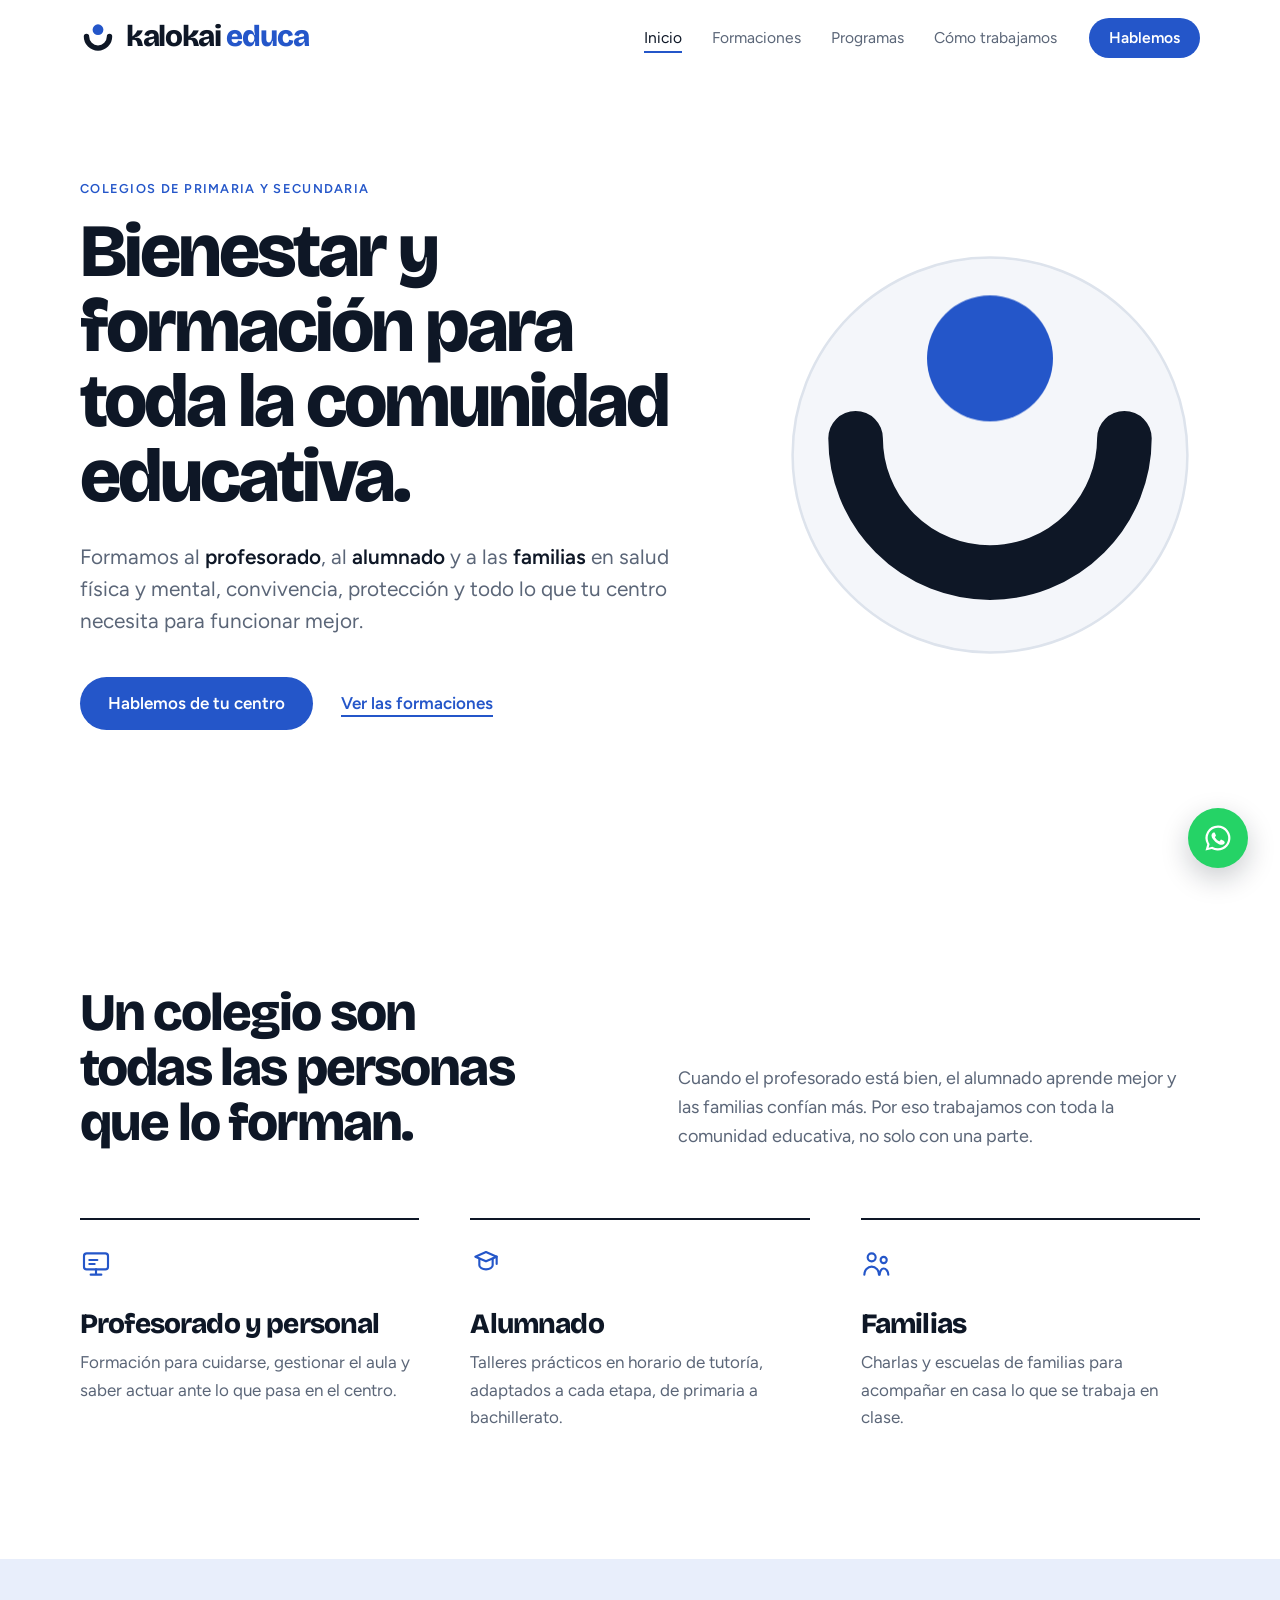
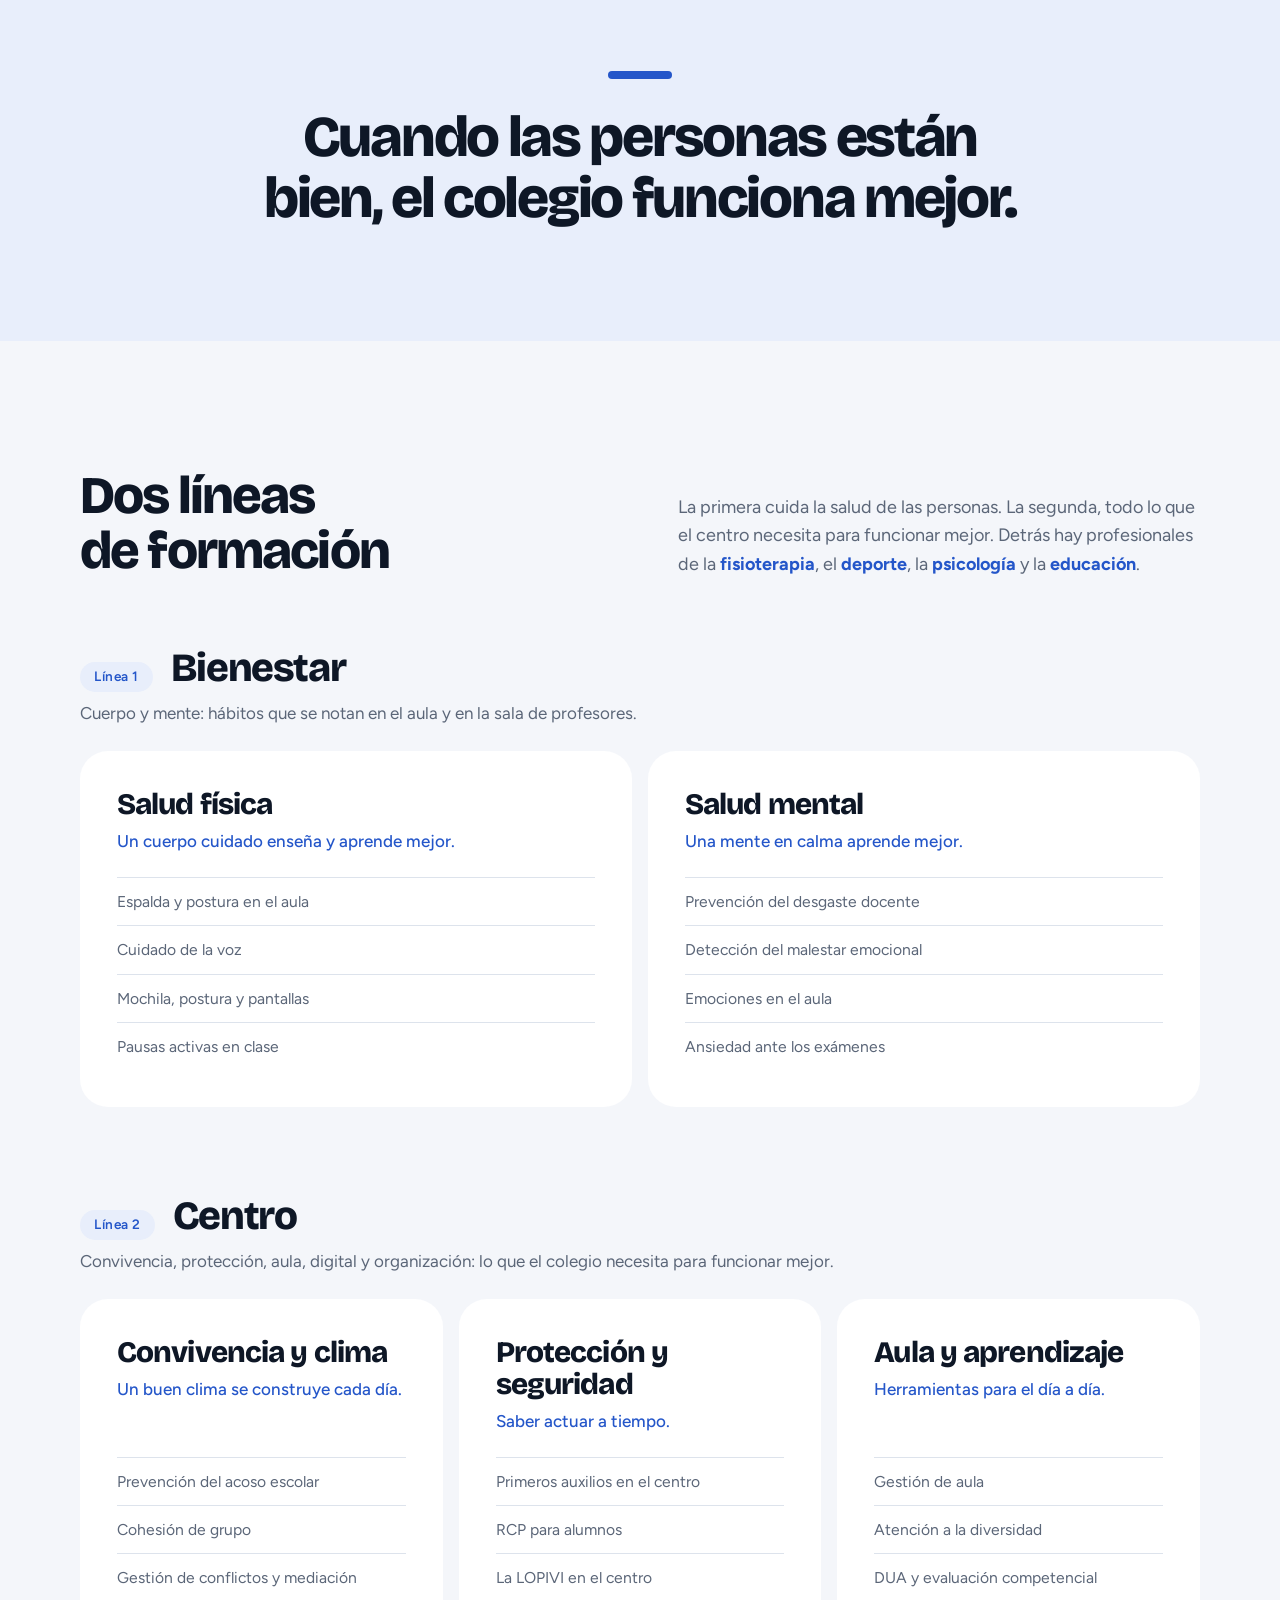
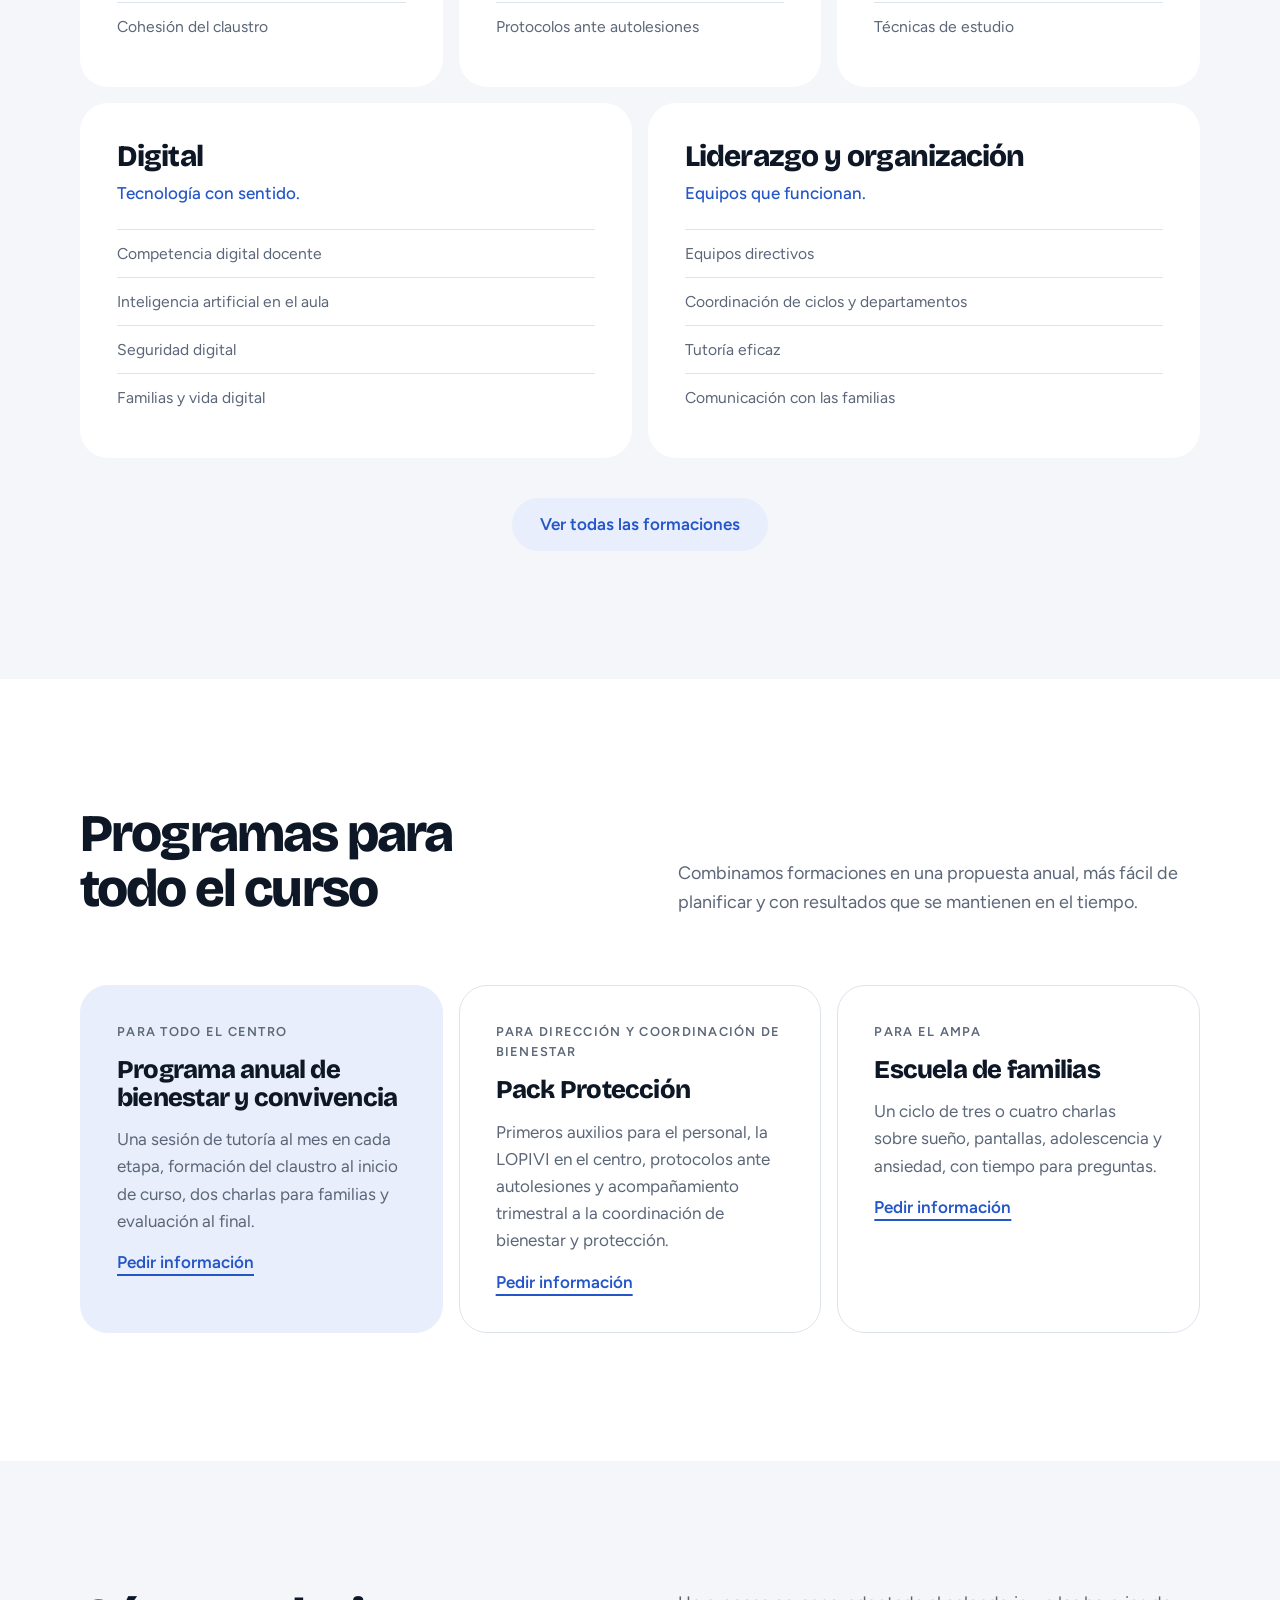
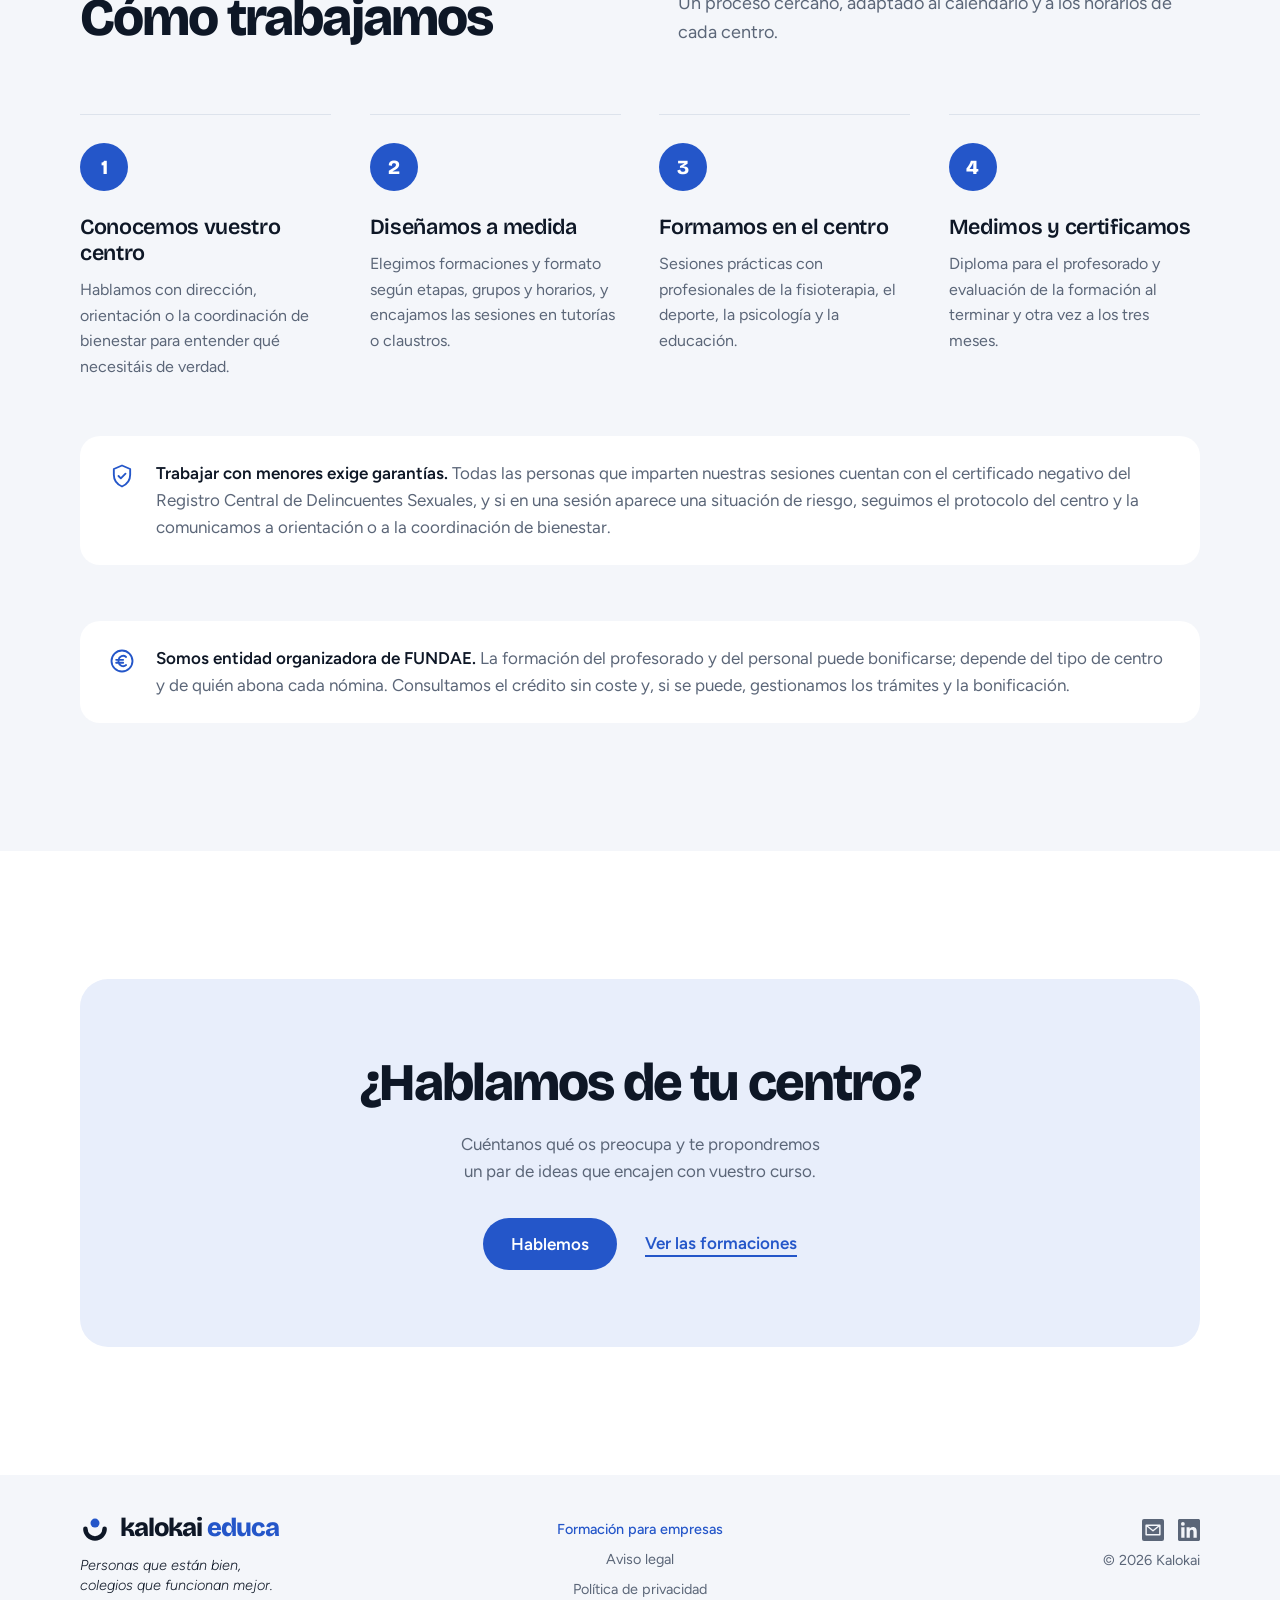
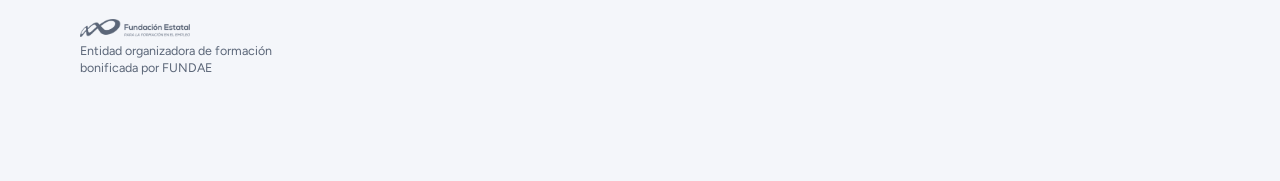
==== index.html @ 05a4cb46 "Añadir que somos entidad organizadora de FUNDAE Nota en «Cómo trabajamos» y sello con el logo de FUN" ====
<!doctype html>
<html lang="es">
<head>
  <meta charset="utf-8">
  <meta name="viewport" content="width=device-width, initial-scale=1">
  <title>Kalokai Educa · Bienestar y formación para centros educativos</title>
  <meta name="description" content="Kalokai Educa forma al profesorado, al alumnado y a las familias de colegios de primaria y secundaria en salud física y mental, convivencia, protección y más.">
  <meta name="theme-color" content="#FFFFFF">
  <link rel="icon" href="favicon.svg" type="image/svg+xml">
  <link rel="preconnect" href="https://fonts.googleapis.com">
  <link rel="preconnect" href="https://fonts.gstatic.com" crossorigin>
  <link href="https://fonts.googleapis.com/css2?family=Bricolage+Grotesque:opsz,wght@12..96,600;12..96,800&family=Figtree:ital,wght@0,400;0,500;0,600;0,700;1,300&display=swap" rel="stylesheet">
  <link rel="stylesheet" href="styles.css">
</head>
<body>
  <a class="skip" href="#contenido">Saltar al contenido</a>

  <header class="site-header">
    <div class="wrap header-inner">
      <a class="logo" href="index.html" aria-label="Kalokai Educa, inicio">
        <svg class="logo-mark" viewBox="0 0 100 100" aria-hidden="true">
          <path d="M18 46 A32 32 0 0 0 82 46" class="logo-arc"></path>
          <circle cx="50" cy="27" r="15" class="logo-dot"></circle>
        </svg>
        <span class="logo-word">kalokai<span class="logo-sub">educa</span></span>
      </a>
      <nav aria-label="Principal">
        <ul class="nav">
          <li><a href="index.html" aria-current="page">Inicio</a></li>
          <li><a href="formaciones.html">Formaciones</a></li>
          <li><a href="index.html#programas">Programas</a></li>
          <li><a href="index.html#metodo">Cómo trabajamos</a></li>
        </ul>
      </nav>
      <a class="btn btn-small" href="#solicitud" data-solicitud>Hablemos</a>
    </div>
  </header>

  <main id="contenido">
    <section class="hero">
      <div class="wrap hero-grid">
        <div class="hero-copy">
          <p class="eyebrow">Colegios de primaria y secundaria</p>
          <h1 class="display">Bienestar y formación para toda la comunidad educativa.</h1>
          <p class="lede">Formamos al <strong>profesorado</strong>, al <strong>alumnado</strong> y a las <strong>familias</strong> en salud física y mental, convivencia, protección y todo lo que tu centro necesita para funcionar mejor.</p>
          <div class="actions">
            <a class="btn" href="#solicitud" data-solicitud>Hablemos de tu centro</a>
            <a class="link" href="formaciones.html">Ver las formaciones</a>
          </div>
        </div>
        <div class="hero-art" aria-hidden="true">
          <svg viewBox="0 0 100 100">
            <circle cx="50" cy="50" r="47" class="ring"></circle>
            <path d="M18 46 A32 32 0 0 0 82 46" class="art-arc"></path>
            <circle cx="50" cy="27" r="15" class="art-dot"></circle>
          </svg>
        </div>
      </div>
    </section>

    <section id="enfoque" class="section" aria-labelledby="enfoque-title">
      <div class="wrap">
        <div class="section-head">
          <h2 id="enfoque-title" class="h2">Un colegio son todas las personas que lo forman.</h2>
          <p class="intro">Cuando el profesorado está bien, el alumnado aprende mejor y las familias confían más. Por eso trabajamos con toda la comunidad educativa, no solo con una parte.</p>
        </div>
        <ul class="publicos">
          <li>
            <svg class="icon" viewBox="0 0 24 24" aria-hidden="true"><rect x="3" y="4" width="18" height="12" rx="2"/><path d="M8 20h8M12 16v4M7 9h6M7 12h4"/></svg>
            <h3>Profesorado y personal</h3>
            <p>Formación para cuidarse, gestionar el aula y saber actuar ante lo que pasa en el centro.</p>
          </li>
          <li>
            <svg class="icon" viewBox="0 0 24 24" aria-hidden="true"><path d="M4 6.5 12 3l8 3.5-8 3.5-8-3.5Z"/><path d="M7 8v5c0 1.7 2.2 3 5 3s5-1.3 5-3V8"/><path d="M20 6.5V12"/></svg>
            <h3>Alumnado</h3>
            <p>Talleres prácticos en horario de tutoría, adaptados a cada etapa, de primaria a bachillerato.</p>
          </li>
          <li>
            <svg class="icon" viewBox="0 0 24 24" aria-hidden="true"><circle cx="8" cy="7" r="3"/><circle cx="17" cy="9" r="2.3"/><path d="M2.5 20c0-3.3 2.5-6 5.5-6s5.5 2.7 5.5 6"/><path d="M14 20c0-2.6 1.4-4.6 3-4.6s3.5 2 3.5 4.6"/></svg>
            <h3>Familias</h3>
            <p>Charlas y escuelas de familias para acompañar en casa lo que se trabaja en clase.</p>
          </li>
        </ul>
      </div>
    </section>

    <section class="statement" aria-label="Lo que creemos">
      <div class="wrap statement-inner">
        <span class="bar" aria-hidden="true"></span>
        <p>Cuando las personas están bien, el colegio funciona mejor.</p>
      </div>
    </section>

    <section id="lineas" class="section section-tiza" aria-labelledby="lineas-title">
      <div class="wrap">
        <div class="section-head">
          <h2 id="lineas-title" class="h2">Dos líneas de formación</h2>
          <p class="intro">La primera cuida la salud de las personas. La segunda, todo lo que el centro necesita para funcionar mejor. Detrás hay profesionales de la <strong class="azul">fisioterapia</strong>, el <strong class="azul">deporte</strong>, la <strong class="azul">psicología</strong> y la <strong class="azul">educación</strong>.</p>
        </div>

        <div class="linea">
          <div class="linea-head">
            <span class="linea-num">Línea 1</span>
            <h3>Bienestar</h3>
            <p>Cuerpo y mente: hábitos que se notan en el aula y en la sala de profesores.</p>
          </div>
          <div class="bloques bloques-2">
            <article class="bloque">
              <h4>Salud física</h4>
              <p class="bloque-tag">Un cuerpo cuidado enseña y aprende mejor.</p>
              <ul><li>Espalda y postura en el aula</li><li>Cuidado de la voz</li><li>Mochila, postura y pantallas</li><li>Pausas activas en clase</li></ul>
            </article>
            <article class="bloque">
              <h4>Salud mental</h4>
              <p class="bloque-tag">Una mente en calma aprende mejor.</p>
              <ul><li>Prevención del desgaste docente</li><li>Detección del malestar emocional</li><li>Emociones en el aula</li><li>Ansiedad ante los exámenes</li></ul>
            </article>
          </div>
        </div>

        <div class="linea">
          <div class="linea-head">
            <span class="linea-num">Línea 2</span>
            <h3>Centro</h3>
            <p>Convivencia, protección, aula, digital y organización: lo que el colegio necesita para funcionar mejor.</p>
          </div>
          <div class="bloques bloques-5">
            <article class="bloque">
              <h4>Convivencia y clima</h4>
              <p class="bloque-tag">Un buen clima se construye cada día.</p>
              <ul><li>Prevención del acoso escolar</li><li>Cohesión de grupo</li><li>Gestión de conflictos y mediación</li><li>Cohesión del claustro</li></ul>
            </article>
            <article class="bloque">
              <h4>Protección y seguridad</h4>
              <p class="bloque-tag">Saber actuar a tiempo.</p>
              <ul><li>Primeros auxilios en el centro</li><li>RCP para alumnos</li><li>La LOPIVI en el centro</li><li>Protocolos ante autolesiones</li></ul>
            </article>
            <article class="bloque">
              <h4>Aula y aprendizaje</h4>
              <p class="bloque-tag">Herramientas para el día a día.</p>
              <ul><li>Gestión de aula</li><li>Atención a la diversidad</li><li>DUA y evaluación competencial</li><li>Técnicas de estudio</li></ul>
            </article>
            <article class="bloque">
              <h4>Digital</h4>
              <p class="bloque-tag">Tecnología con sentido.</p>
              <ul><li>Competencia digital docente</li><li>Inteligencia artificial en el aula</li><li>Seguridad digital</li><li>Familias y vida digital</li></ul>
            </article>
            <article class="bloque">
              <h4>Liderazgo y organización</h4>
              <p class="bloque-tag">Equipos que funcionan.</p>
              <ul><li>Equipos directivos</li><li>Coordinación de ciclos y departamentos</li><li>Tutoría eficaz</li><li>Comunicación con las familias</li></ul>
            </article>
          </div>
        </div>

        <div class="actions" style="justify-content:center">
          <a class="btn btn-secondary" href="formaciones.html">Ver todas las formaciones</a>
        </div>
      </div>
    </section>

    <section id="programas" class="section" aria-labelledby="programas-title">
      <div class="wrap">
        <div class="section-head">
          <h2 id="programas-title" class="h2">Programas para todo el curso</h2>
          <p class="intro">Combinamos formaciones en una propuesta anual, más fácil de planificar y con resultados que se mantienen en el tiempo.</p>
        </div>
        <div class="programas">
          <article class="programa destacado">
            <p class="programa-para">Para todo el centro</p>
            <h3>Programa anual de bienestar y convivencia</h3>
            <p>Una sesión de tutoría al mes en cada etapa, formación del claustro al inicio de curso, dos charlas para familias y evaluación al final.</p>
            <a class="link" href="#solicitud" data-solicitud="programa">Pedir información</a>
          </article>
          <article class="programa">
            <p class="programa-para">Para dirección y coordinación de bienestar</p>
            <h3>Pack Protección</h3>
            <p>Primeros auxilios para el personal, la LOPIVI en el centro, protocolos ante autolesiones y acompañamiento trimestral a la coordinación de bienestar y protección.</p>
            <a class="link" href="#solicitud" data-solicitud="programa">Pedir información</a>
          </article>
          <article class="programa">
            <p class="programa-para">Para el AMPA</p>
            <h3>Escuela de familias</h3>
            <p>Un ciclo de tres o cuatro charlas sobre sueño, pantallas, adolescencia y ansiedad, con tiempo para preguntas.</p>
            <a class="link" href="#solicitud" data-solicitud="programa">Pedir información</a>
          </article>
        </div>
      </div>
    </section>

    <section id="metodo" class="section section-tiza" aria-labelledby="metodo-title">
      <div class="wrap">
        <div class="section-head">
          <h2 id="metodo-title" class="h2">Cómo trabajamos</h2>
          <p class="intro">Un proceso cercano, adaptado al calendario y a los horarios de cada centro.</p>
        </div>
        <ol class="steps">
          <li>
            <h3>Conocemos vuestro centro</h3>
            <p>Hablamos con dirección, orientación o la coordinación de bienestar para entender qué necesitáis de verdad.</p>
          </li>
          <li>
            <h3>Diseñamos a medida</h3>
            <p>Elegimos formaciones y formato según etapas, grupos y horarios, y encajamos las sesiones en tutorías o claustros.</p>
          </li>
          <li>
            <h3>Formamos en el centro</h3>
            <p>Sesiones prácticas con profesionales de la fisioterapia, el deporte, la psicología y la educación.</p>
          </li>
          <li>
            <h3>Medimos y certificamos</h3>
            <p>Diploma para el profesorado y evaluación de la formación al terminar y otra vez a los tres meses.</p>
          </li>
        </ol>
        <div class="nota">
          <svg class="icon" viewBox="0 0 24 24" aria-hidden="true"><path d="M12 3 5 6v5c0 4.5 3 8.3 7 10 4-1.7 7-5.5 7-10V6l-7-3Z"/><path d="m9 12 2 2 4-4"/></svg>
          <p><strong>Trabajar con menores exige garantías.</strong> Todas las personas que imparten nuestras sesiones cuentan con el certificado negativo del Registro Central de Delincuentes Sexuales, y si en una sesión aparece una situación de riesgo, seguimos el protocolo del centro y la comunicamos a orientación o a la coordinación de bienestar.</p>
        </div>
        <div class="nota">
          <svg class="icon" viewBox="0 0 24 24" aria-hidden="true"><circle cx="12" cy="12" r="9"/><path d="M15.5 8.5A4 4 0 0 0 9 11v2a4 4 0 0 0 6.5 2.5M7 11h6M7 13.5h6"/></svg>
          <p><strong>Somos entidad organizadora de FUNDAE.</strong> La formación del profesorado y del personal puede bonificarse; depende del tipo de centro y de quién abona cada nómina. Consultamos el crédito sin coste y, si se puede, gestionamos los trámites y la bonificación.</p>
        </div>
      </div>
    </section>

    <section class="cierre" aria-labelledby="cierre-title">
      <div class="wrap">
        <div class="cierre-card">
          <h2 id="cierre-title" class="h2">¿Hablamos de tu centro?</h2>
          <p>Cuéntanos qué os preocupa y te propondremos un par de ideas que encajen con vuestro curso.</p>
          <div class="actions">
            <a class="btn" href="#solicitud" data-solicitud>Hablemos</a>
            <a class="link" href="formaciones.html">Ver las formaciones</a>
          </div>
        </div>
      </div>
    </section>
  </main>

  <footer class="site-footer">
    <div class="wrap footer-inner">
      <div class="footer-brand">
        <a class="logo" href="index.html" aria-label="Kalokai Educa, inicio">
        <svg class="logo-mark" viewBox="0 0 100 100" aria-hidden="true">
          <path d="M18 46 A32 32 0 0 0 82 46" class="logo-arc"></path>
          <circle cx="50" cy="27" r="15" class="logo-dot"></circle>
        </svg>
        <span class="logo-word">kalokai<span class="logo-sub">educa</span></span>
        </a>
        <p class="footer-claim">Personas que están bien,<br>colegios que funcionan mejor.</p>
        <div class="footer-fundae">
          <img src="fundae-logo.png" width="1200" height="197" alt="FUNDAE">
          <p>Entidad organizadora de formación bonificada por FUNDAE</p>
        </div>
      </div>
      <div class="footer-links">
        <a class="footer-link footer-link-empresas" href="https://www.kalokai.es">Formación para empresas</a>
        <a class="footer-link" href="aviso-legal.html">Aviso legal</a>
        <a class="footer-link" href="privacidad.html">Política de privacidad</a>
      </div>
      <div class="footer-contact">
        <div class="footer-social">
          <a class="footer-icon" href="mailto:hola@kalokai.es" aria-label="Escríbenos a hola@kalokai.es" title="hola@kalokai.es">
            <svg viewBox="0 0 24 24" aria-hidden="true"><rect width="24" height="24" rx="2.2"/><path class="cut" d="M4.5 6.8h15v10.4h-15zM5.2 7.4l6.8 5.4 6.8-5.4"/></svg>
          </a>
          <a class="footer-icon" href="https://www.linkedin.com/company/kalokai/" target="_blank" rel="noopener" aria-label="Kalokai en LinkedIn">
            <svg viewBox="0 0 24 24" aria-hidden="true"><path d="M20.45 20.45h-3.56v-5.57c0-1.33-.02-3.04-1.85-3.04-1.85 0-2.14 1.45-2.14 2.94v5.67H9.35V9h3.41v1.56h.05c.48-.9 1.64-1.85 3.37-1.85 3.6 0 4.27 2.37 4.27 5.46v6.28ZM5.34 7.43a2.06 2.06 0 1 1 0-4.13 2.06 2.06 0 0 1 0 4.13ZM7.12 20.45H3.56V9h3.56v11.45ZM22.22 0H1.77C.79 0 0 .77 0 1.73v20.54C0 23.23.79 24 1.77 24h20.45c.98 0 1.78-.77 1.78-1.73V1.73C24 .77 23.2 0 22.22 0Z"/></svg>
          </a>
        </div>
        <p class="small">© 2026 Kalokai</p>
      </div>
    </div>
  </footer>

  <a class="wa-float" href="https://wa.me/34653803390?text=Hola%20Kalokai%20Educa%2C%20me%20gustar%C3%ADa%20recibir%20informaci%C3%B3n%20para%20mi%20centro." target="_blank" rel="noopener" aria-label="Escríbenos por WhatsApp">
    <svg viewBox="0 0 24 24" aria-hidden="true"><path d="M12 2a10 10 0 0 0-8.6 15.1L2 22l5-1.3A10 10 0 1 0 12 2Zm0 18.2a8.2 8.2 0 0 1-4.2-1.1l-.3-.2-3 .8.8-2.9-.2-.3A8.2 8.2 0 1 1 12 20.2Zm4.5-6.1c-.2-.1-1.5-.7-1.7-.8-.2-.1-.4-.1-.6.1l-.8 1c-.1.2-.3.2-.5.1a6.7 6.7 0 0 1-3.3-2.9c-.3-.4.3-.4.7-1.4.1-.2 0-.3 0-.4l-.8-1.8c-.2-.5-.4-.4-.6-.4h-.5a1 1 0 0 0-.7.3 3 3 0 0 0-.9 2.2 5.2 5.2 0 0 0 1.1 2.7 11.8 11.8 0 0 0 4.5 4c1.7.7 2.3.8 3.1.6.5-.1 1.5-.6 1.7-1.2.2-.6.2-1.1.2-1.2-.1-.1-.2-.2-.5-.3Z"/></svg>
  </a>

  <script src="script.js"></script>
</body>
</html>
---- styles.css ----
/* Kalokai Educa — hoja de estilos
   Fondos claros, texto en azul noche y un único acento azul (opción B). */

:root {
  /* Paleta */
  --blanco: #FFFFFF;      /* fondo principal */
  --tiza: #F4F6FA;        /* secciones alternas */
  --celeste: #E8EEFB;     /* fondos suaves del acento y tarjetas destacadas */
  --tinta: #0E1726;       /* texto principal (el azul noche de Kalokai) */
  --pizarra: #5B6678;     /* texto secundario */
  --linea: #DDE3EC;       /* bordes y separadores */
  --azul: #2456C9;        /* color de acento: botones, enlaces y detalles */
  --azul-hover: #1D47A8;

  --display: "Bricolage Grotesque", "Helvetica Neue", Arial, sans-serif;
  --text: "Figtree", "Helvetica Neue", Arial, sans-serif;

  --wrap: 1200px;
  --gutter: clamp(16px, 4vw, 40px);
  --section: clamp(72px, 10vw, 128px);
  --radius-lg: 28px;
  --radius-md: 20px;
}

*, *::before, *::after { box-sizing: border-box; }
html { scroll-behavior: smooth; }

body {
  margin: 0;
  background: var(--blanco);
  color: var(--tinta);
  font-family: var(--text);
  font-size: 1.0625rem;
  line-height: 1.6;
  -webkit-font-smoothing: antialiased;
}

a { color: inherit; }
p { margin: 0 0 1em; }
[hidden] { display: none !important; }

:focus-visible { outline: 2px solid var(--azul); outline-offset: 3px; border-radius: 4px; }

.skip {
  position: absolute; left: 16px; top: -60px; z-index: 20;
  background: var(--azul); color: var(--blanco);
  padding: 10px 16px; border-radius: 999px;
}
.skip:focus { top: 12px; }

.wrap { max-width: var(--wrap); margin: 0 auto; padding: 0 var(--gutter); }

/* Logo: símbolo de Kalokai con el círculo en azul, y «educa» junto a la palabra */

.logo { display: inline-flex; align-items: center; gap: 10px; text-decoration: none; }
.logo-mark { width: 36px; height: 36px; flex-shrink: 0; }
.logo-arc { fill: none; stroke: var(--tinta); stroke-width: 15; stroke-linecap: round; }
.logo-dot { fill: var(--azul); }
.logo-word {
  font-family: var(--display); font-weight: 800; font-size: 1.85rem;
  line-height: 1; letter-spacing: -0.045em; padding-bottom: 3px;
}
.logo-sub { color: var(--azul); letter-spacing: -0.03em; margin-left: 0.18em; }

/* Tipografía */

.display {
  font-family: var(--display); font-weight: 800;
  font-size: clamp(2.6rem, 1.3rem + 4.4vw, 4.7rem);
  line-height: 1; letter-spacing: -0.04em; margin: 0; text-wrap: balance;
}
.h2 {
  font-family: var(--display); font-weight: 800;
  font-size: clamp(2rem, 1.4rem + 2.4vw, 3.3rem);
  line-height: 1.04; letter-spacing: -0.035em; margin: 0; text-wrap: balance;
}
.lede {
  font-size: clamp(1.125rem, 1rem + 0.45vw, 1.3rem); line-height: 1.55;
  color: var(--pizarra); max-width: 34em; margin: 26px 0 0;
}
.lede strong { font-weight: 600; color: var(--tinta); }
.intro { color: var(--pizarra); font-size: 1.125rem; max-width: 34em; margin: 0; }
.azul { color: var(--azul); }
.eyebrow {
  margin: 0 0 14px; font-size: 0.8rem; font-weight: 600;
  letter-spacing: 0.1em; text-transform: uppercase; color: var(--azul);
}

/* Botones y enlaces */

.btn {
  display: inline-flex; align-items: center; gap: 10px;
  background: var(--azul); color: var(--blanco);
  font-family: var(--text); font-size: 1.0625rem; font-weight: 600; line-height: 1.2;
  text-decoration: none; padding: 16px 28px; border: 0; border-radius: 999px;
  cursor: pointer; transition: background-color 0.2s ease, color 0.2s ease;
}
.btn:hover { background: var(--azul-hover); }
.btn-small { padding: 11px 20px; font-size: 0.975rem; }
.btn-secondary { background: var(--celeste); color: var(--azul); }
.btn-secondary:hover { background: var(--azul); color: var(--blanco); }

.link {
  font-weight: 600; color: var(--azul); text-decoration: underline;
  text-decoration-thickness: 2px; text-underline-offset: 6px;
}
.link:hover { color: var(--azul-hover); }

/* Cabecera */

.site-header {
  position: sticky; top: 0; z-index: 10;
  background: color-mix(in srgb, var(--blanco) 90%, transparent);
  backdrop-filter: blur(10px);
  border-bottom: 1px solid transparent; transition: border-color 0.2s ease;
}
.site-header.scrolled { border-bottom-color: var(--linea); }
.header-inner { display: flex; align-items: center; gap: 32px; height: 76px; }
.header-inner nav { margin-left: auto; }
.nav { display: flex; gap: 30px; list-style: none; margin: 0; padding: 0; }
.nav a { text-decoration: none; font-size: 0.975rem; color: var(--pizarra); }
.nav a:hover { color: var(--tinta); }
.nav a[aria-current="page"] {
  color: var(--tinta); text-decoration: underline; text-decoration-color: var(--azul);
  text-decoration-thickness: 2px; text-underline-offset: 8px;
}

/* Menú para móvil y tablet */

.menu-toggle {
  display: none; width: 44px; height: 44px; flex-shrink: 0;
  border: 1px solid var(--linea); border-radius: 50%; background: transparent; cursor: pointer;
  flex-direction: column; align-items: center; justify-content: center; gap: 4px;
}
.menu-toggle span {
  display: block; width: 18px; height: 2px; border-radius: 2px; background: var(--tinta);
  transition: transform 0.2s ease, opacity 0.2s ease;
}
.menu-toggle.open span:nth-child(1) { transform: translateY(6px) rotate(45deg); }
.menu-toggle.open span:nth-child(2) { opacity: 0; }
.menu-toggle.open span:nth-child(3) { transform: translateY(-6px) rotate(-45deg); }
.mobile-menu { border-top: 1px solid var(--linea); background: var(--blanco); }
.mobile-menu ul { list-style: none; margin: 0 auto; padding-top: 8px; padding-bottom: 24px; }
.mobile-menu li { border-bottom: 1px solid var(--linea); }
.mobile-menu a {
  display: block; padding: 18px 0; text-decoration: none;
  font-family: var(--display); font-weight: 600; font-size: 1.4rem; letter-spacing: -0.015em;
  color: var(--pizarra);
}
.mobile-menu a:hover, .mobile-menu a[aria-current="page"] { color: var(--tinta); }
.mobile-menu a[aria-current="page"] {
  text-decoration: underline; text-decoration-color: var(--azul);
  text-decoration-thickness: 2px; text-underline-offset: 8px;
}

/* Portada */

.hero { padding: clamp(48px, 8vw, 104px) 0 var(--section); overflow: hidden; }
.hero-grid {
  display: grid; grid-template-columns: minmax(0, 1.45fr) minmax(0, 1fr);
  gap: clamp(40px, 6vw, 96px); align-items: center;
}
.actions { display: flex; flex-wrap: wrap; align-items: center; gap: 16px 28px; margin-top: 40px; }
.hero-art { justify-self: end; width: 100%; max-width: 420px; }
.hero-art svg { display: block; width: 100%; height: auto; overflow: visible; }
.ring { fill: var(--tiza); stroke: var(--linea); stroke-width: 0.6; }
.art-arc { fill: none; stroke: var(--tinta); stroke-width: 13; stroke-linecap: round; }
.art-dot { fill: var(--azul); }
@media (prefers-reduced-motion: no-preference) {
  .art-arc { stroke-dasharray: 101; stroke-dashoffset: 101; animation: draw 1.1s cubic-bezier(0.6, 0, 0.2, 1) 0.2s forwards; }
  .art-dot { transform-box: fill-box; transform-origin: center; animation: rise 0.9s cubic-bezier(0.2, 0.8, 0.2, 1.2) 0.9s both; }
}
@keyframes draw { to { stroke-dashoffset: 0; } }
@keyframes rise { from { opacity: 0; transform: translateY(40%) scale(0.6); } to { opacity: 1; transform: none; } }

/* Secciones */

.section { padding: var(--section) 0; }
.section-tiza { background: var(--tiza); }
.section-head {
  display: grid; grid-template-columns: minmax(0, 1fr) minmax(0, 1fr);
  gap: 24px clamp(40px, 6vw, 96px); align-items: end; margin-bottom: clamp(44px, 6vw, 68px);
}
.section-head.centrada { display: block; text-align: center; }
.section-head.centrada .intro { margin: 20px auto 0; text-wrap: balance; }

/* A quién formamos: tres públicos */

.publicos { list-style: none; margin: 0; padding: 0; display: grid; grid-template-columns: repeat(3, minmax(0, 1fr)); gap: clamp(28px, 4vw, 56px); }
.publicos li { border-top: 2px solid var(--tinta); padding-top: 28px; }
.publicos h3 { font-family: var(--display); font-weight: 800; font-size: 1.75rem; letter-spacing: -0.03em; line-height: 1.1; margin: 20px 0 10px; }
.publicos p { color: var(--pizarra); margin: 0; }
.icon { width: 32px; height: 32px; fill: none; stroke: var(--azul); stroke-width: 1.6; stroke-linecap: round; stroke-linejoin: round; }

/* Frase central */

.statement { background: var(--celeste); padding: clamp(64px, 9vw, 112px) 0; }
.statement-inner { display: flex; flex-direction: column; align-items: center; text-align: center; gap: 28px; }
.statement .bar { display: block; width: 64px; height: 8px; border-radius: 4px; background: var(--azul); }
.statement p {
  font-family: var(--display); font-weight: 800; font-size: clamp(1.9rem, 1.2rem + 3vw, 3.8rem);
  line-height: 1.06; letter-spacing: -0.04em; max-width: 18em; margin: 0; text-wrap: balance;
}

/* Líneas de formación */

.linea + .linea { margin-top: clamp(56px, 7vw, 88px); }
.linea-head { display: flex; flex-wrap: wrap; align-items: baseline; gap: 8px 18px; margin-bottom: 24px; }
.linea-num {
  display: inline-flex; align-items: center; justify-content: center;
  height: 30px; padding: 0 14px; border-radius: 999px;
  background: var(--celeste); color: var(--azul);
  font-size: 0.85rem; font-weight: 600; letter-spacing: 0.04em;
}
.linea-head h3 { font-family: var(--display); font-weight: 800; font-size: clamp(1.8rem, 1.4rem + 1.4vw, 2.5rem); letter-spacing: -0.035em; line-height: 1.05; margin: 0; }
.linea-head p { color: var(--pizarra); margin: 0; flex-basis: 100%; }

.bloques { display: grid; gap: 16px; }
.bloques-2 { grid-template-columns: repeat(2, minmax(0, 1fr)); }
.bloques-5 { grid-template-columns: repeat(6, minmax(0, 1fr)); }
.bloques-5 .bloque { grid-column: span 2; }
.bloques-5 .bloque:nth-child(4), .bloques-5 .bloque:nth-child(5) { grid-column: span 3; }

.bloque {
  background: var(--blanco); border: 1px solid var(--linea); border-radius: var(--radius-lg);
  padding: clamp(26px, 3vw, 36px); display: flex; flex-direction: column;
}
.section-tiza .bloque { border-color: transparent; }
.bloque h4 { font-family: var(--display); font-weight: 800; font-size: clamp(1.5rem, 1.3rem + 0.7vw, 1.9rem); letter-spacing: -0.03em; line-height: 1.08; margin: 0 0 8px; }
.bloque-tag { color: var(--azul); font-weight: 500; margin: 0 0 22px; }
.bloque ul { list-style: none; margin: auto 0 0; padding: 0; }
.bloque li { padding: 11px 0; border-top: 1px solid var(--linea); color: var(--pizarra); font-size: 0.98rem; }

/* Programas */

.programas { display: grid; grid-template-columns: repeat(3, minmax(0, 1fr)); gap: 16px; }
.programa { background: var(--blanco); border: 1px solid var(--linea); border-radius: var(--radius-lg); padding: clamp(26px, 3vw, 36px); display: flex; flex-direction: column; gap: 14px; }
.programa.destacado { background: var(--celeste); border-color: var(--celeste); }
.programa-para { margin: 0; font-size: 0.8rem; font-weight: 600; letter-spacing: 0.1em; text-transform: uppercase; color: var(--azul); }
.programa h3 { font-family: var(--display); font-weight: 800; font-size: 1.6rem; letter-spacing: -0.03em; line-height: 1.1; margin: 0; }
.programa p { color: var(--pizarra); margin: 0; }

/* Cómo trabajamos */

.steps { list-style: none; counter-reset: step; margin: 0; padding: 0; display: grid; grid-template-columns: repeat(4, minmax(0, 1fr)); gap: clamp(24px, 3vw, 40px); }
.steps li { counter-increment: step; border-top: 1px solid var(--linea); padding-top: 28px; }
.steps li::before {
  content: counter(step); display: flex; align-items: center; justify-content: center;
  width: 48px; height: 48px; border-radius: 50%; background: var(--azul); color: var(--blanco);
  font-family: var(--display); font-weight: 800; font-size: 1.25rem; margin-bottom: 24px;
}
.steps h3 { font-family: var(--display); font-weight: 600; font-size: 1.35rem; line-height: 1.2; letter-spacing: -0.015em; margin: 0 0 10px; }
.steps p { color: var(--pizarra); margin: 0; font-size: 1rem; }

/* Bonificación y cierre */

.nota {
  display: grid; grid-template-columns: auto minmax(0, 1fr); gap: 20px; align-items: start;
  margin-top: clamp(40px, 5vw, 56px); padding: 24px 28px; border-radius: var(--radius-md);
  background: var(--tiza);
}
.section-tiza .nota { background: var(--blanco); }
.nota .icon { width: 28px; height: 28px; margin-top: 2px; }
.nota p { margin: 0; color: var(--pizarra); }
.nota strong { color: var(--tinta); font-weight: 600; }

.cierre { padding: var(--section) 0; }
.cierre-card {
  background: var(--celeste); border-radius: var(--radius-lg);
  padding: clamp(40px, 6vw, 80px) var(--gutter); text-align: center;
  display: flex; flex-direction: column; align-items: center; gap: 20px;
}
.cierre-card .h2 { max-width: 15em; }
.cierre-card p { color: var(--pizarra); margin: 0; max-width: 34em; text-wrap: balance; }
.cierre-card .actions { margin-top: 12px; justify-content: center; }

/* Página: formaciones */

.page-hero { background: var(--tiza); padding: clamp(48px, 8vw, 96px) 0 clamp(48px, 7vw, 88px); text-align: center; }
.page-hero .display { font-size: clamp(2.4rem, 1.4rem + 4vw, 4.4rem); }
.page-hero .lede { margin-left: auto; margin-right: auto; text-wrap: balance; }

.filtros { display: flex; flex-wrap: wrap; justify-content: center; gap: 8px; margin-top: 36px; }
.filtro {
  font: inherit; font-size: 0.975rem; font-weight: 500; cursor: pointer;
  padding: 10px 18px; border-radius: 999px; border: 1px solid var(--linea);
  background: var(--blanco); color: var(--pizarra); transition: all 0.15s ease;
}
.filtro:hover { border-color: var(--azul); color: var(--azul); }
.filtro[aria-pressed="true"] { background: var(--azul); border-color: var(--azul); color: var(--blanco); }

.catalogo-linea + .catalogo-linea { margin-top: clamp(64px, 8vw, 104px); }
.catalogo-area { margin-top: 40px; }
.catalogo-area > h3 { font-family: var(--display); font-weight: 800; font-size: 1.6rem; letter-spacing: -0.03em; margin: 0 0 18px; display: flex; align-items: baseline; gap: 14px; flex-wrap: wrap; }
.catalogo-area > h3 span { font-family: var(--text); font-weight: 400; font-size: 1rem; letter-spacing: 0; color: var(--pizarra); }
.fichas { display: grid; grid-template-columns: repeat(2, minmax(0, 1fr)); gap: 16px; }
.ficha { border: 1px solid var(--linea); border-radius: var(--radius-md); padding: 24px 26px; display: flex; flex-direction: column; gap: 10px; background: var(--blanco); }
.ficha h4 { font-family: var(--display); font-weight: 600; font-size: 1.3rem; letter-spacing: -0.02em; line-height: 1.2; margin: 0; }
.ficha p { margin: 0; color: var(--pizarra); font-size: 0.98rem; }
.ficha-meta { display: flex; flex-wrap: wrap; gap: 6px; margin-top: auto; padding-top: 8px; }
.ficha-meta span { font-size: 0.85rem; font-weight: 500; padding: 4px 12px; border-radius: 999px; background: var(--tiza); color: var(--pizarra); }
.ficha-meta .pub { background: var(--celeste); color: var(--azul); }
.catalogo-vacio { text-align: center; color: var(--pizarra); margin: 32px 0 0; }

/* Formulario emergente de solicitud */

.form-dialog {
  width: min(760px, calc(100% - 32px)); max-height: calc(100% - 32px); overflow-y: auto;
  border: 0; border-radius: var(--radius-lg); background: var(--blanco); color: var(--tinta);
  padding: clamp(28px, 4vw, 48px);
}
.form-dialog::backdrop { background: rgba(14, 23, 38, 0.55); backdrop-filter: blur(4px); }
.dialog-close {
  position: absolute; top: 16px; right: 16px; width: 44px; height: 44px;
  border: 1px solid var(--linea); border-radius: 50%; background: var(--blanco); color: var(--tinta);
  font-size: 1.6rem; line-height: 1; cursor: pointer;
}
.dialog-close:hover { border-color: var(--azul); }
.dialog-title { font-family: var(--display); font-weight: 800; font-size: clamp(1.8rem, 1.4rem + 1.4vw, 2.4rem); line-height: 1.05; letter-spacing: -0.035em; margin: 0 56px 10px 0; }
.dialog-intro { color: var(--pizarra); margin: 0 0 28px; }

.form { display: grid; grid-template-columns: 1fr 1fr; gap: 20px; }
.field { display: flex; flex-direction: column; gap: 8px; }
.field-wide { grid-column: 1 / -1; }
.form fieldset { border: 0; margin: 0; padding: 0; min-width: 0; }
.form legend, label { font-size: 0.95rem; font-weight: 500; color: var(--tinta); }
.form legend { margin-bottom: 8px; padding: 0; }
input, select, textarea {
  font: inherit; color: var(--tinta); background: var(--blanco);
  border: 1px solid var(--linea); border-radius: 14px; padding: 13px 16px; width: 100%;
}
select {
  appearance: none; padding-right: 40px; background-repeat: no-repeat; background-size: 6px 6px;
  background-image: linear-gradient(45deg, transparent 50%, var(--pizarra) 50%), linear-gradient(135deg, var(--pizarra) 50%, transparent 50%);
  background-position: calc(100% - 22px) 50%, calc(100% - 16px) 50%;
}
textarea { resize: vertical; }
input:focus-visible, select:focus-visible, textarea:focus-visible { outline: 2px solid var(--azul); outline-offset: 0; border-color: var(--azul); }
.field.invalid input { border-color: #C8242F; }
.chips { display: flex; flex-wrap: wrap; gap: 8px; }
.chips label {
  display: inline-flex; align-items: center; gap: 8px; padding: 10px 16px; cursor: pointer;
  border: 1px solid var(--linea); border-radius: 999px; color: var(--pizarra); font-weight: 400;
}
.chips input { width: auto; padding: 0; flex: none; accent-color: var(--azul); margin: 0; }
.chips label:has(input:checked) { border-color: var(--azul); color: var(--tinta); background: var(--celeste); }
.check { display: flex; gap: 10px; align-items: flex-start; font-weight: 400; color: var(--pizarra); }
.check input { width: auto; padding: 0; flex: none; margin-top: 5px; accent-color: var(--azul); }
.check a { color: var(--azul); text-decoration: none; }
.optional { color: var(--pizarra); font-weight: 400; }
.form-foot { display: flex; flex-wrap: wrap; align-items: center; gap: 16px 24px; margin-top: 4px; }
.form-status { margin: 0; font-size: 0.95rem; color: var(--pizarra); }
.form-status.error { color: #C8242F; }
.form-legal { margin: 0; font-size: 0.72rem; line-height: 1.4; color: var(--pizarra); }
.form-legal a { color: inherit; text-decoration: none; }
.form-legal a:hover { color: var(--azul); }

/* Pie */

.site-footer { background: var(--tiza); padding: 40px 0 104px; } /* margen inferior para que el botón de WhatsApp no tape el texto */
.footer-inner { display: grid; grid-template-columns: 1fr auto 1fr; align-items: start; gap: 24px 32px; }
.footer-inner p { margin: 0; color: var(--pizarra); }
.footer-brand { display: flex; flex-direction: column; align-items: flex-start; gap: 10px; }
.footer-brand .logo-word { font-size: 1.6rem; }
.footer-brand .logo-mark { width: 30px; height: 30px; }
.footer-inner .footer-claim { color: var(--tinta); font-weight: 300; font-style: italic; font-size: 0.9rem; line-height: 1.4; }
.footer-links { display: flex; flex-direction: column; align-items: center; gap: 2px; }
.footer-link { color: var(--pizarra); font-size: 0.9rem; text-decoration: none; line-height: 28px; }
.footer-link:hover, .footer-link[aria-current="page"] { color: var(--tinta); }
.footer-link-empresas { color: var(--azul); font-weight: 500; }
.footer-contact { justify-self: end; display: flex; flex-direction: column; align-items: flex-end; gap: 4px; }
.footer-inner .small { font-size: 0.9rem; }
.footer-social { display: flex; align-items: center; gap: 14px; height: 30px; }
.footer-icon { display: inline-flex; color: var(--pizarra); transition: color 0.2s ease; }
.footer-icon svg { width: 22px; height: 22px; fill: currentColor; }
.footer-icon .cut { fill: none; stroke: var(--tiza); stroke-width: 1.6; stroke-linejoin: round; stroke-linecap: round; }
.footer-icon:hover { color: var(--azul); }

/* Botón flotante de WhatsApp */

.wa-float {
  position: fixed; right: clamp(16px, 3vw, 32px); bottom: clamp(16px, 3vw, 32px); z-index: 15;
  width: 60px; height: 60px; border-radius: 50%;
  background: #25D366; /* verde corporativo de WhatsApp */
  color: #FFFFFF; display: flex; align-items: center; justify-content: center;
  box-shadow: 0 10px 28px rgba(14, 23, 38, 0.22);
  transition: background-color 0.2s ease, transform 0.2s ease;
}
.wa-float:hover { background: #1EBE5B; transform: translateY(-2px); }
.wa-float svg { width: 30px; height: 30px; fill: currentColor; }

/* Páginas legales: fondo blanco, texto negro y una sola tipografía */

.legal-page .page-hero { background: var(--blanco); text-align: left; padding: clamp(48px, 7vw, 88px) 0 0; }
.legal-page .page-hero .display { font-family: var(--text); font-weight: 700; font-size: clamp(2rem, 1.6rem + 1.6vw, 2.75rem); line-height: 1.15; letter-spacing: -0.01em; }
.legal-page .page-hero .lede { margin: 16px 0 0; max-width: 46em; font-size: 1rem; color: #555555; text-wrap: pretty; }
.legal-section { padding: 40px 0 96px; }
.legal > * { max-width: 46em; }
.legal h2 { font-family: var(--text); font-weight: 700; font-size: 1.25rem; margin: 40px 0 12px; color: #111111; }
.legal h2:first-child { margin-top: 0; }
.legal p, .legal li { color: #111111; font-size: 1rem; line-height: 1.65; }
.legal strong { font-weight: 600; }
.legal ul { margin: 0 0 1em; padding-left: 1.2em; display: grid; gap: 6px; }
.legal a { color: #111111; text-decoration: underline; text-decoration-thickness: 1px; }

/* Pantallas medianas y pequeñas */

@media (max-width: 1100px) {
  .header-inner { gap: 24px; }
  .nav { gap: 20px; }
  .bloques-5 { grid-template-columns: repeat(2, minmax(0, 1fr)); }
  .bloques-5 .bloque, .bloques-5 .bloque:nth-child(4), .bloques-5 .bloque:nth-child(5) { grid-column: auto; }
  .bloques-5 .bloque:nth-child(5) { grid-column: 1 / -1; }
}

@media (max-width: 980px) {
  .hero-grid { grid-template-columns: 1fr; }
  .hero-art { justify-self: start; max-width: 240px; order: -1; }
  .section-head { grid-template-columns: 1fr; }
  .publicos, .programas { grid-template-columns: 1fr; }
  .nav { display: none; }
  .header-inner { justify-content: space-between; gap: 12px; }
  .header-inner .btn-small { margin-left: auto; }
  .menu-toggle { display: flex; }
  .steps { grid-template-columns: 1fr 1fr; row-gap: 48px; }
}

@media (max-width: 680px) {
  .logo-word { font-size: 1.55rem; }
  .logo-mark { width: 30px; height: 30px; }
  .hero-art { max-width: 170px; }
  .bloques-2, .bloques-5, .fichas { grid-template-columns: 1fr; }
  .bloques-5 .bloque:nth-child(5) { grid-column: auto; }
  .steps { grid-template-columns: 1fr; }
  .form { grid-template-columns: 1fr; }
  .nota { grid-template-columns: 1fr; gap: 12px; }
  .footer-inner { grid-template-columns: 1fr; justify-items: center; text-align: center; }
  .footer-brand { align-items: center; }
  .footer-contact { justify-self: center; align-items: center; }
  .footer-links { margin: 16px 0; }
}

@media (max-width: 400px) {
  .header-inner .btn-small { padding: 10px 14px; font-size: 0.9rem; }
  .logo-word { font-size: 1.4rem; }
}

/* Sello de entidad organizadora de FUNDAE en el pie */
.footer-fundae { display: flex; flex-direction: column; align-items: flex-start; gap: 6px; margin-top: 14px; }
.footer-fundae img { display: block; width: 110px; height: auto; }
.footer-inner .footer-fundae p { font-size: 0.78rem; line-height: 1.35; color: var(--pizarra); max-width: 17em; }
@media (max-width: 680px) {
  .footer-fundae { align-items: center; }
}
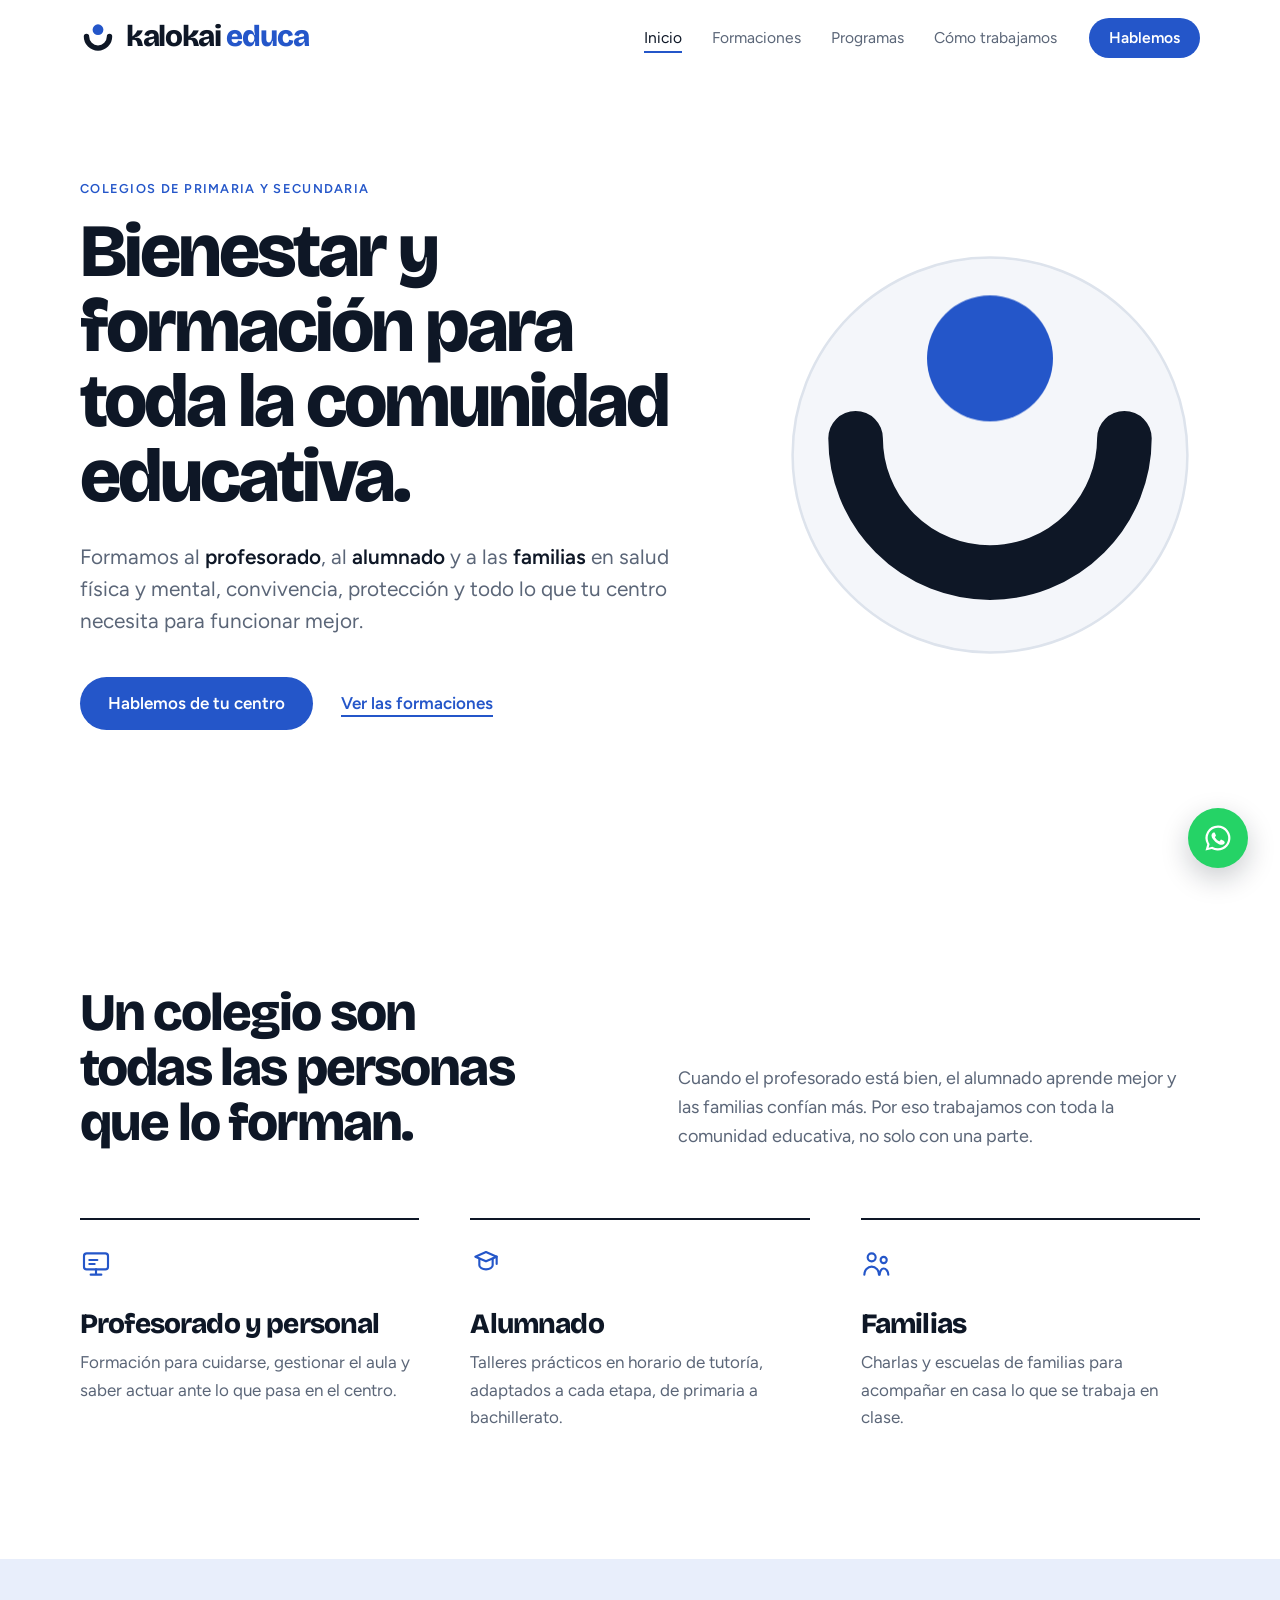
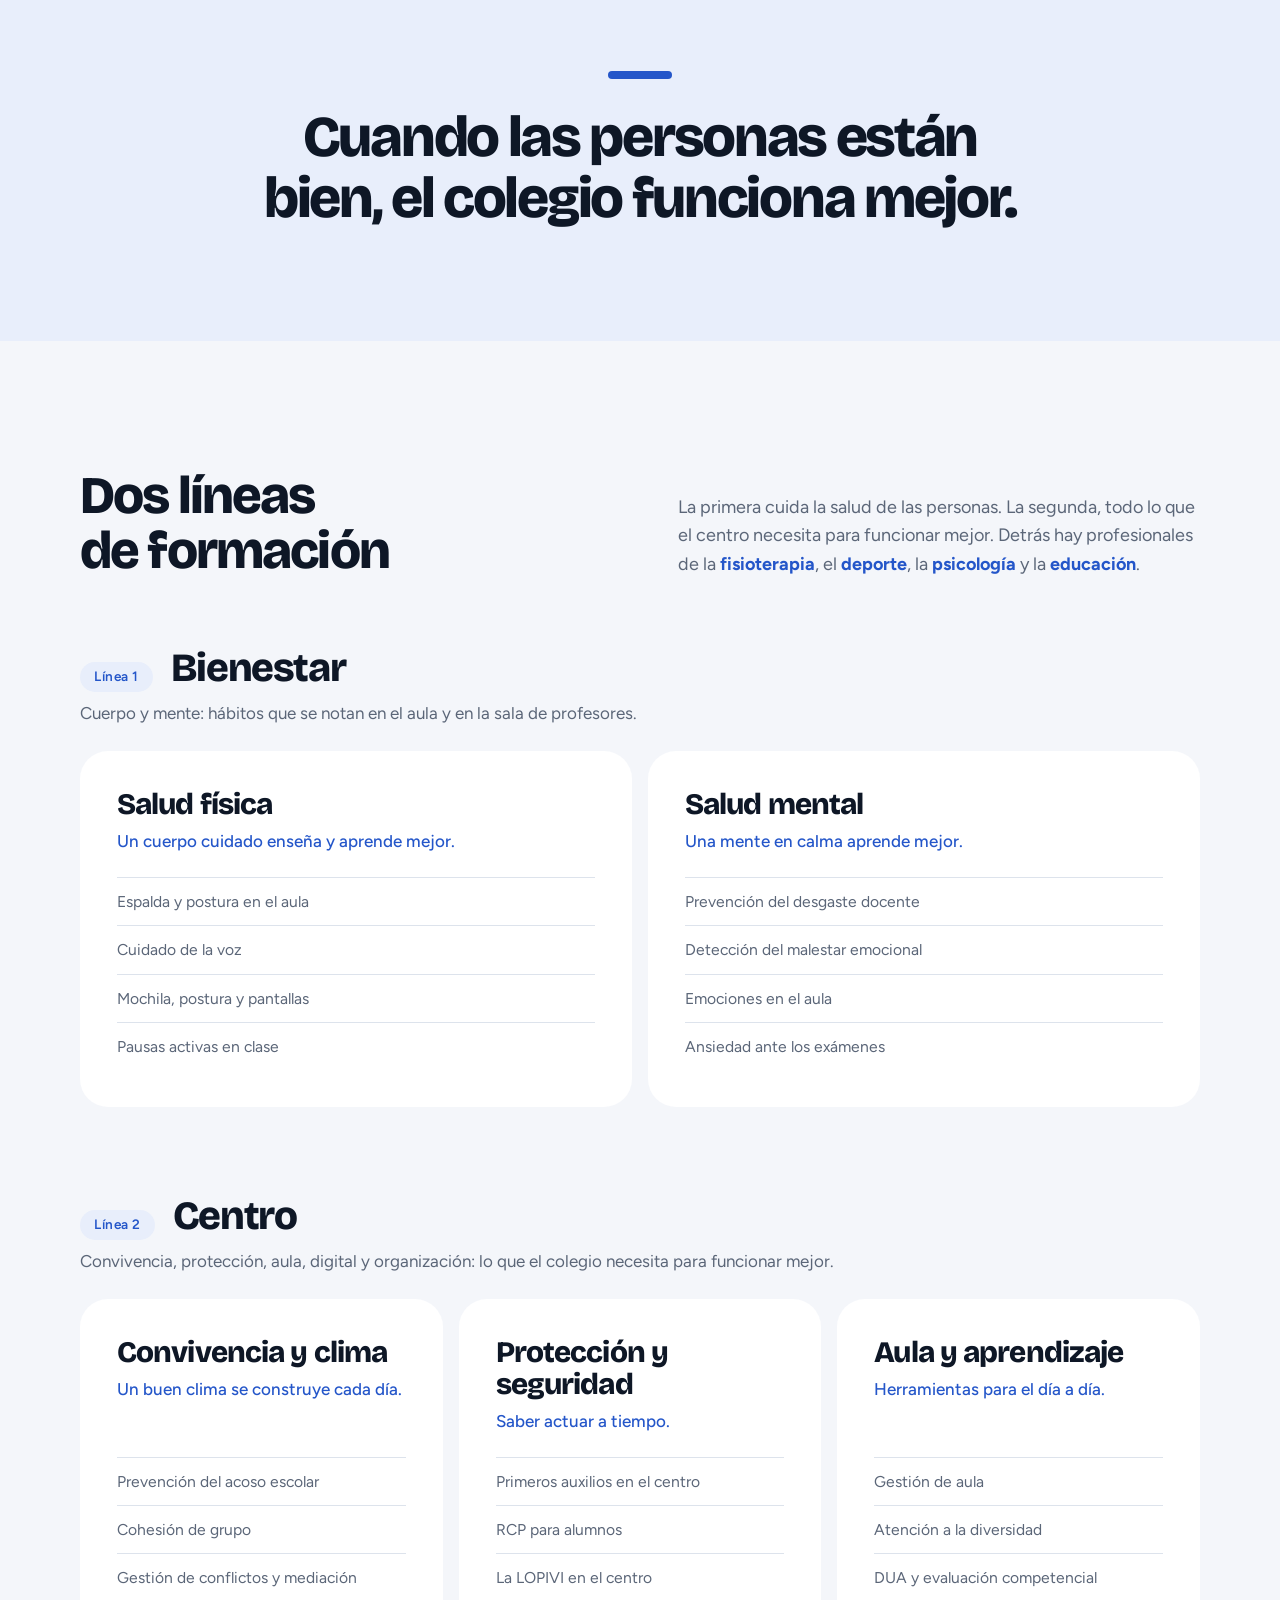
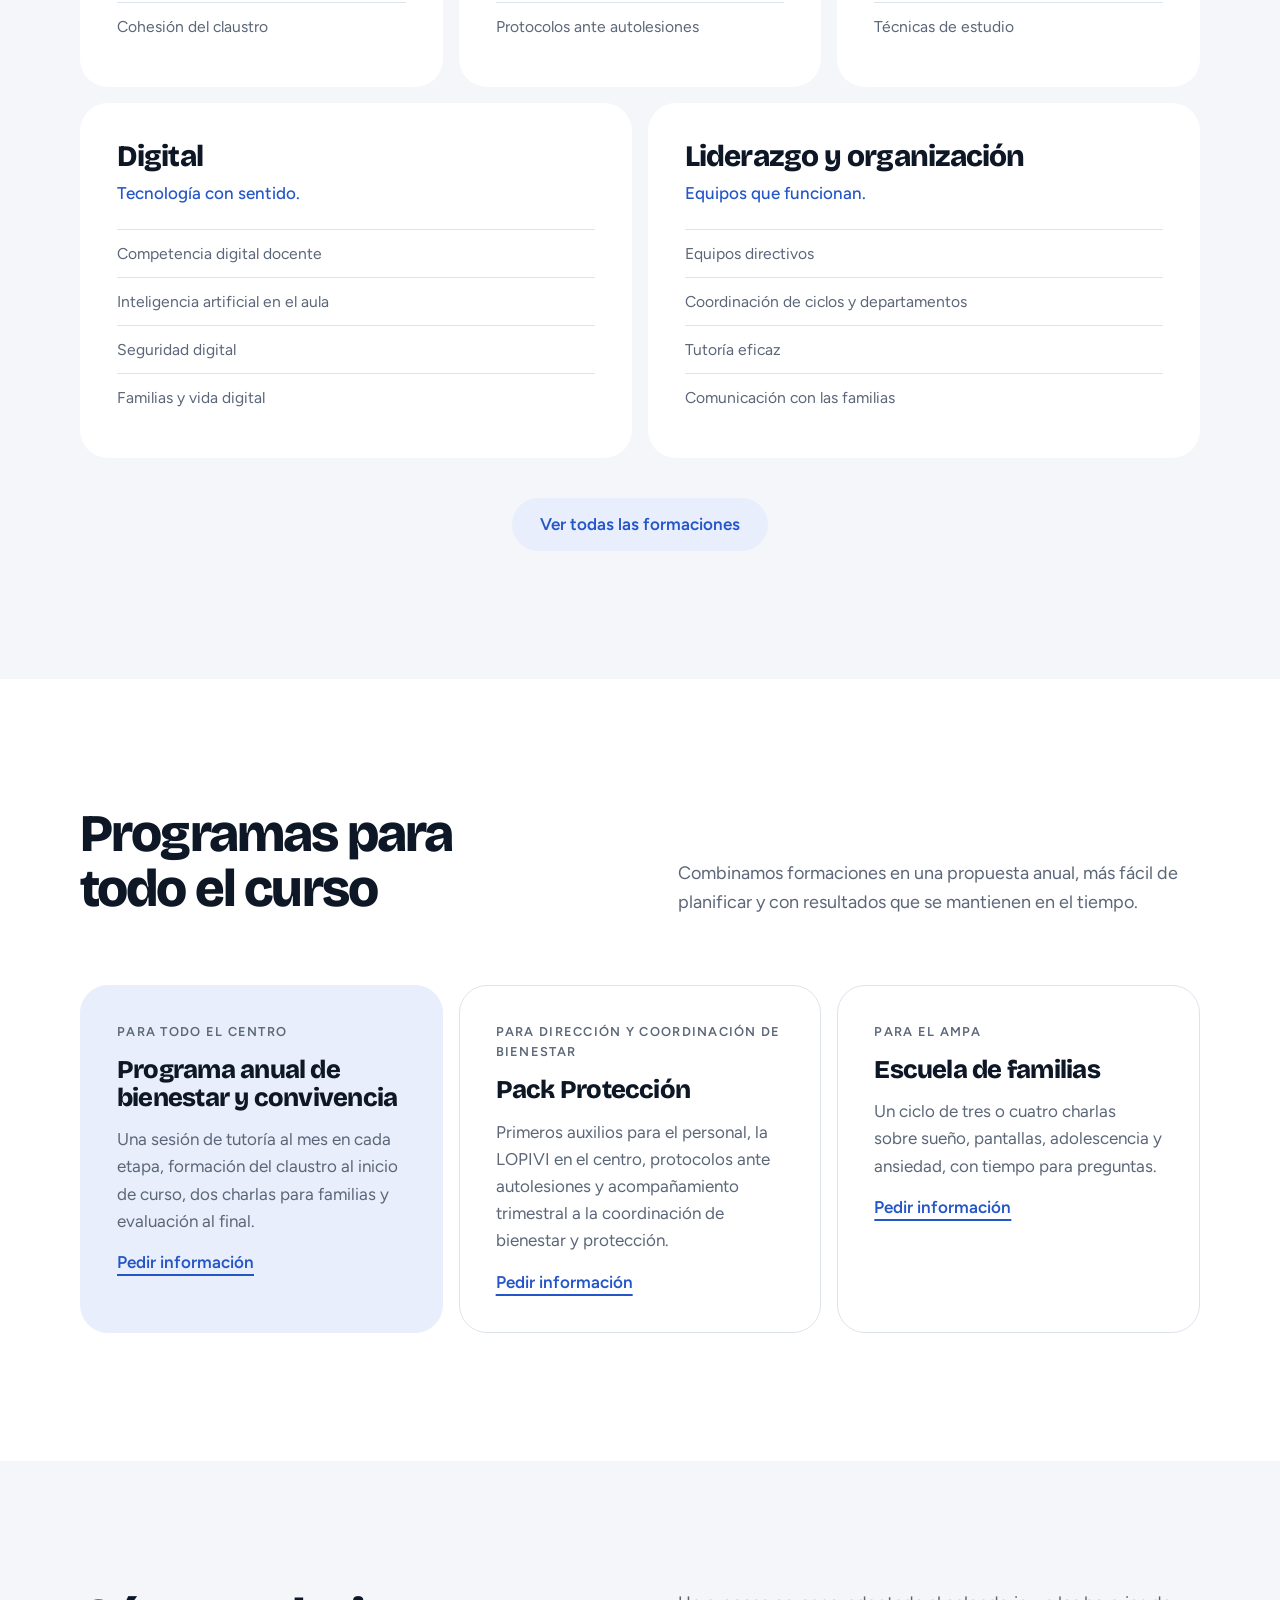
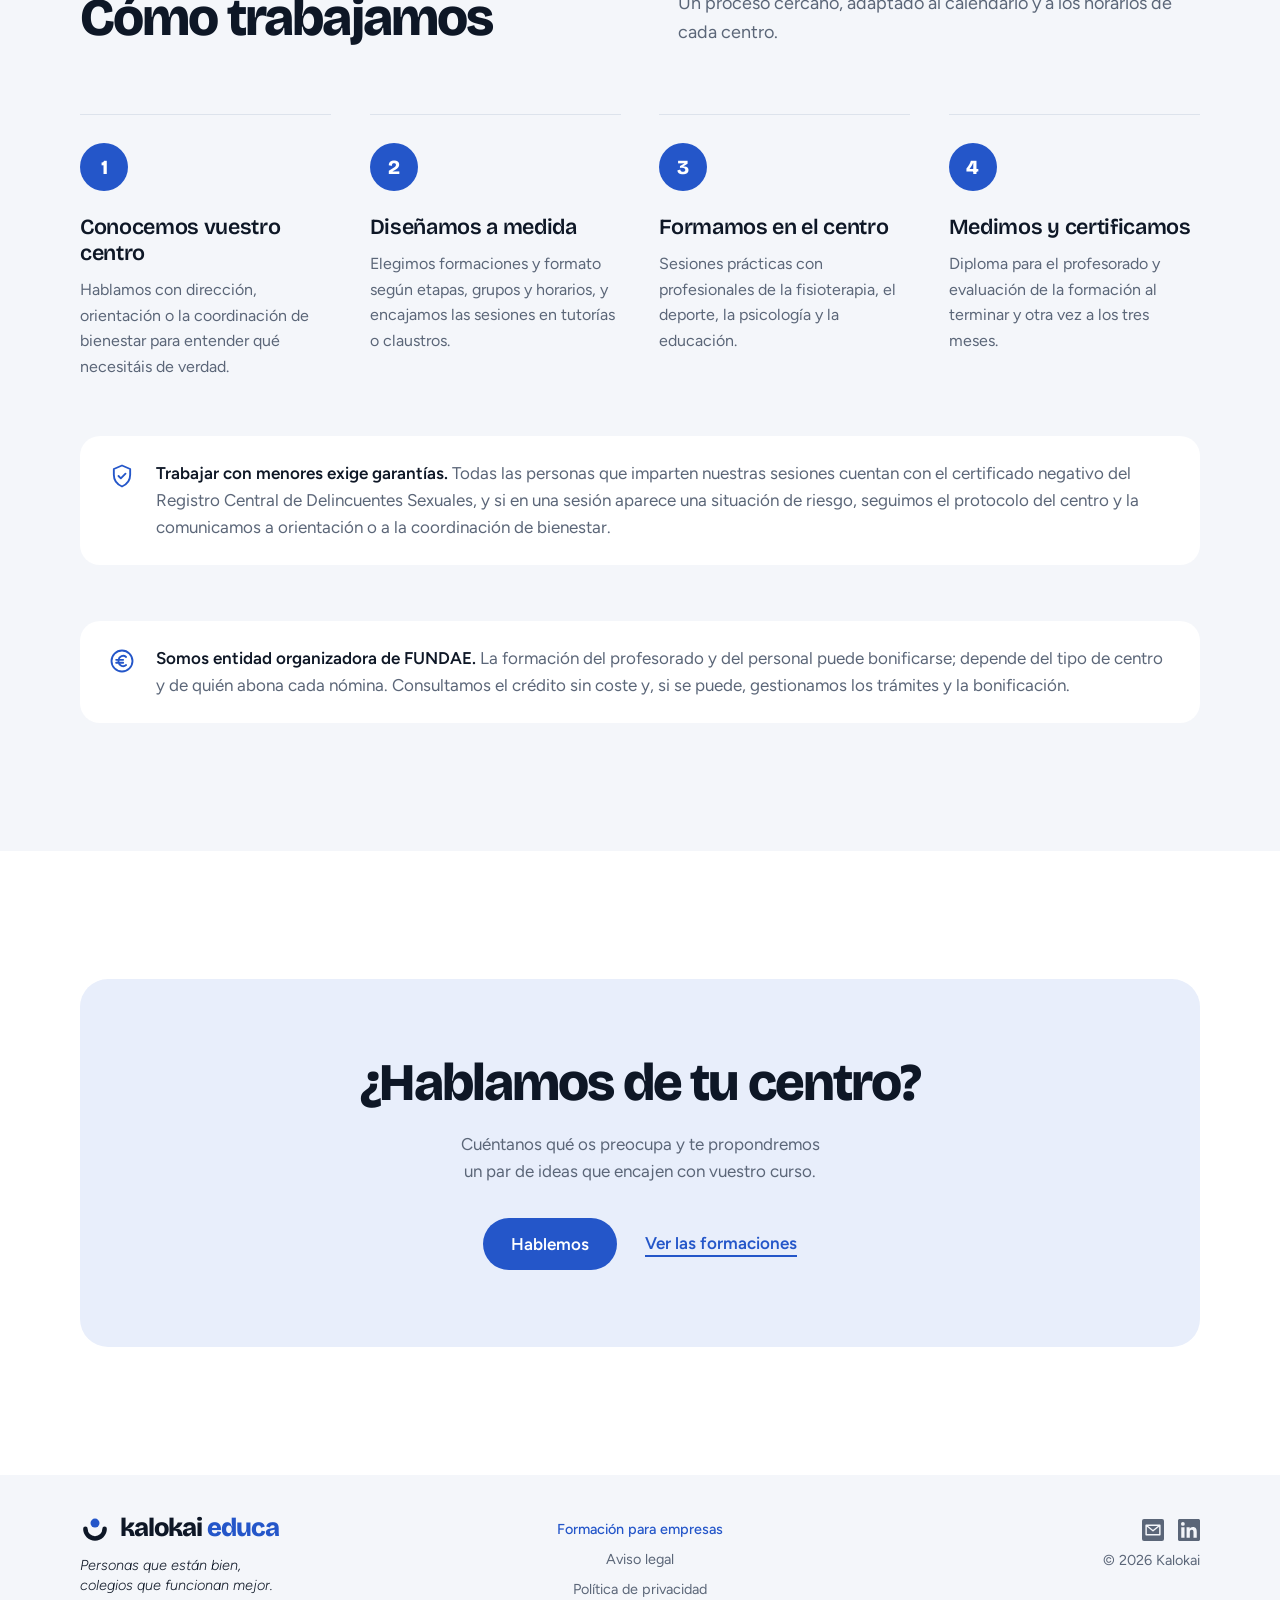
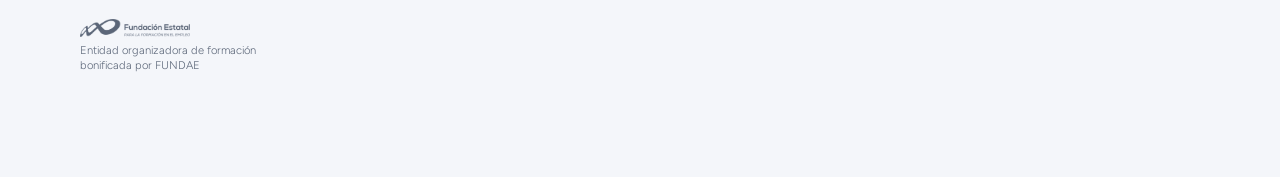
==== commit 7c7803af: "Texto de FUNDAE del pie más pequeño y fino Co-Authored-By: Claude Opus 5.5 <noreply@anthropic.com> C" ====
--- a/index.html
+++ b/index.html
@@ -9,7 +9,7 @@
   <link rel="icon" href="favicon.svg" type="image/svg+xml">
   <link rel="preconnect" href="https://fonts.googleapis.com">
   <link rel="preconnect" href="https://fonts.gstatic.com" crossorigin>
-  <link href="https://fonts.googleapis.com/css2?family=Bricolage+Grotesque:opsz,wght@12..96,600;12..96,800&family=Figtree:ital,wght@0,400;0,500;0,600;0,700;1,300&display=swap" rel="stylesheet">
+  <link href="https://fonts.googleapis.com/css2?family=Bricolage+Grotesque:opsz,wght@12..96,600;12..96,800&family=Figtree:ital,wght@0,300;0,400;0,500;0,600;0,700;1,300&display=swap" rel="stylesheet">
   <link rel="stylesheet" href="styles.css">
 </head>
 <body>
--- a/styles.css
+++ b/styles.css
@@ -448,7 +448,7 @@
 /* Sello de entidad organizadora de FUNDAE en el pie */
 .footer-fundae { display: flex; flex-direction: column; align-items: flex-start; gap: 6px; margin-top: 14px; }
 .footer-fundae img { display: block; width: 110px; height: auto; }
-.footer-inner .footer-fundae p { font-size: 0.78rem; line-height: 1.35; color: var(--pizarra); max-width: 17em; }
+.footer-inner .footer-fundae p { font-size: 0.7rem; font-weight: 300; line-height: 1.35; color: var(--pizarra); max-width: 19em; }
 @media (max-width: 680px) {
   .footer-fundae { align-items: center; }
 }
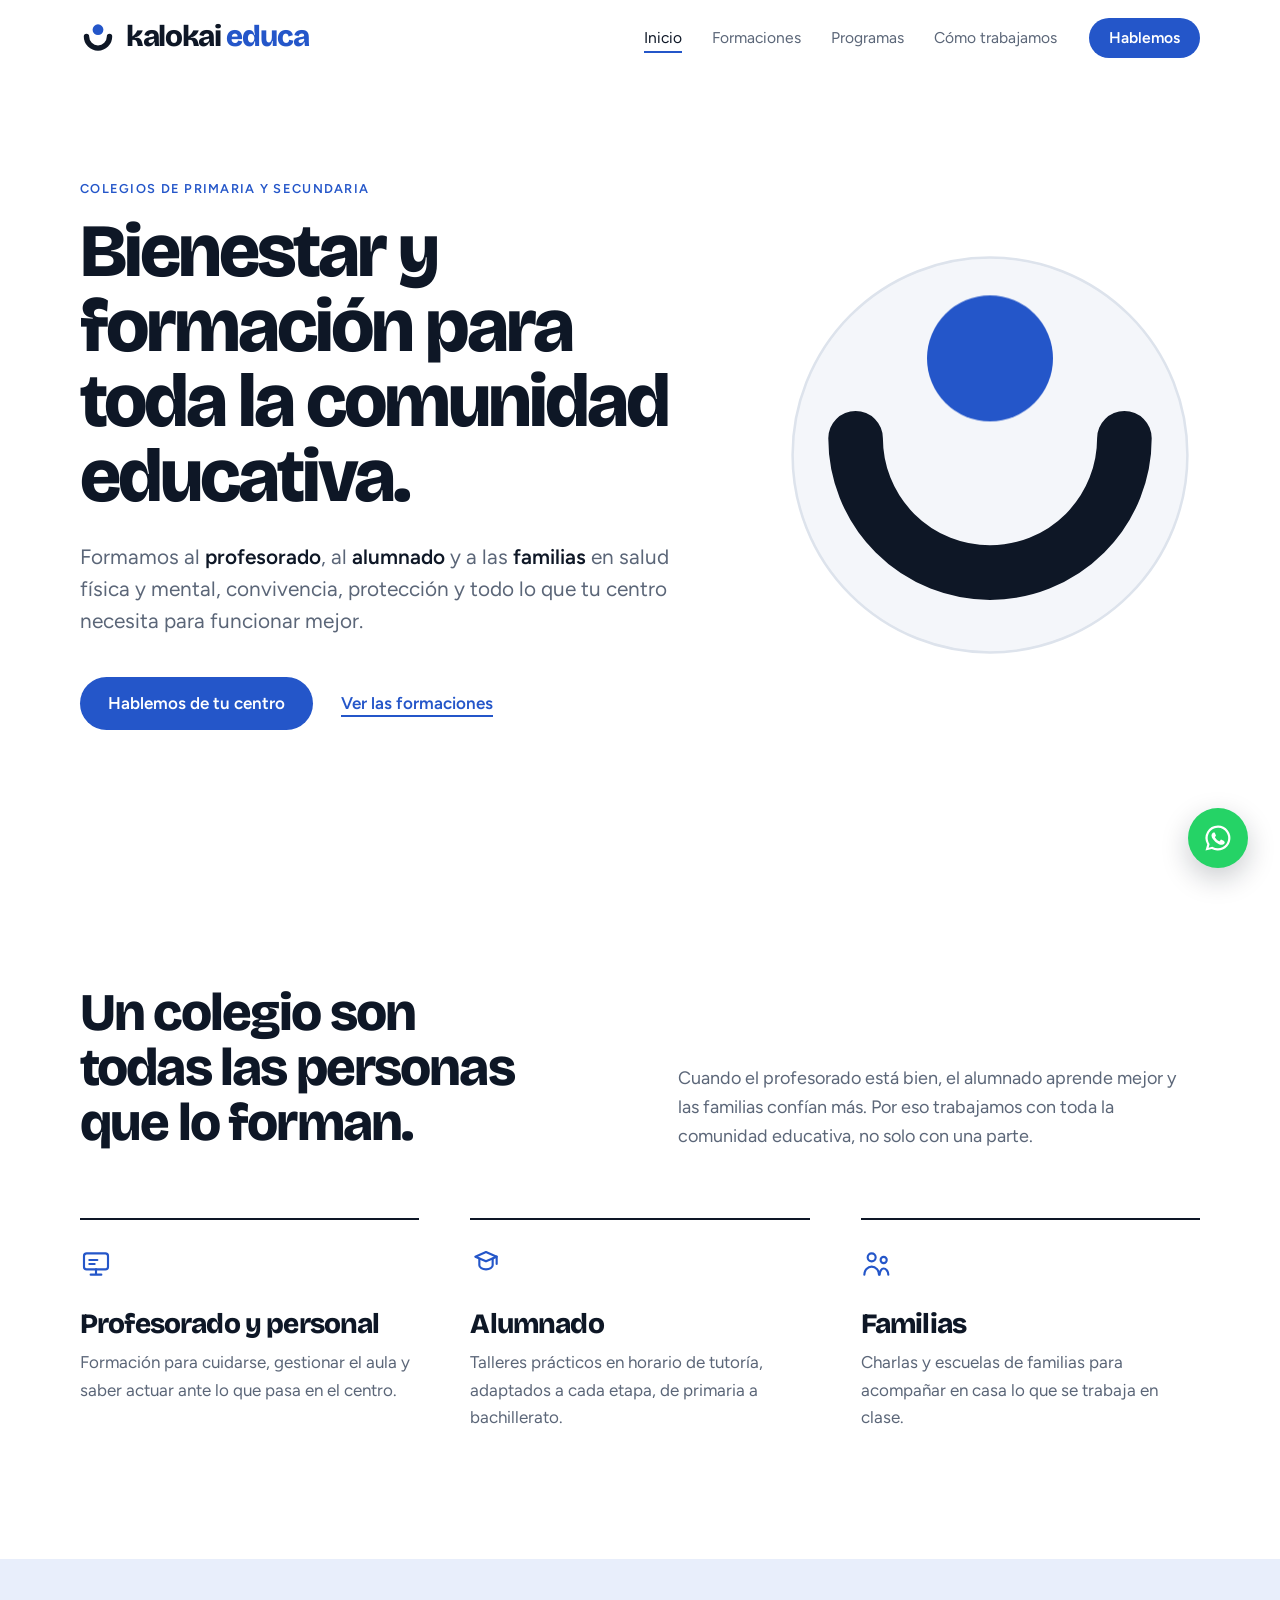
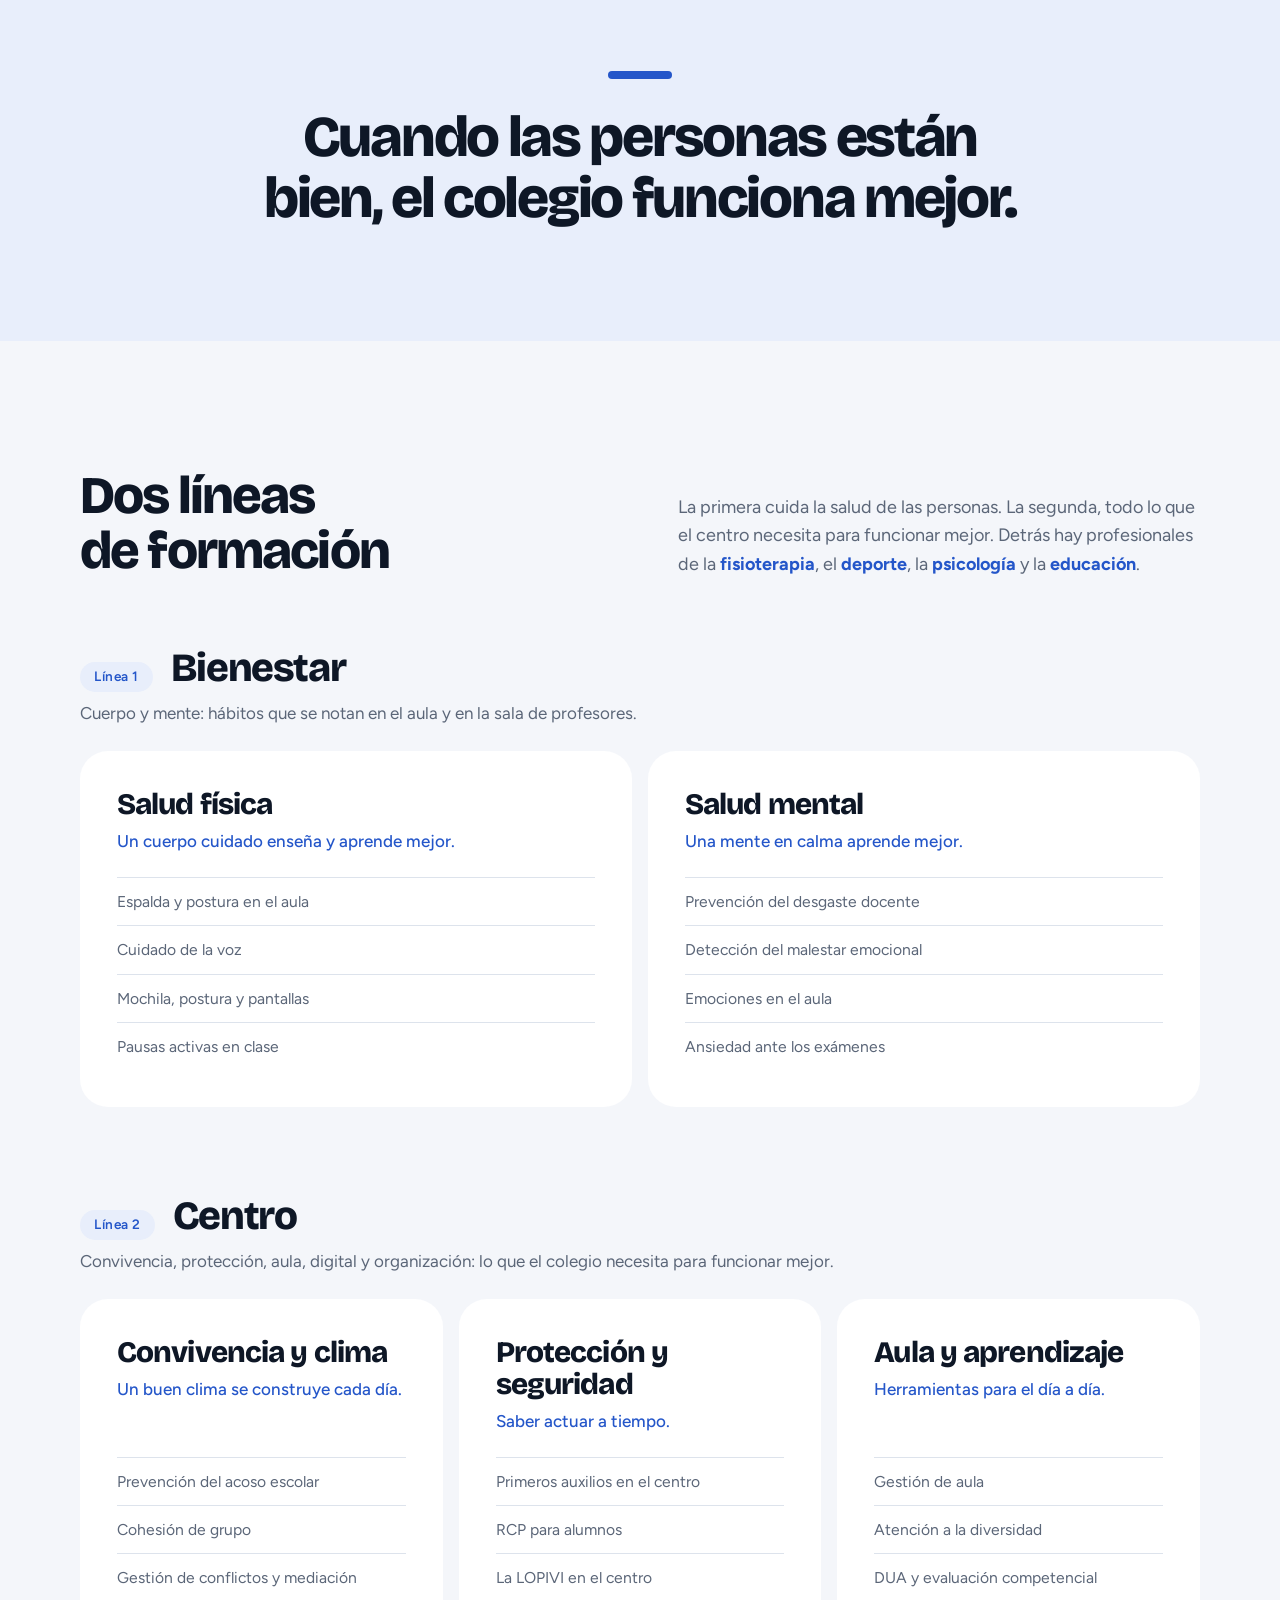
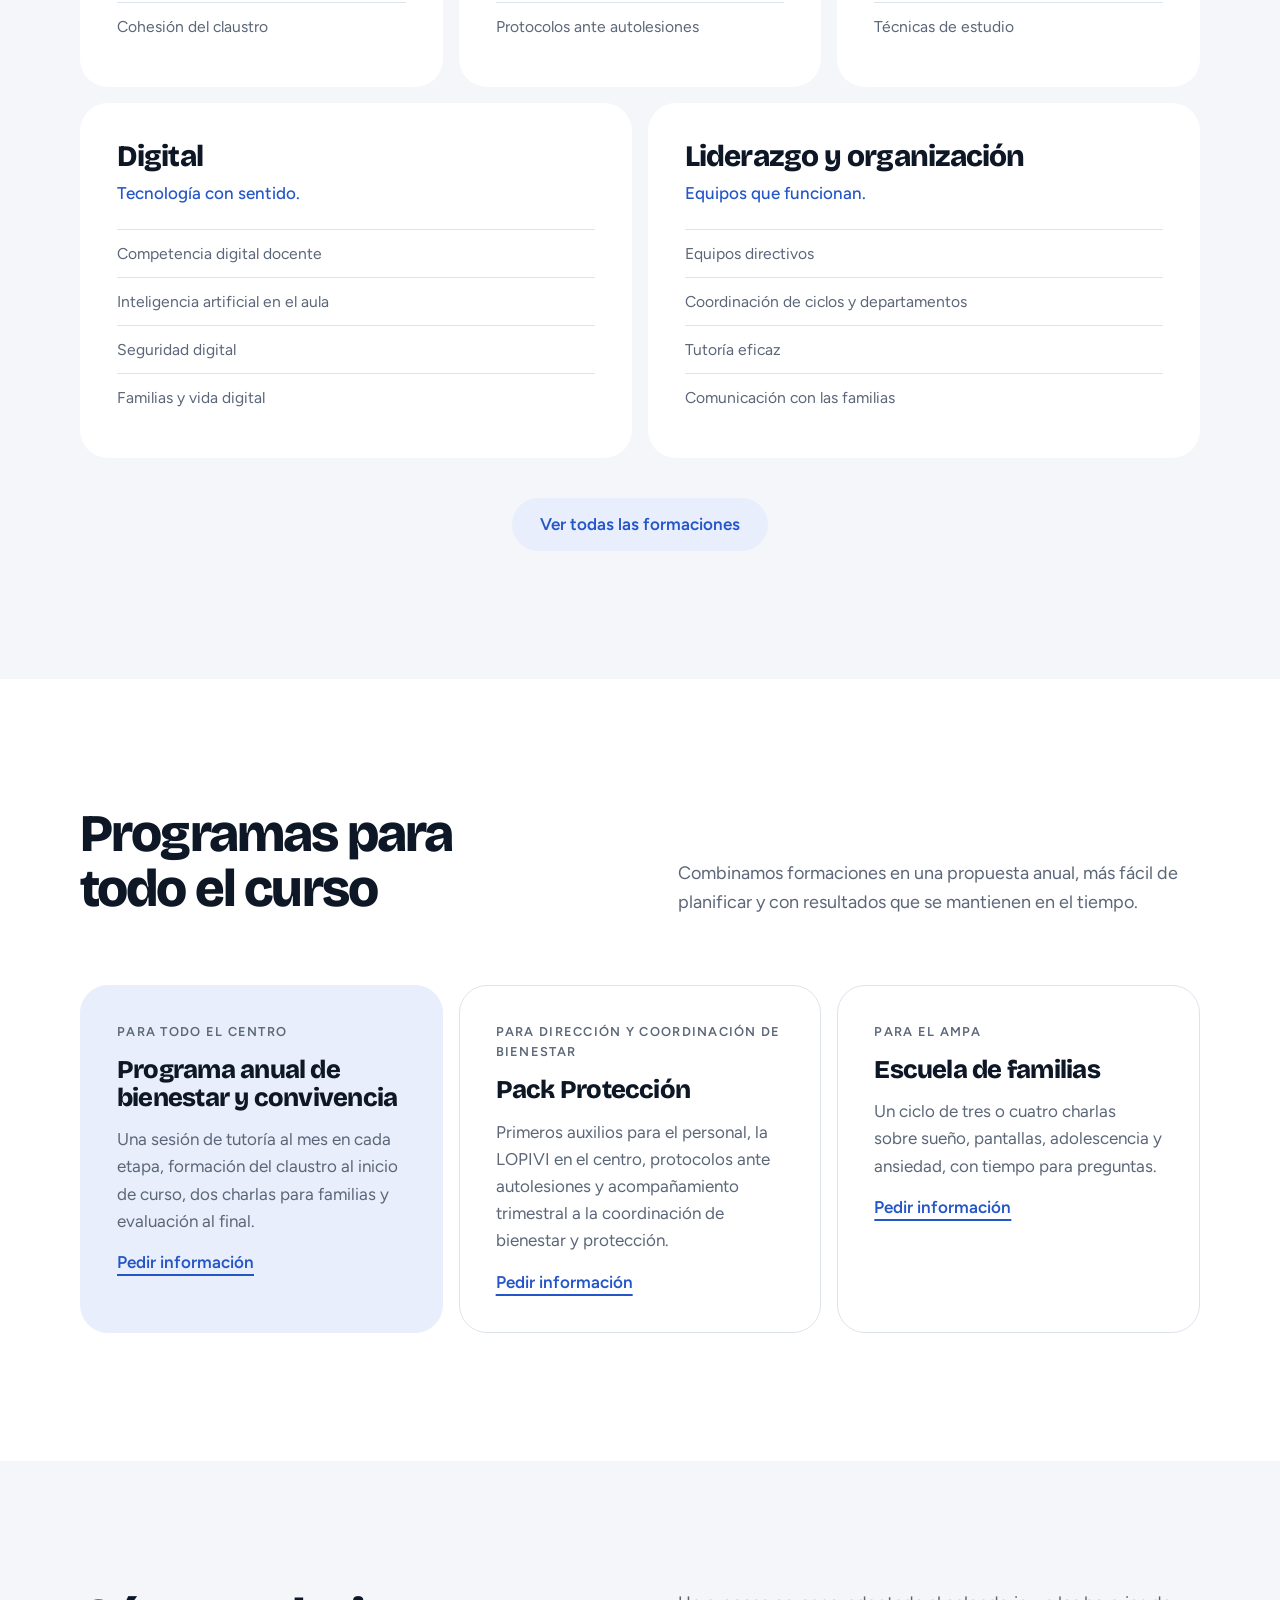
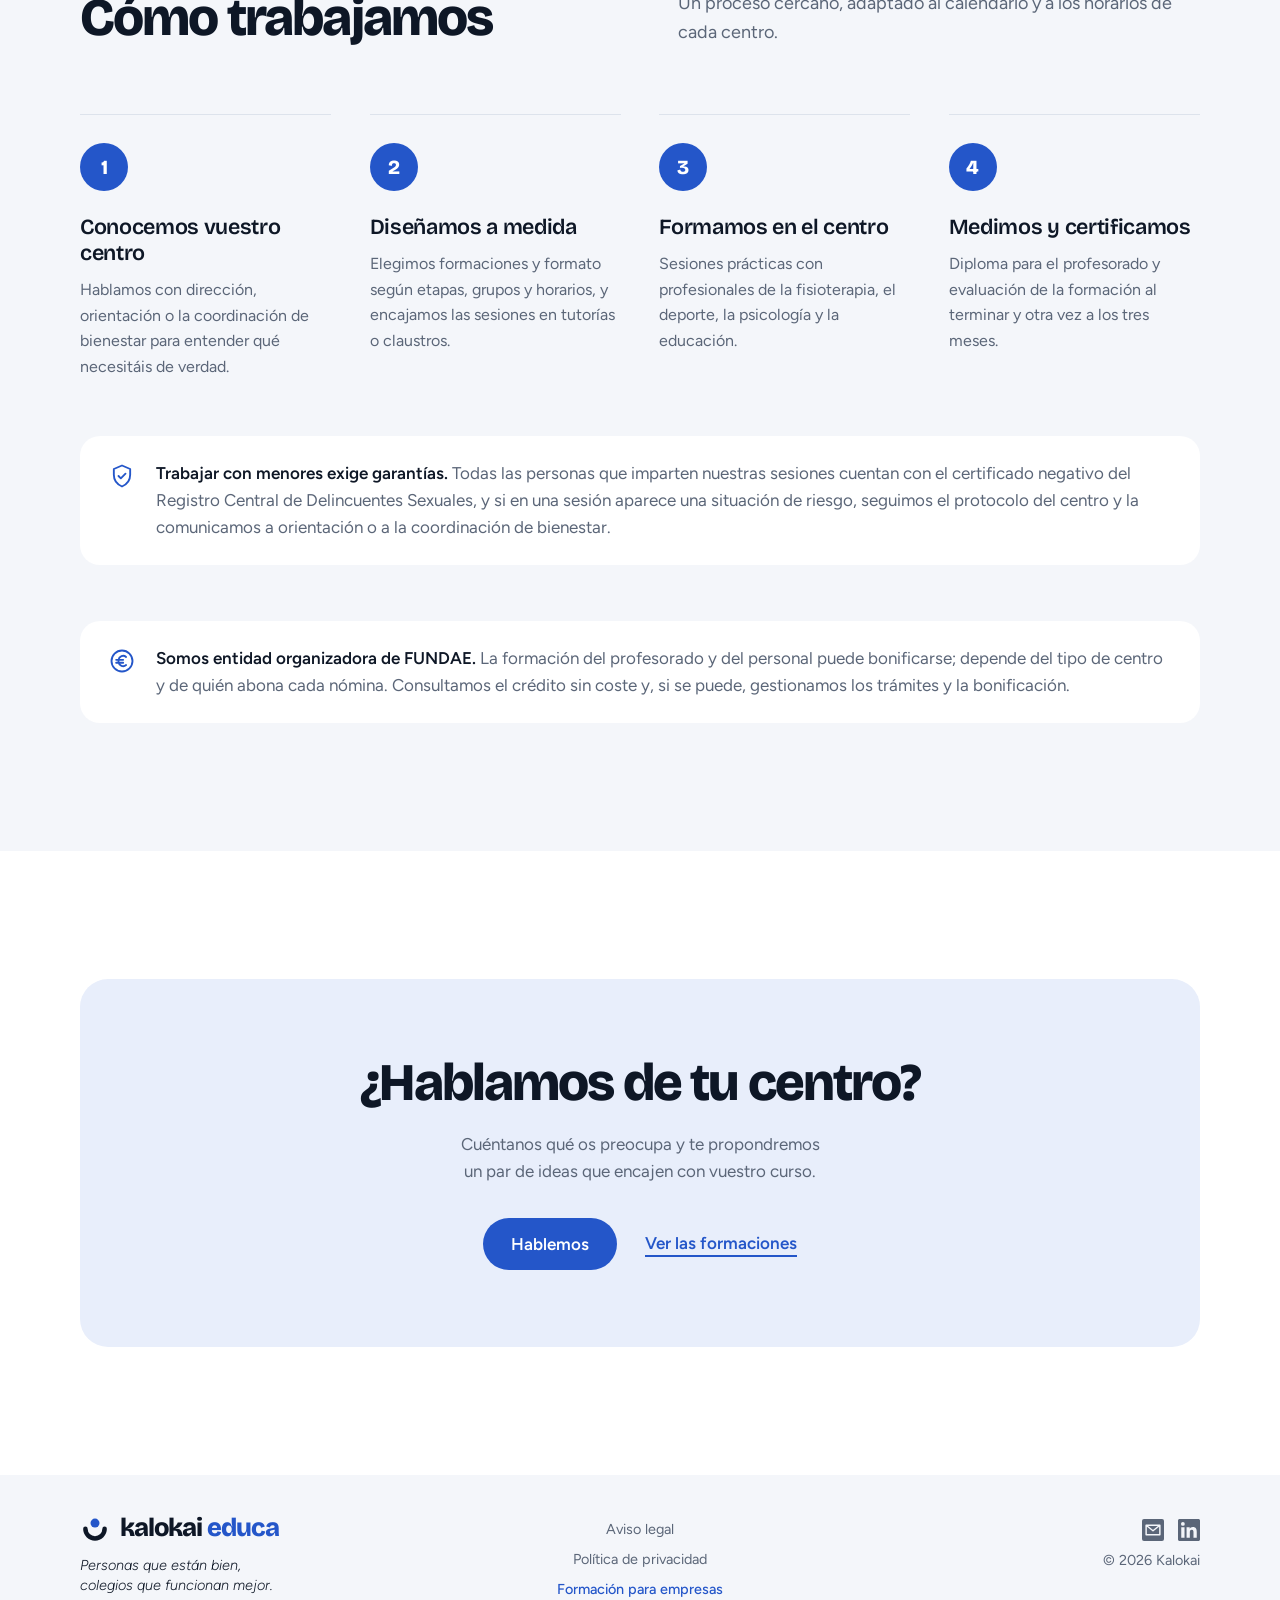
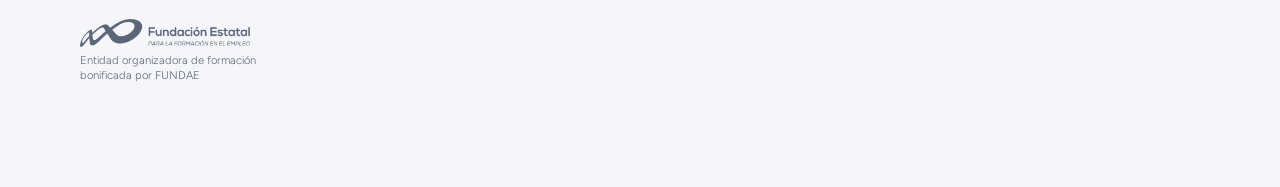
==== commit e2db2c0e: "Pie: «Formación para empresas» debajo de la política de privacidad Co-Authored-By: Claude Opus 5.5 <" ====
--- a/index.html
+++ b/index.html
@@ -254,9 +254,9 @@
         </div>
       </div>
       <div class="footer-links">
-        <a class="footer-link footer-link-empresas" href="https://www.kalokai.es">Formación para empresas</a>
         <a class="footer-link" href="aviso-legal.html">Aviso legal</a>
         <a class="footer-link" href="privacidad.html">Política de privacidad</a>
+        <a class="footer-link footer-link-empresas" href="https://www.kalokai.es">Formación para empresas</a>
       </div>
       <div class="footer-contact">
         <div class="footer-social">
--- a/styles.css
+++ b/styles.css
@@ -447,8 +447,20 @@
 
 /* Sello de entidad organizadora de FUNDAE en el pie */
 .footer-fundae { display: flex; flex-direction: column; align-items: flex-start; gap: 6px; margin-top: 14px; }
-.footer-fundae img { display: block; width: 110px; height: auto; }
+.footer-fundae img { display: block; width: 170px; height: auto; }
 .footer-inner .footer-fundae p { font-size: 0.7rem; font-weight: 300; line-height: 1.35; color: var(--pizarra); max-width: 19em; }
 @media (max-width: 680px) {
   .footer-fundae { align-items: center; }
 }
+
+/* Móvil: el sello de FUNDAE pasa al final del pie, justo antes del copyright */
+@media (max-width: 680px) {
+  .footer-inner { row-gap: 0; }
+  .footer-brand, .footer-contact { display: contents; }
+  .footer-brand .logo { order: 1; }
+  .footer-claim { order: 2; margin-top: 10px !important; }
+  .footer-links { order: 3; margin: 28px 0 !important; }
+  .footer-social { order: 4; }
+  .footer-fundae { order: 5; margin-top: 28px; }
+  .footer-inner .small { order: 6; margin-top: 14px; }
+}
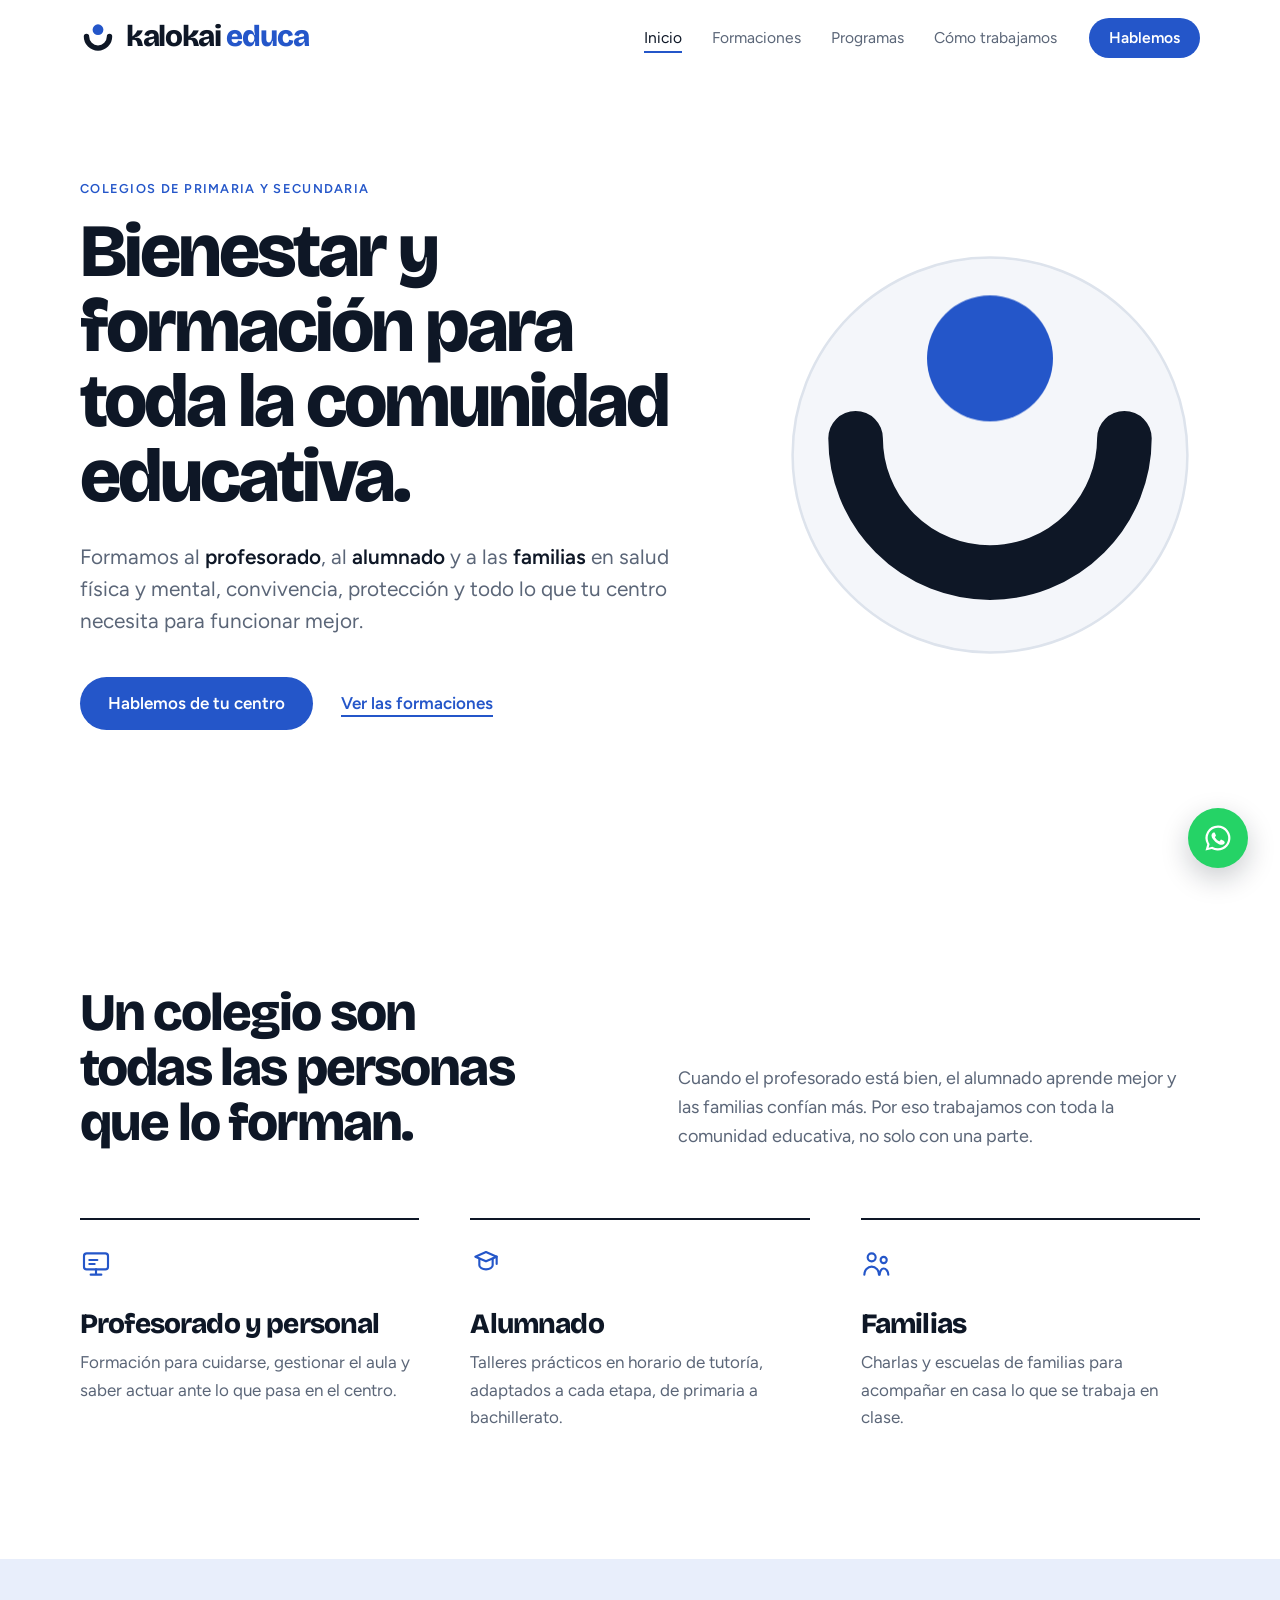
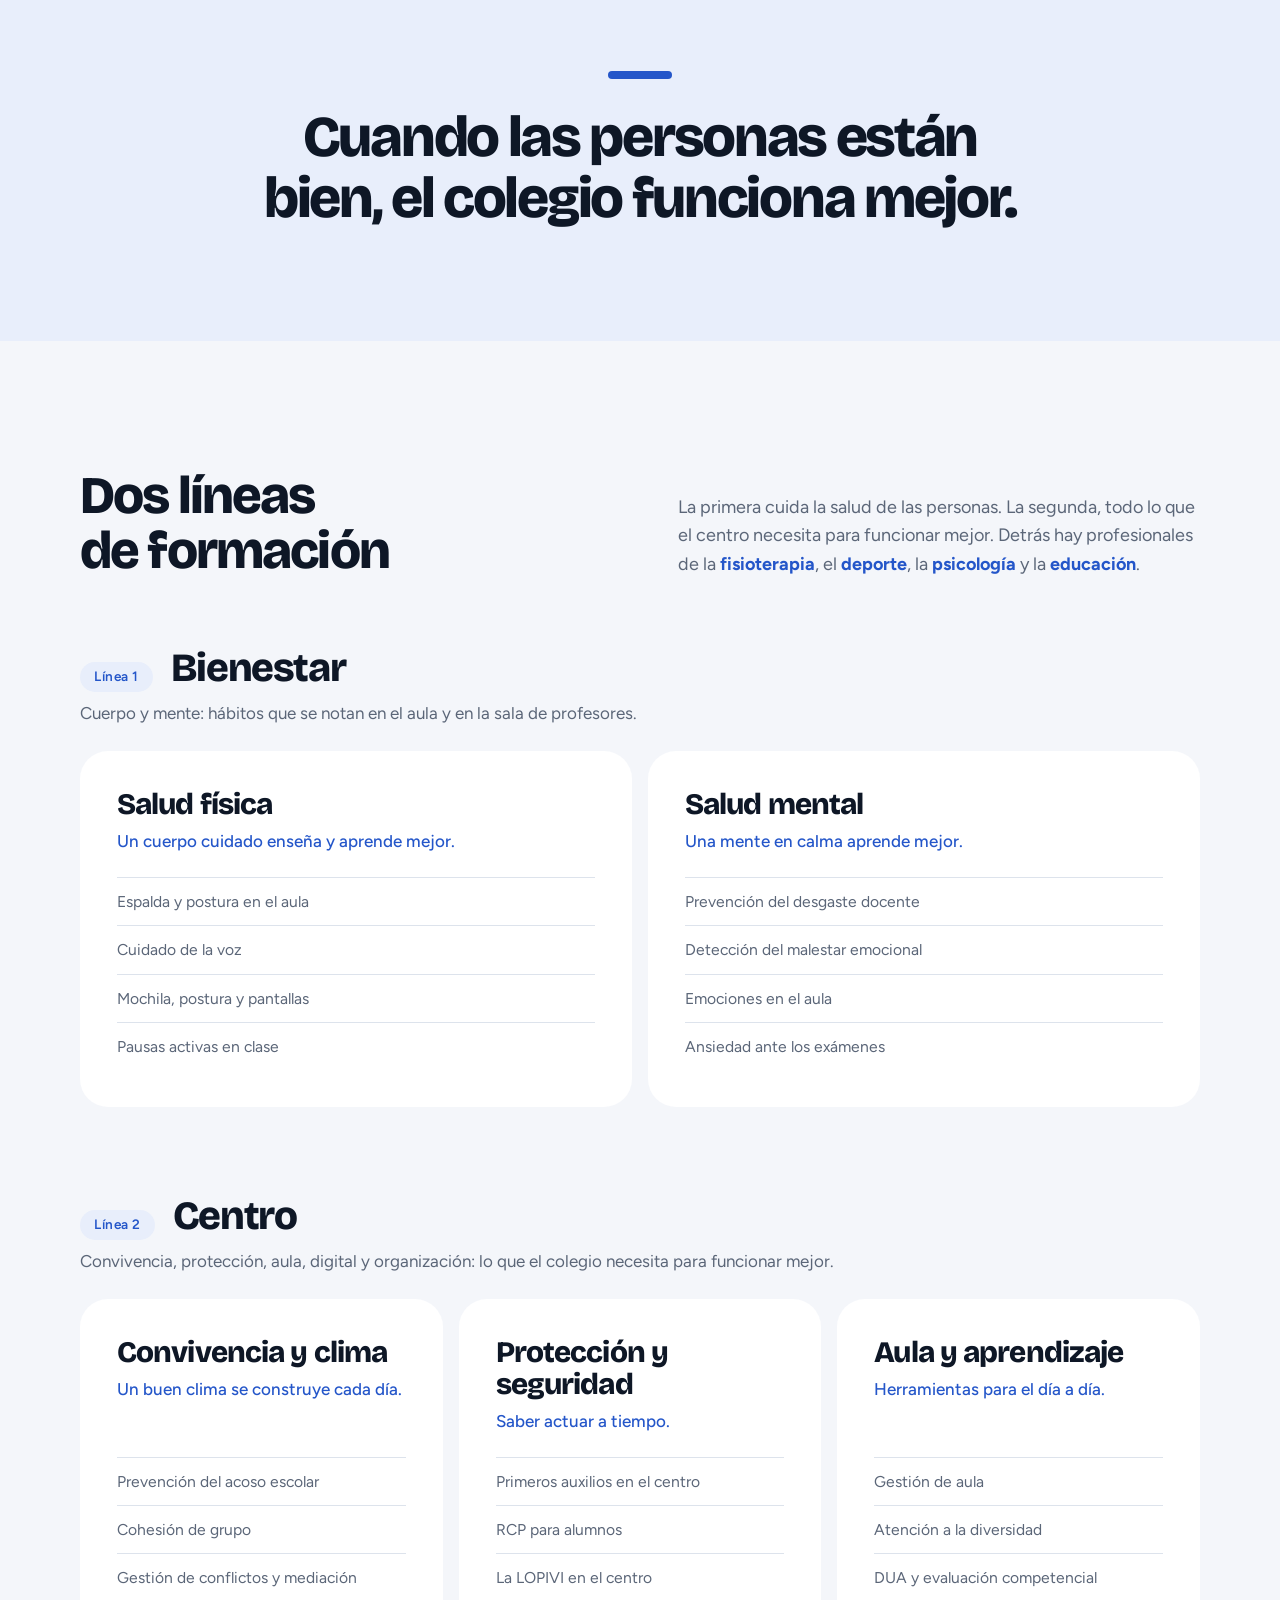
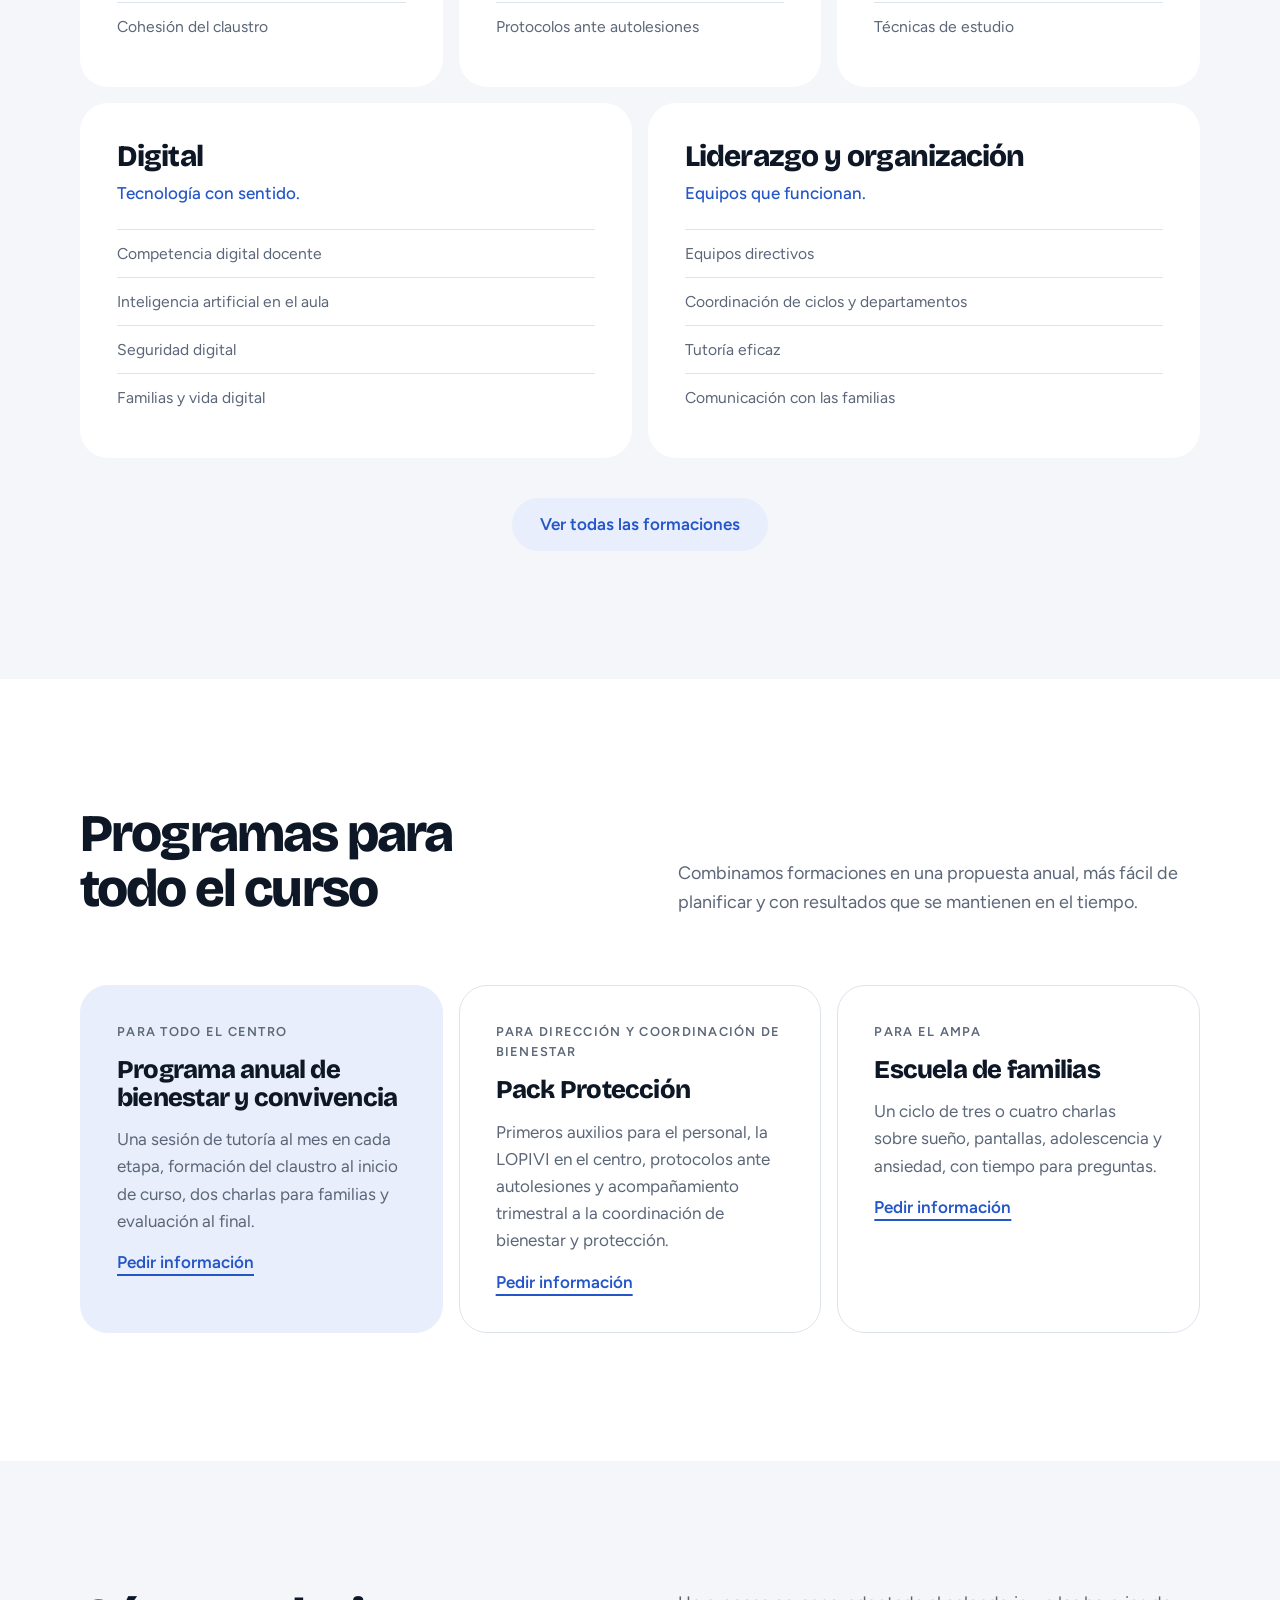
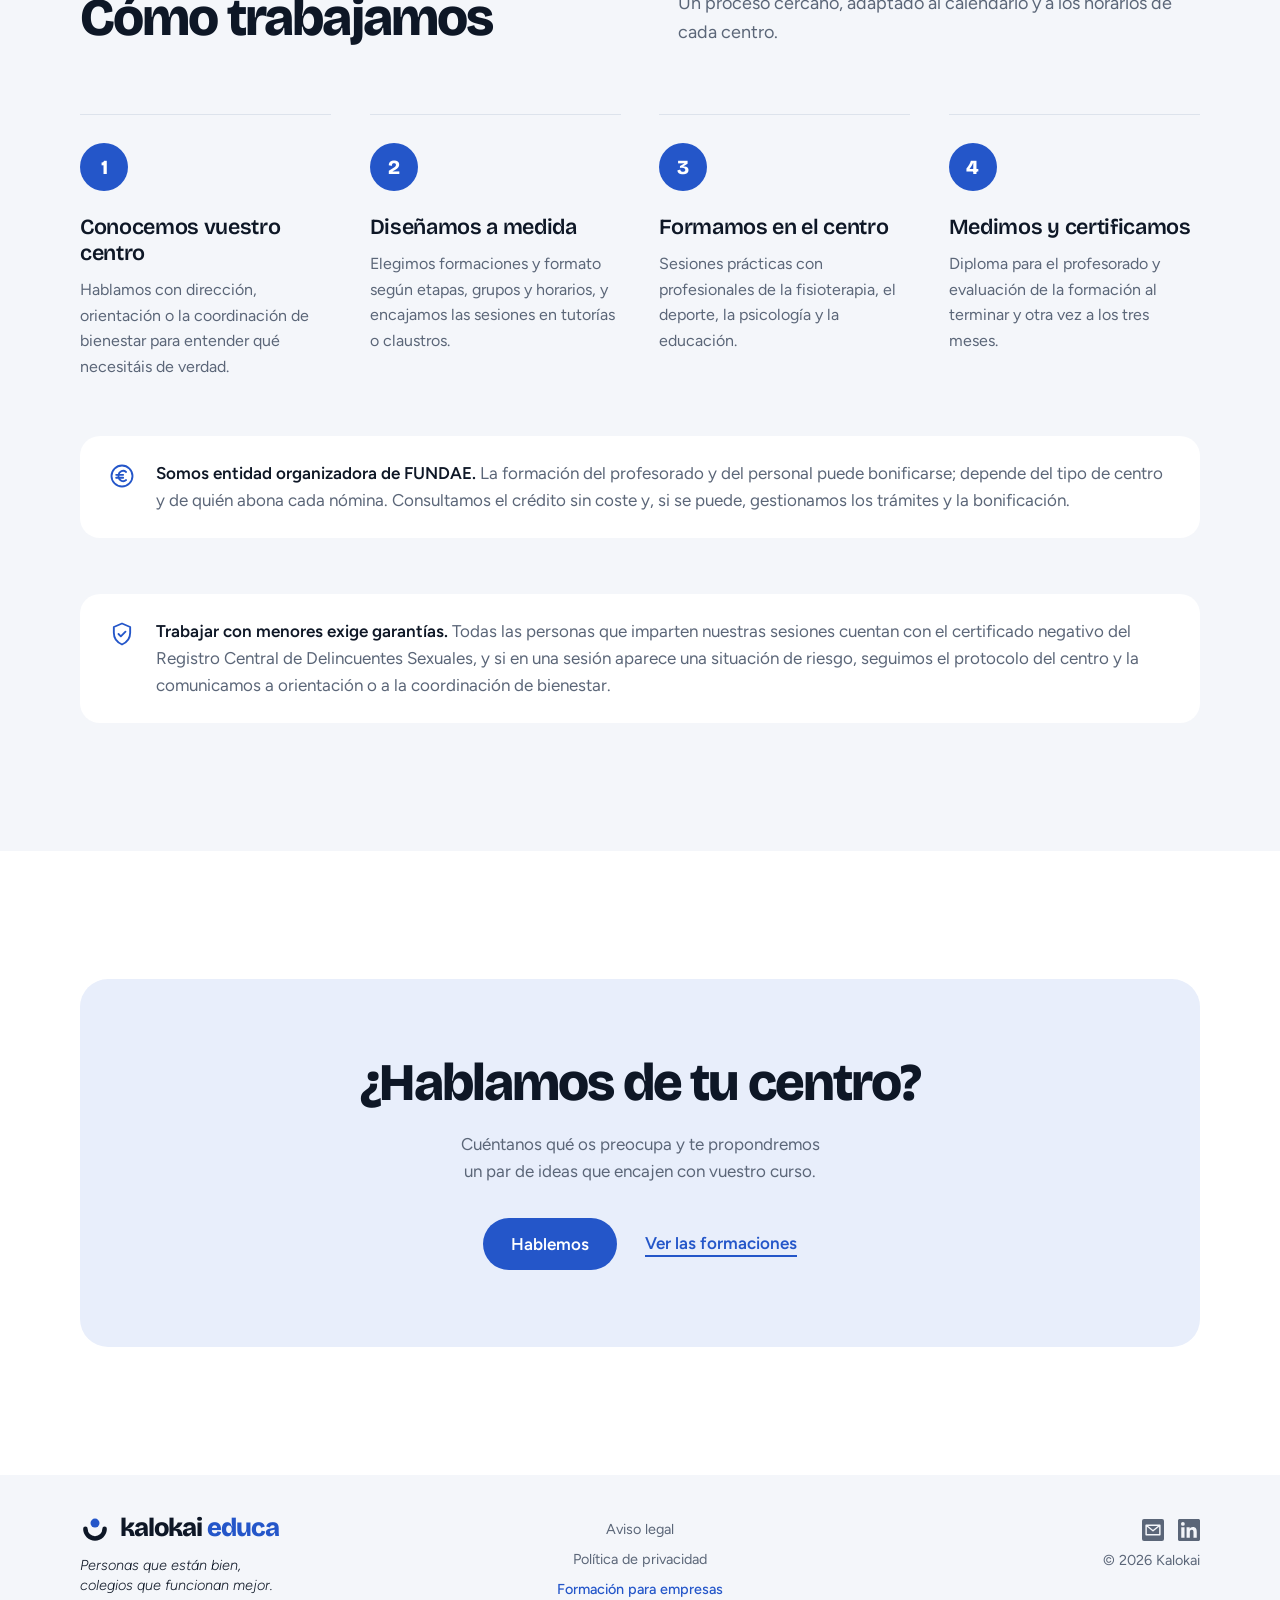
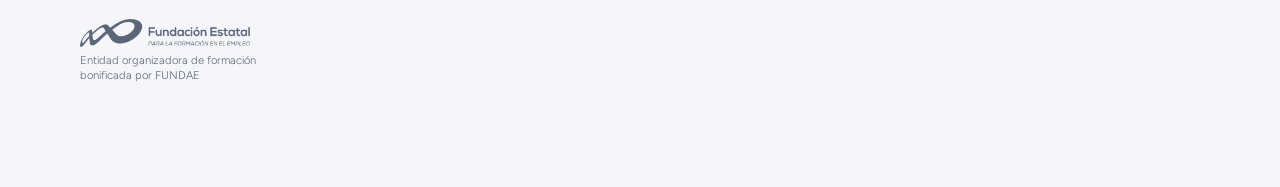
==== commit c9fb92ef: "Cómo trabajamos: la nota de FUNDAE antes que la de garantías con menores Co-Authored-By: Claude Opus" ====
--- a/index.html
+++ b/index.html
@@ -213,12 +213,12 @@
           </li>
         </ol>
         <div class="nota">
+          <svg class="icon" viewBox="0 0 24 24" aria-hidden="true"><circle cx="12" cy="12" r="9"/><path d="M15.5 8.5A4 4 0 0 0 9 11v2a4 4 0 0 0 6.5 2.5M7 11h6M7 13.5h6"/></svg>
+          <p><strong>Somos entidad organizadora de FUNDAE.</strong> La formación del profesorado y del personal puede bonificarse; depende del tipo de centro y de quién abona cada nómina. Consultamos el crédito sin coste y, si se puede, gestionamos los trámites y la bonificación.</p>
+        </div>
+        <div class="nota">
           <svg class="icon" viewBox="0 0 24 24" aria-hidden="true"><path d="M12 3 5 6v5c0 4.5 3 8.3 7 10 4-1.7 7-5.5 7-10V6l-7-3Z"/><path d="m9 12 2 2 4-4"/></svg>
           <p><strong>Trabajar con menores exige garantías.</strong> Todas las personas que imparten nuestras sesiones cuentan con el certificado negativo del Registro Central de Delincuentes Sexuales, y si en una sesión aparece una situación de riesgo, seguimos el protocolo del centro y la comunicamos a orientación o a la coordinación de bienestar.</p>
-        </div>
-        <div class="nota">
-          <svg class="icon" viewBox="0 0 24 24" aria-hidden="true"><circle cx="12" cy="12" r="9"/><path d="M15.5 8.5A4 4 0 0 0 9 11v2a4 4 0 0 0 6.5 2.5M7 11h6M7 13.5h6"/></svg>
-          <p><strong>Somos entidad organizadora de FUNDAE.</strong> La formación del profesorado y del personal puede bonificarse; depende del tipo de centro y de quién abona cada nómina. Consultamos el crédito sin coste y, si se puede, gestionamos los trámites y la bonificación.</p>
         </div>
       </div>
     </section>
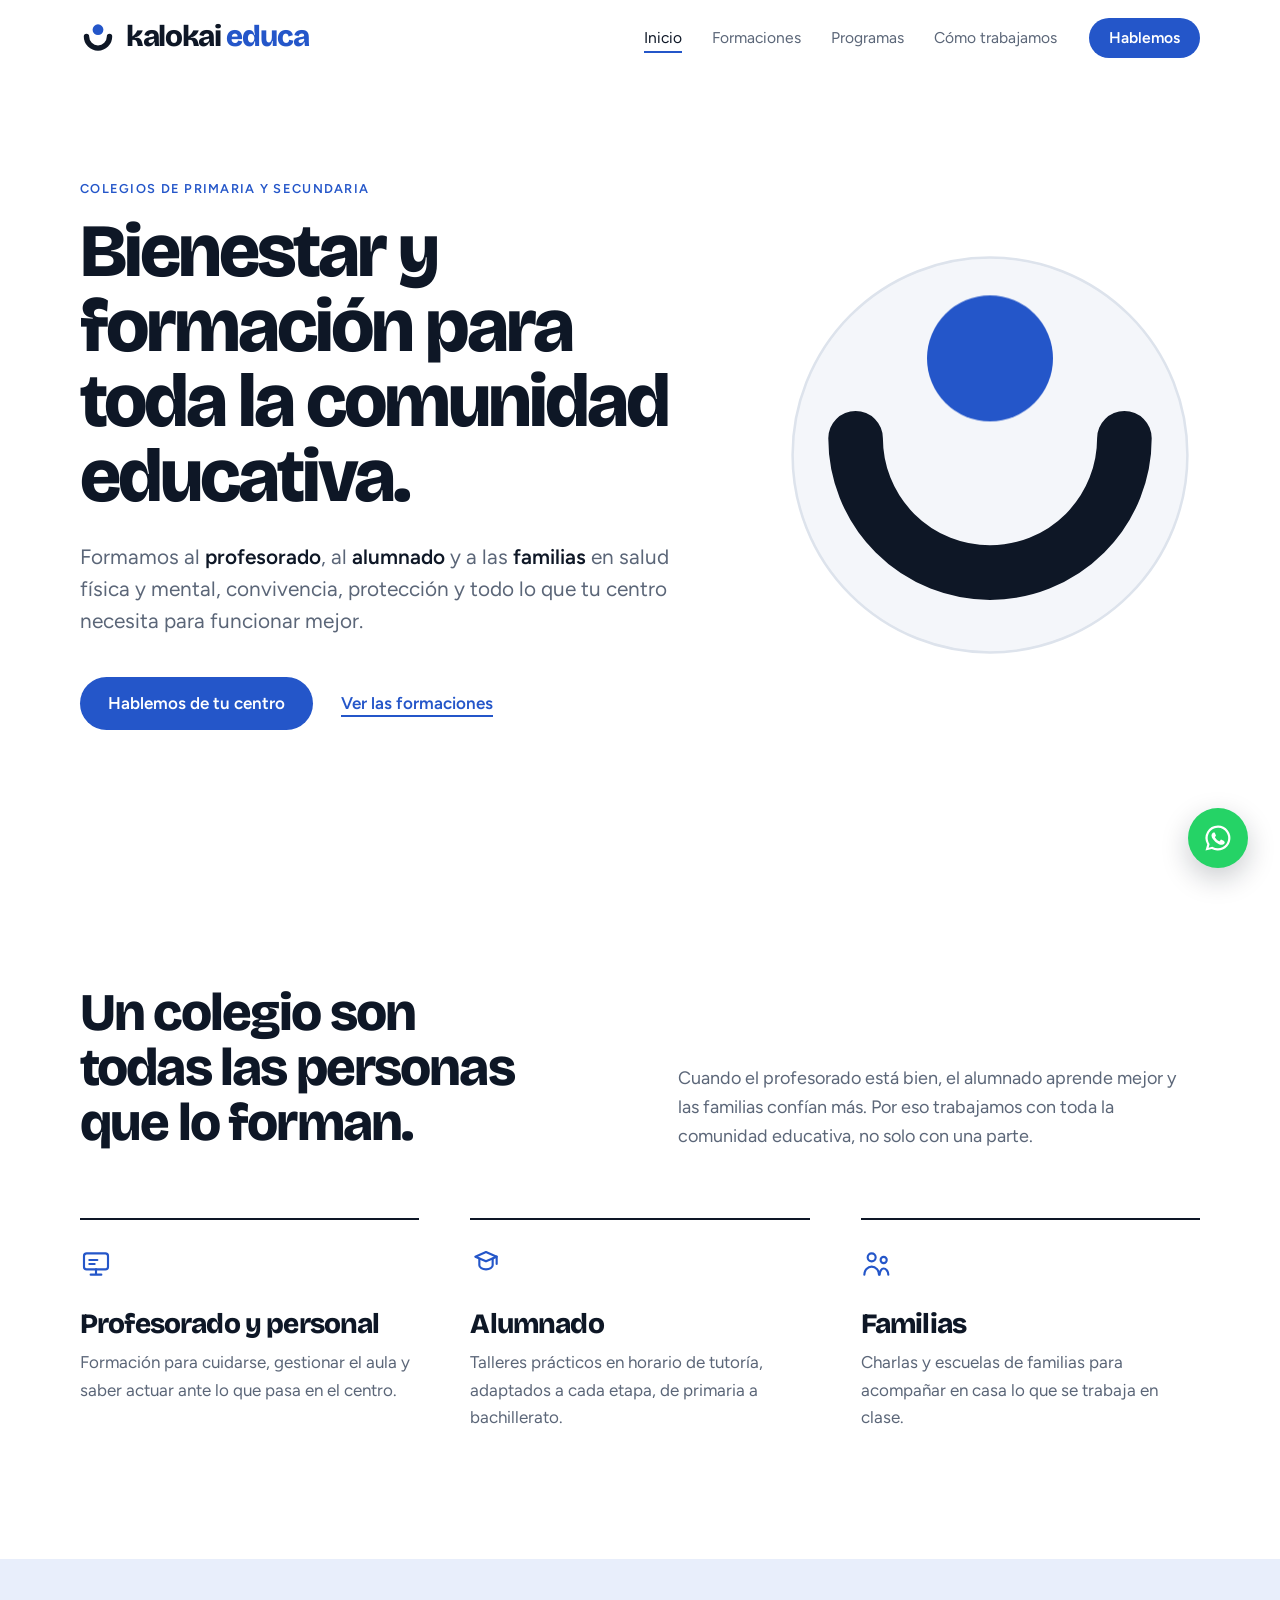
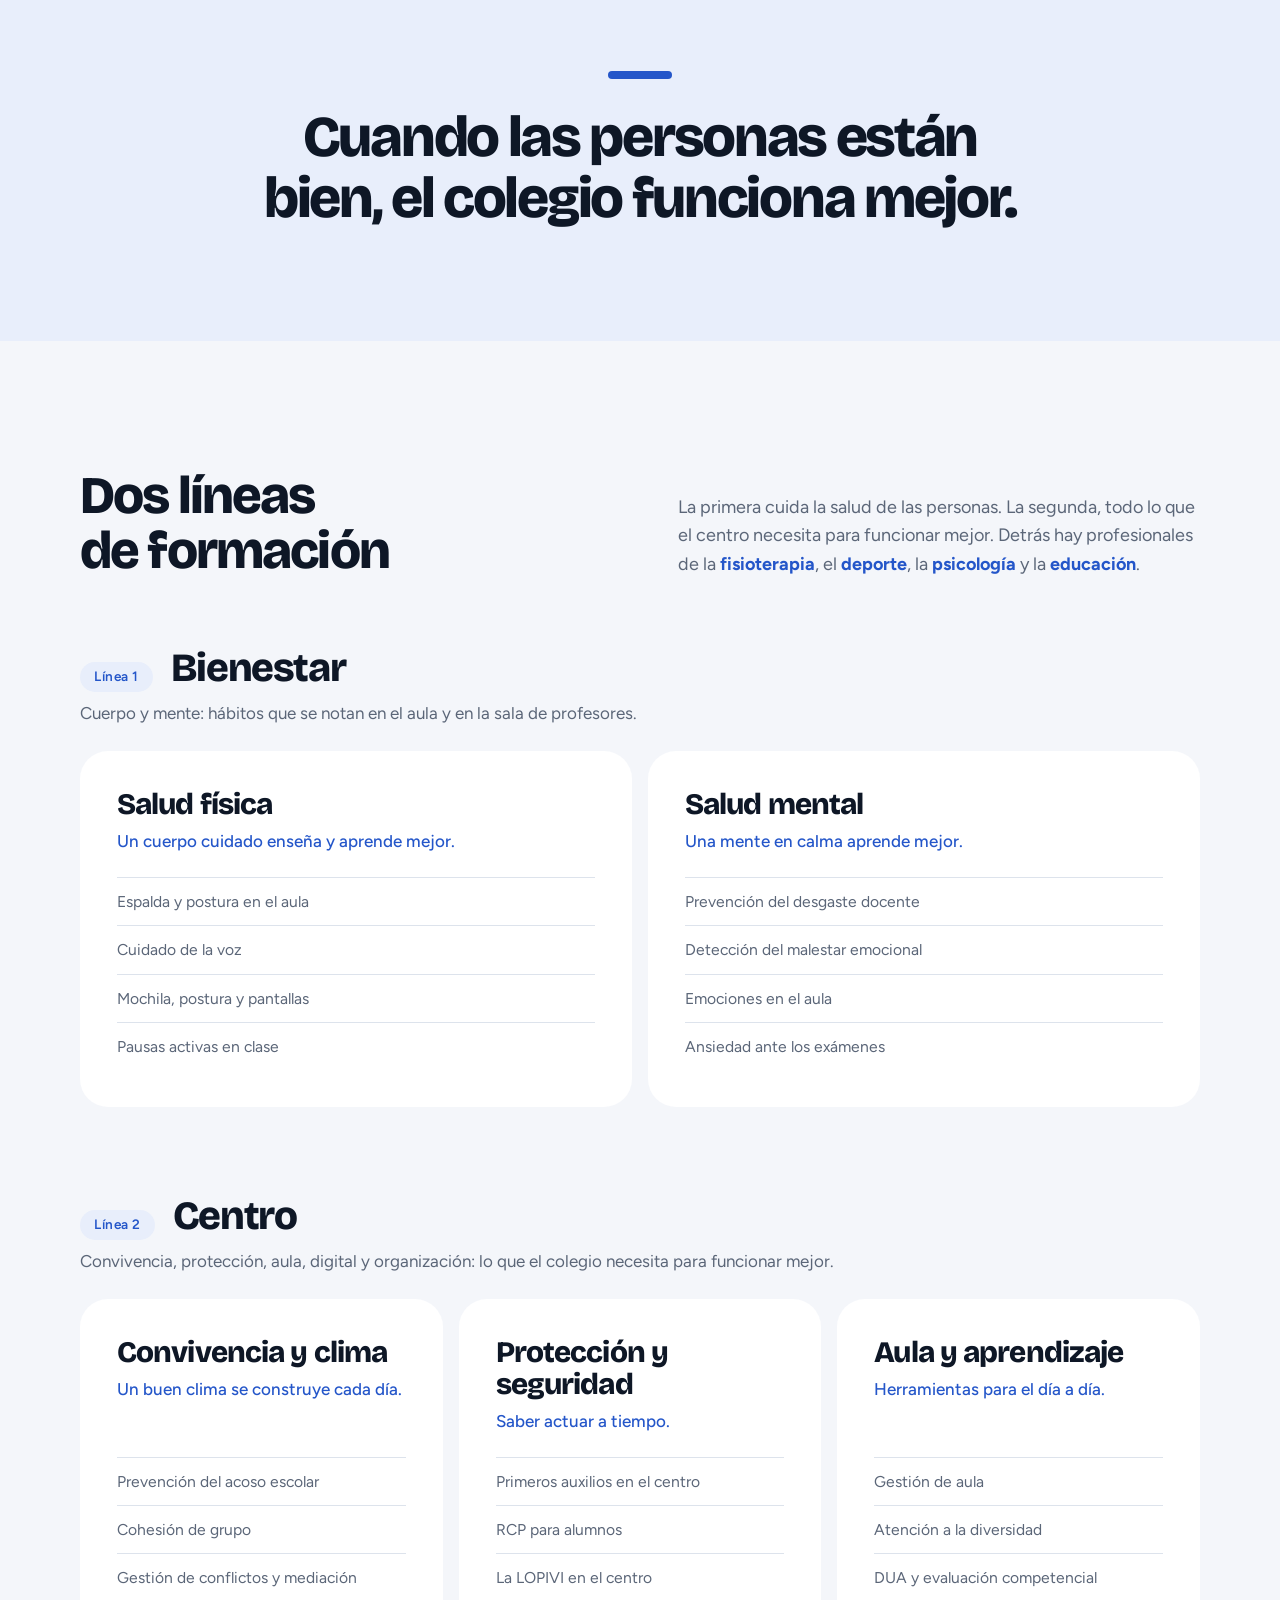
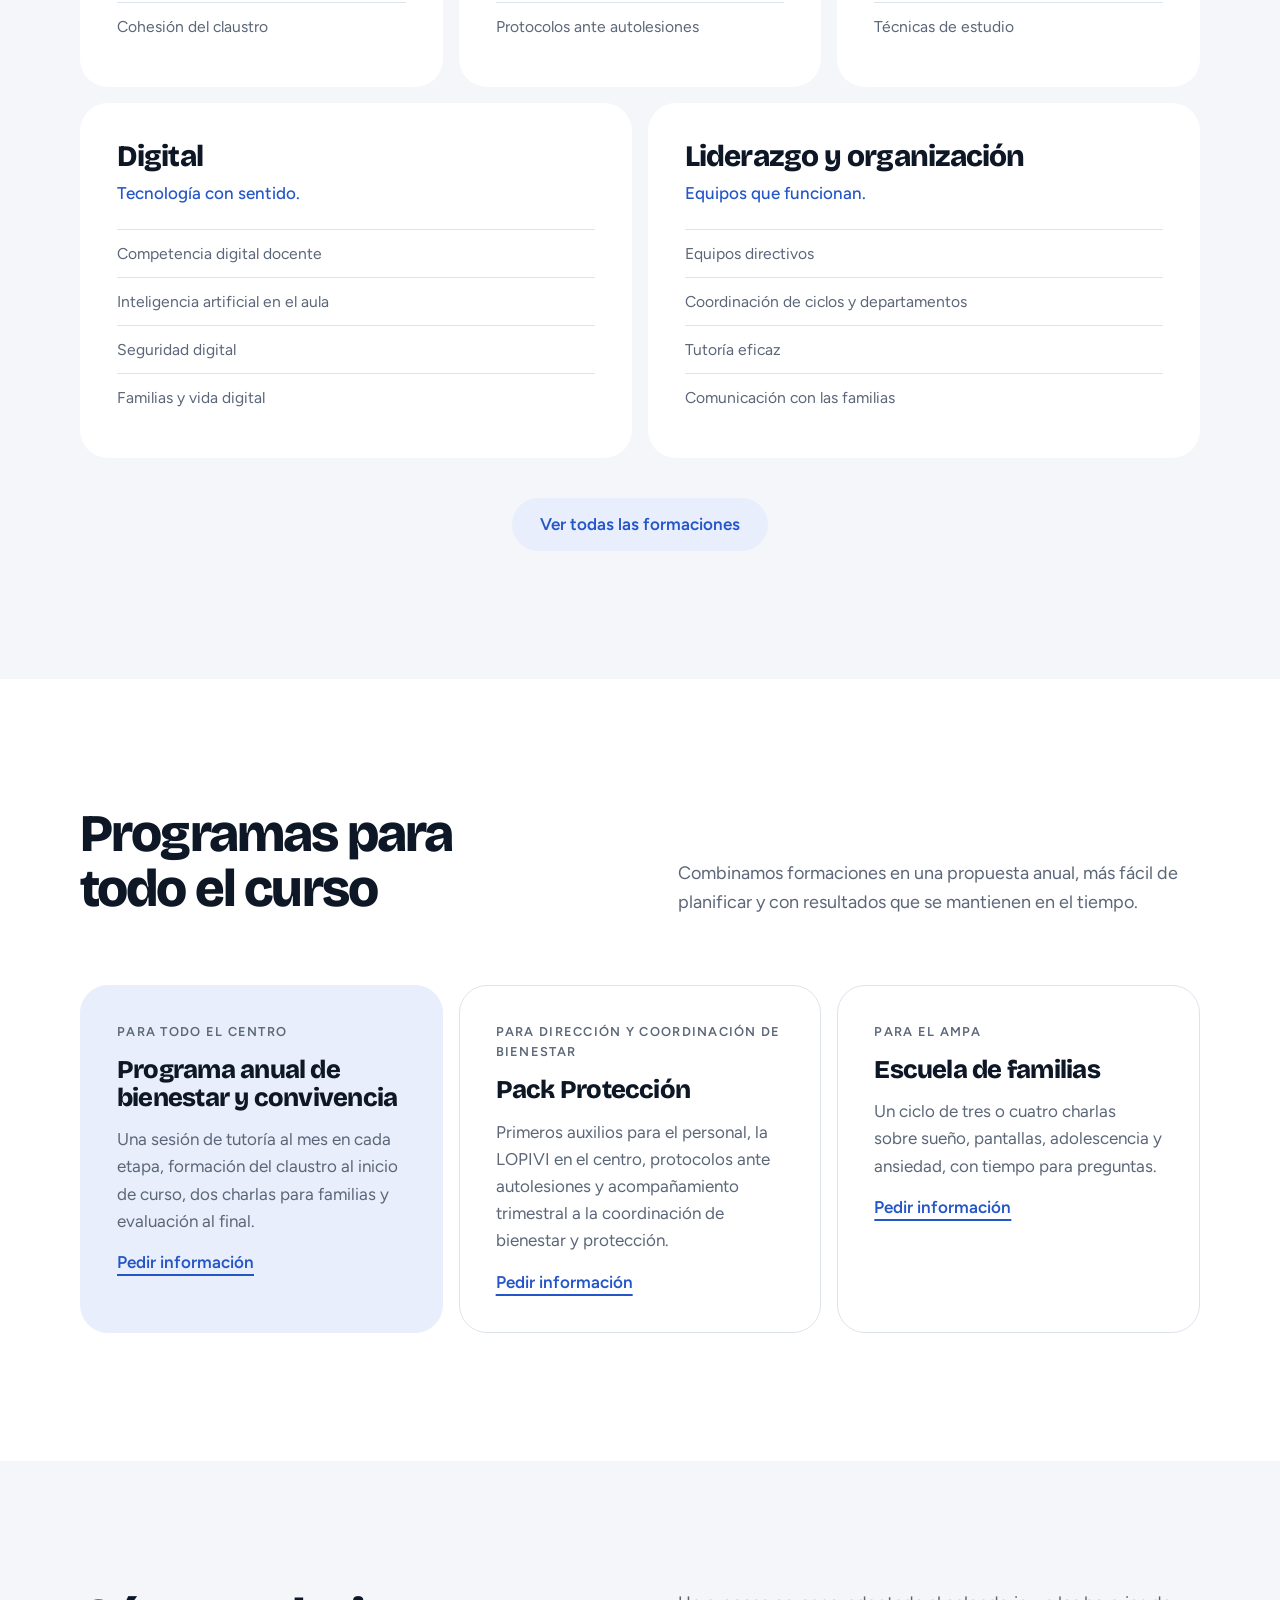
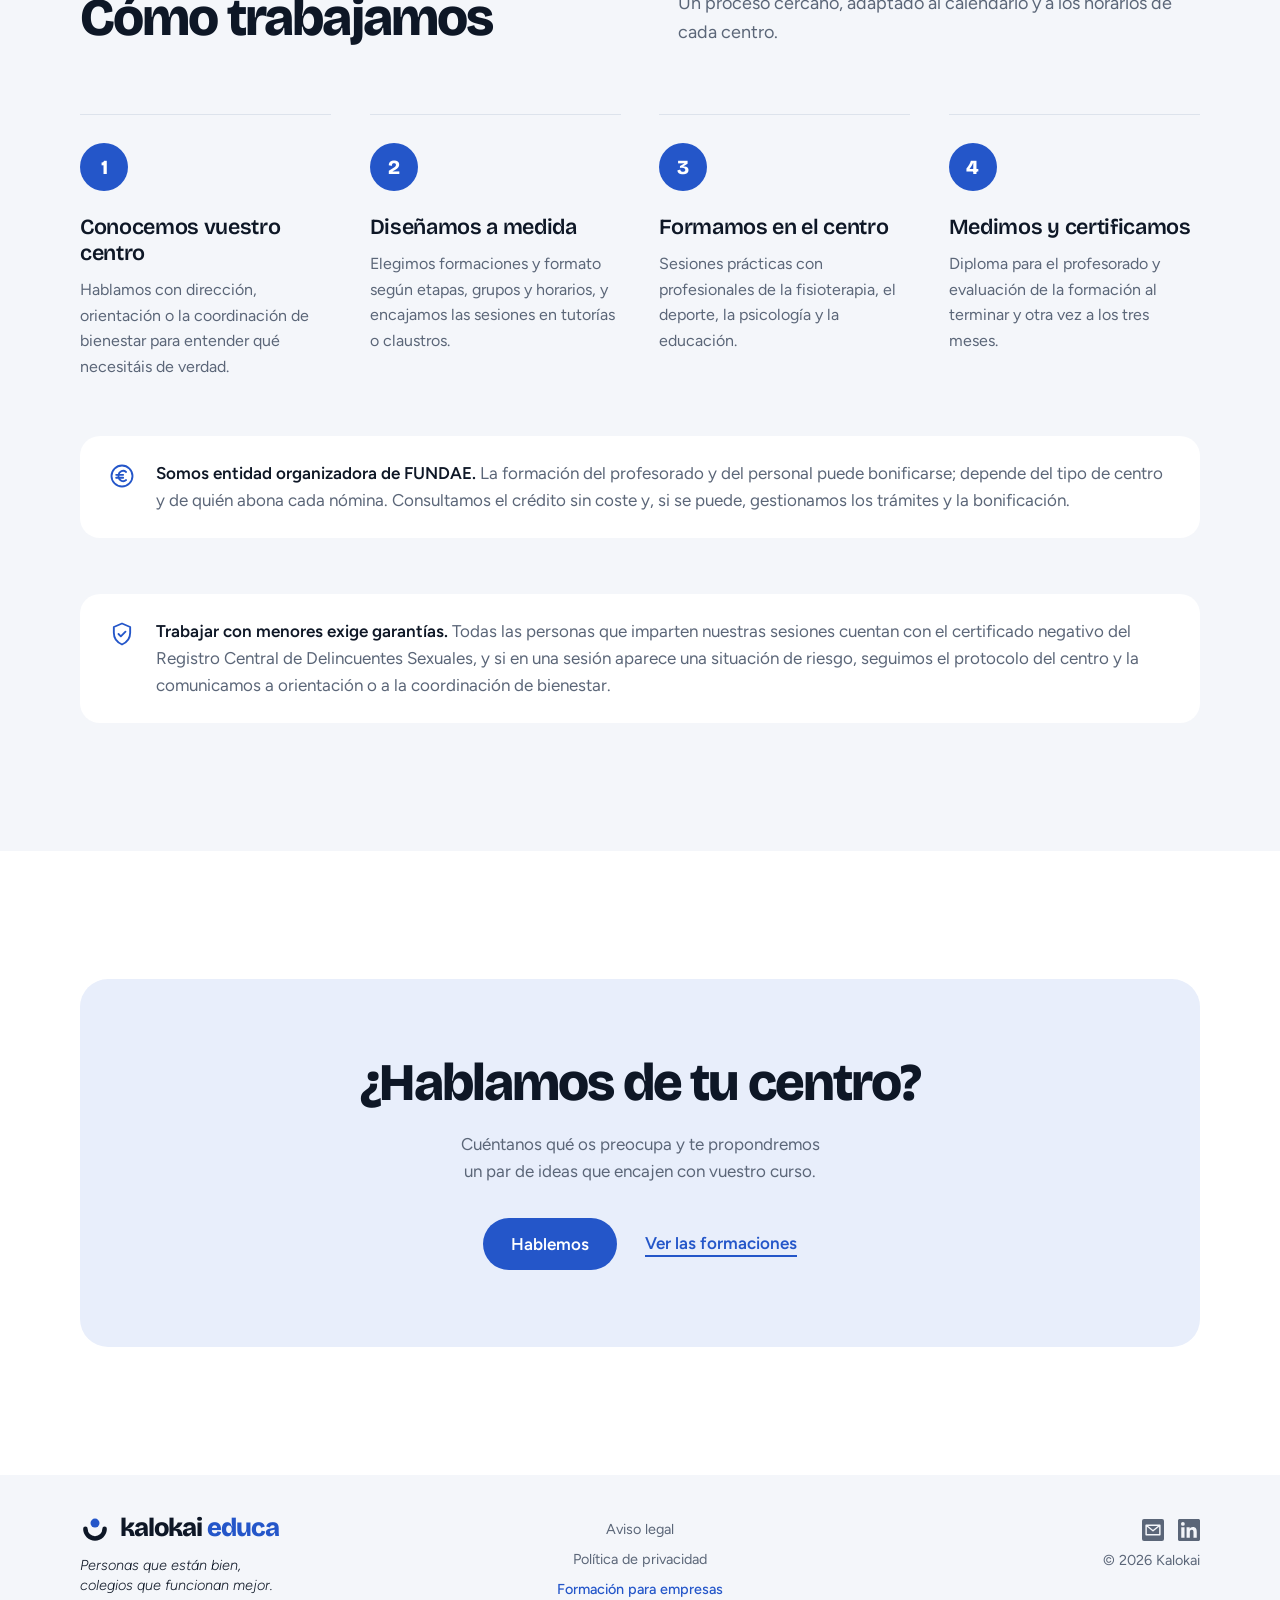
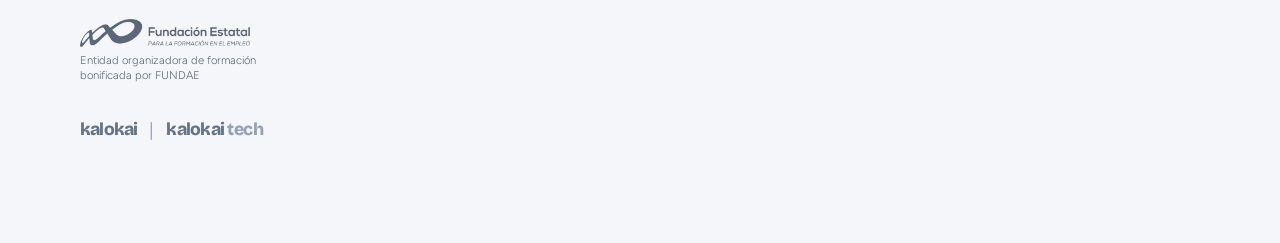
==== commit dcec3f02: "Pie: logos de kalokai y kalokai tech debajo del sello de FUNDAE" ====
--- a/index.html
+++ b/index.html
@@ -252,6 +252,11 @@
           <img src="fundae-logo.png" width="1200" height="197" alt="FUNDAE">
           <p>Entidad organizadora de formación bonificada por FUNDAE</p>
         </div>
+        <div class="footer-family" aria-label="Otras líneas de Kalokai">
+          <a class="family-word" href="https://www.kalokai.es">kalokai</a>
+          <span class="family-sep" aria-hidden="true">|</span>
+          <a class="family-word" href="https://tech.kalokai.es">kalokai<span class="family-tech">tech</span></a>
+        </div>
       </div>
       <div class="footer-links">
         <a class="footer-link" href="aviso-legal.html">Aviso legal</a>
--- a/styles.css
+++ b/styles.css
@@ -453,6 +453,14 @@
   .footer-fundae { align-items: center; }
 }
 
+/* Logos de las otras líneas de Kalokai, debajo del sello de FUNDAE (como en tech.kalokai.es) */
+.footer-family { display: flex; align-items: center; gap: 12px; margin-top: 28px; }
+.family-word { font-family: var(--display); font-weight: 800; font-size: 1.1rem; line-height: 1; letter-spacing: -0.045em; color: #64748B; text-decoration: none; transition: color 0.2s ease; }
+.family-word:hover { color: var(--tinta); }
+.family-word:hover .family-tech { color: #4F46E5; } /* indigo de Kalokai Tech */
+.family-tech { color: #94A3B8; transition: color 0.2s ease; letter-spacing: -0.03em; margin-left: 0.18em; }
+.family-sep { color: #94A3B8; font-size: 1.1rem; line-height: 1; }
+
 /* Móvil: el sello de FUNDAE pasa al final del pie, justo antes del copyright */
 @media (max-width: 680px) {
   .footer-inner { row-gap: 0; }
@@ -462,5 +470,6 @@
   .footer-links { order: 3; margin: 28px 0 !important; }
   .footer-social { order: 4; }
   .footer-fundae { order: 5; margin-top: 28px; }
+  .footer-family { order: 5; margin-top: 24px; }
   .footer-inner .small { order: 6; margin-top: 14px; }
 }
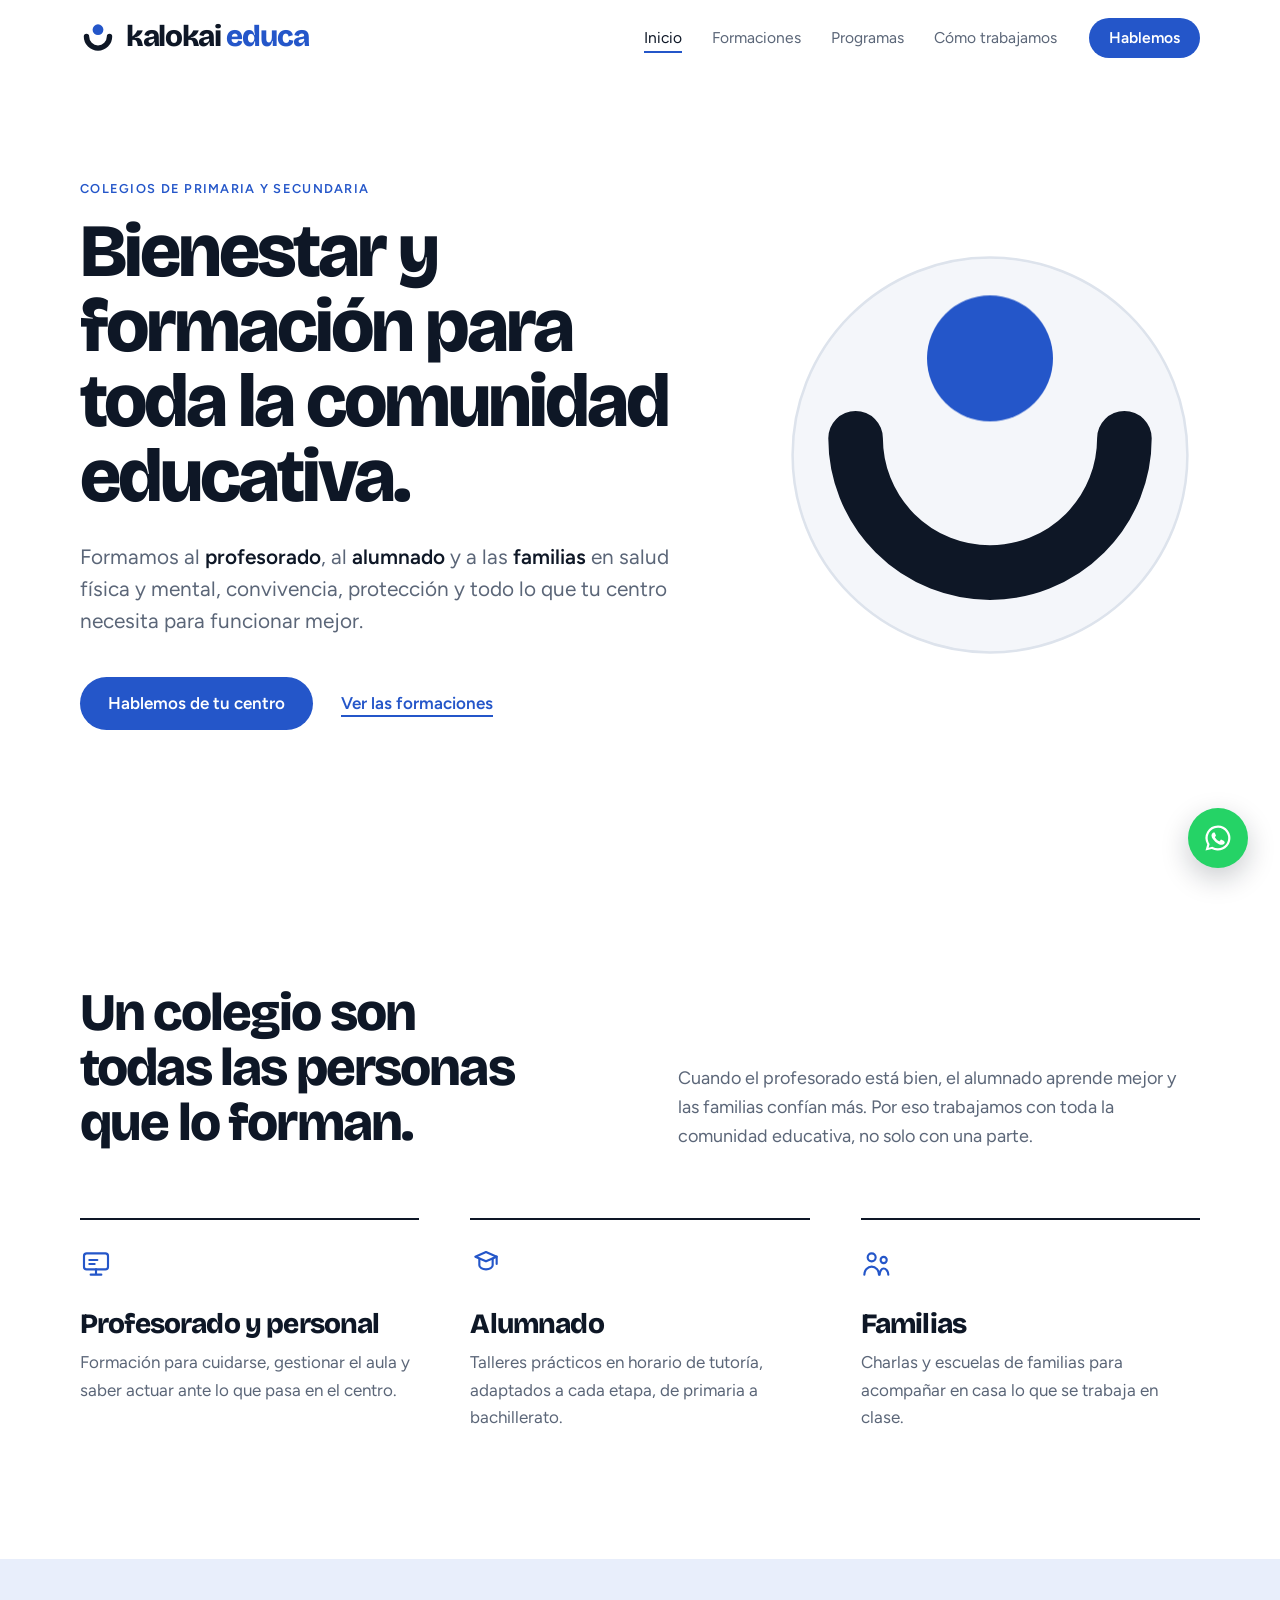
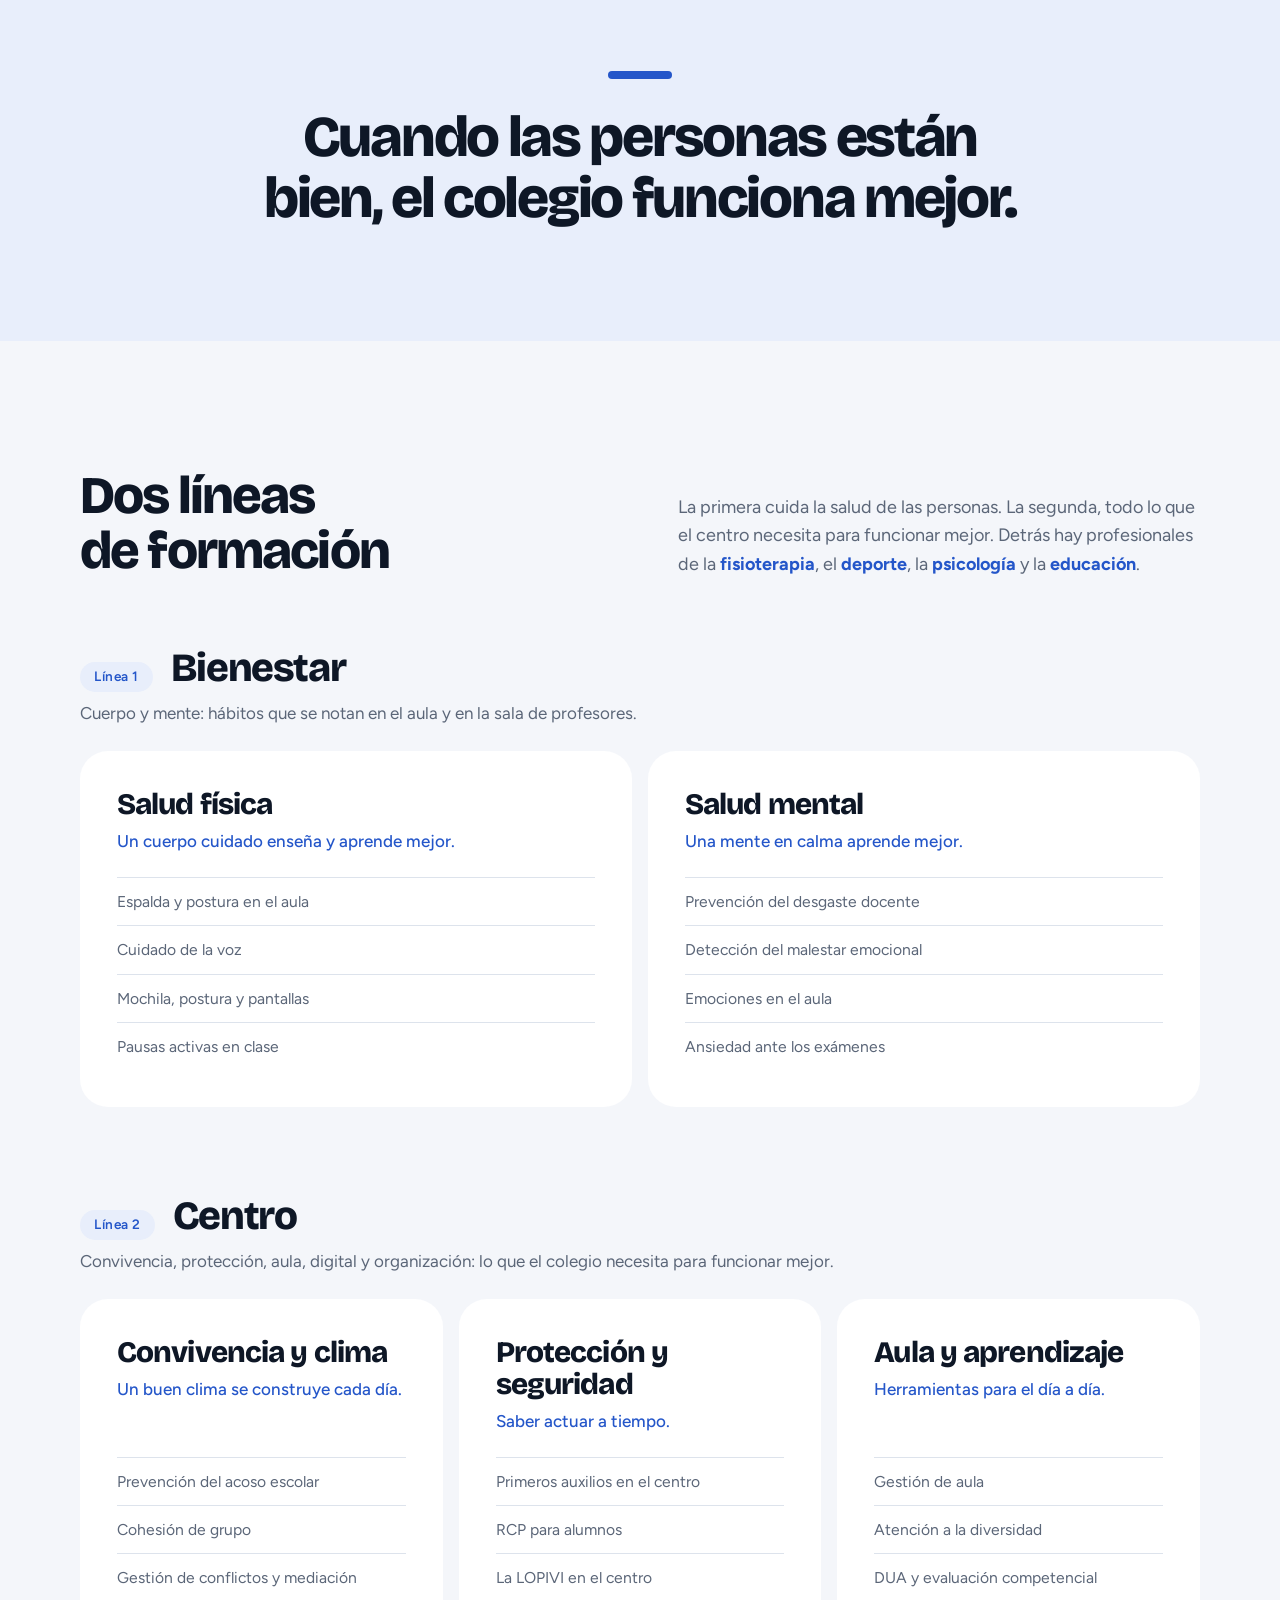
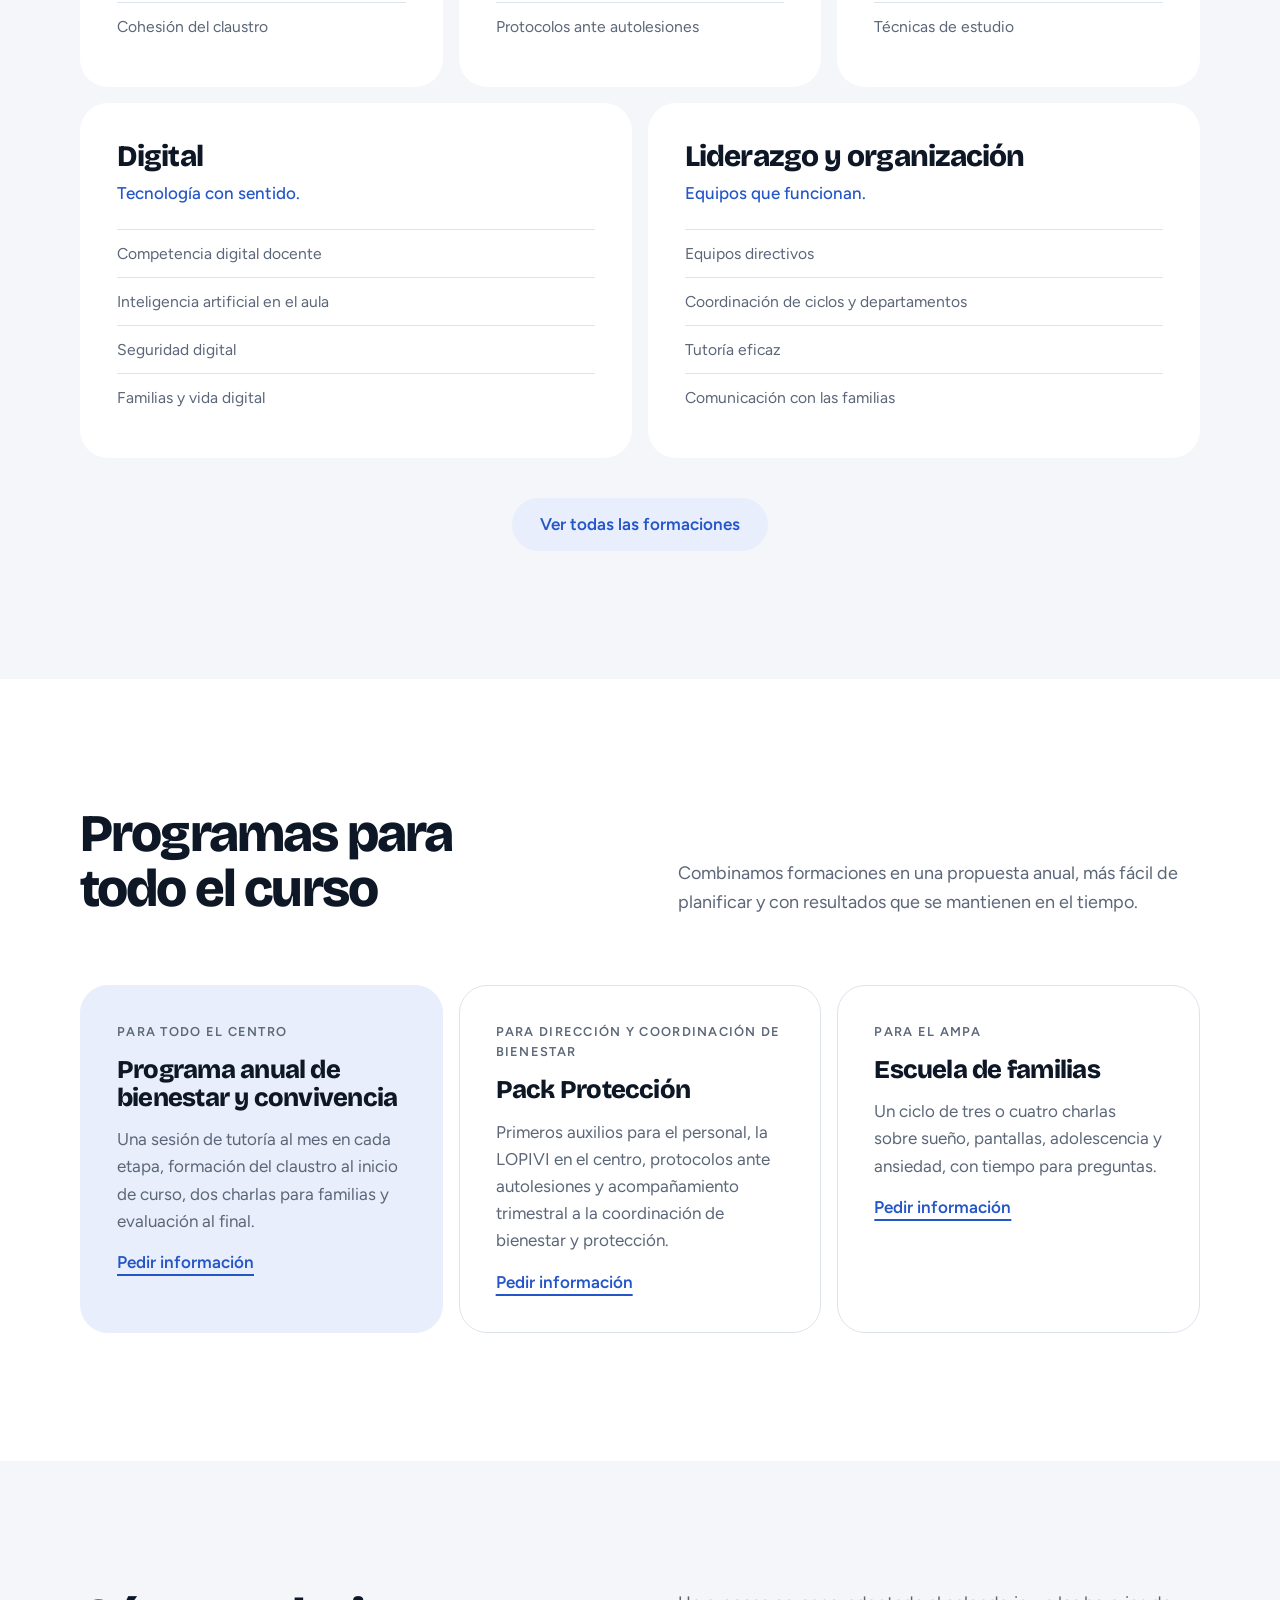
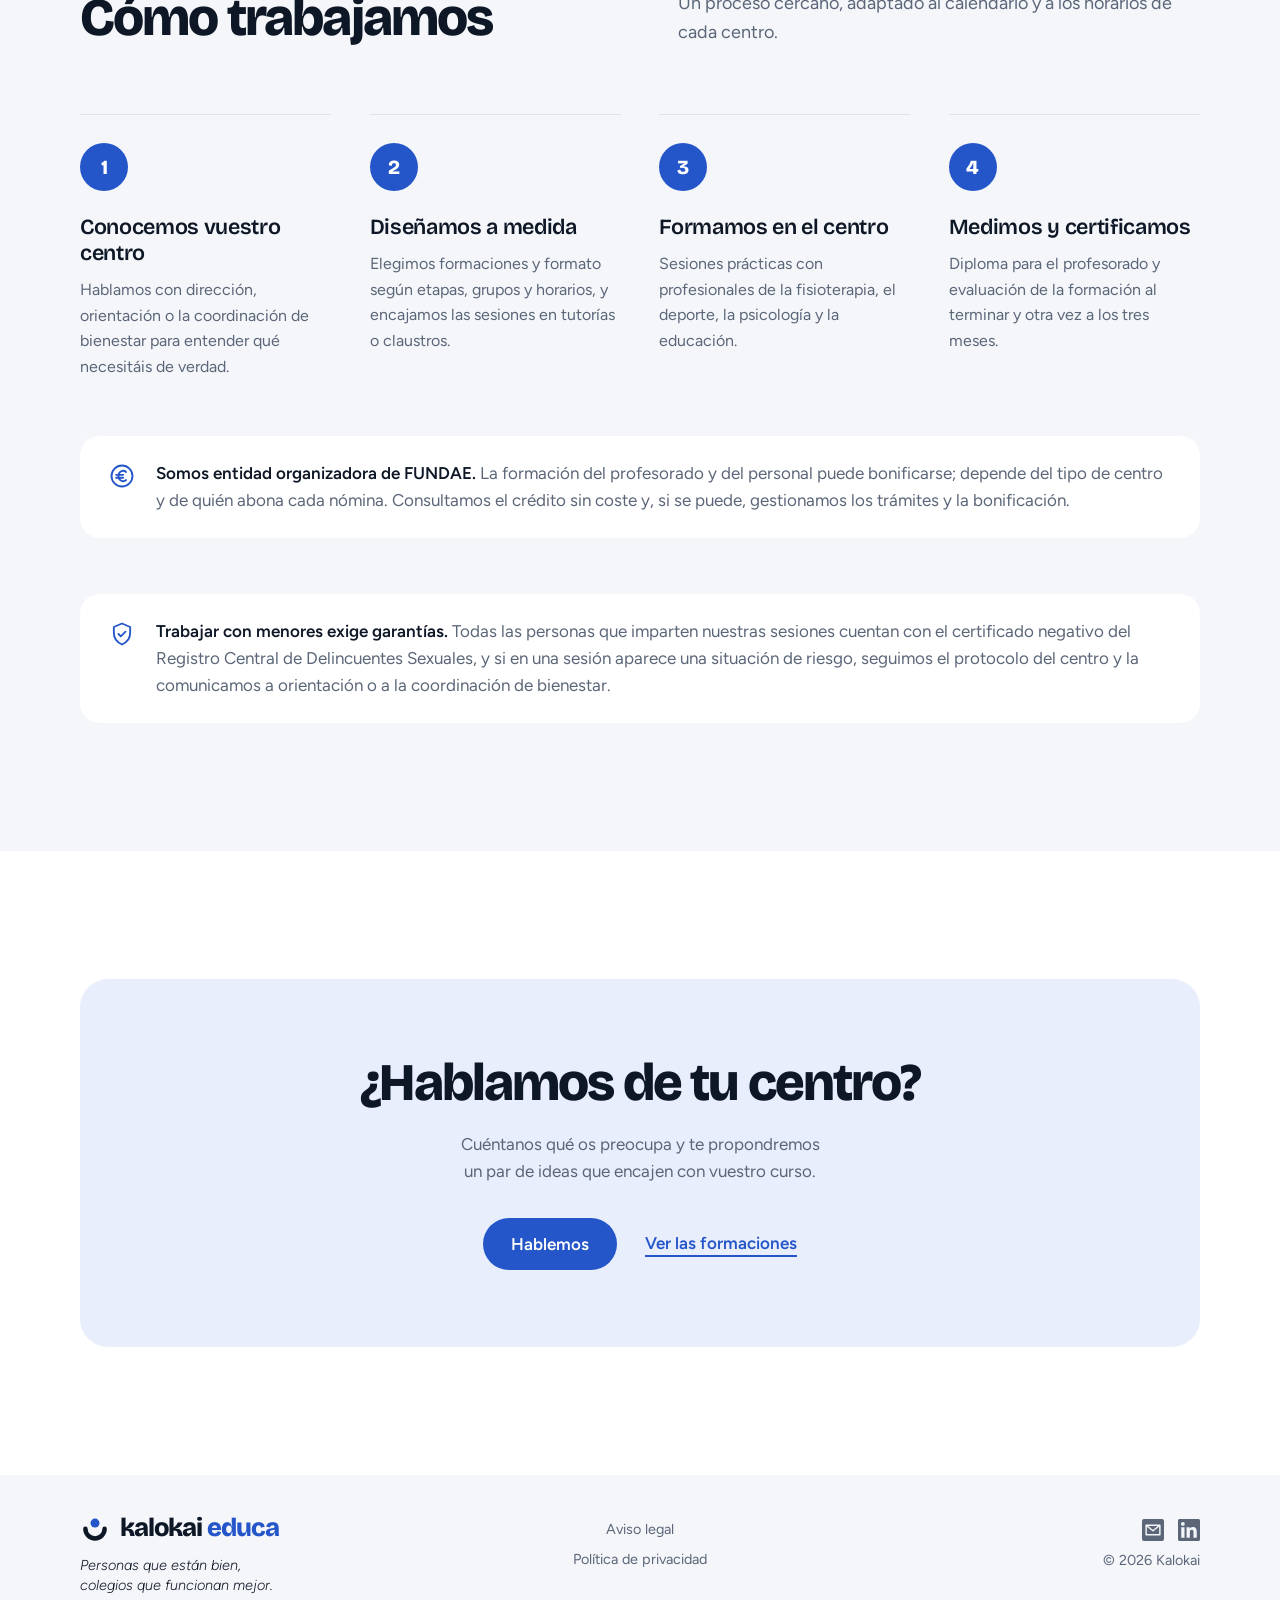
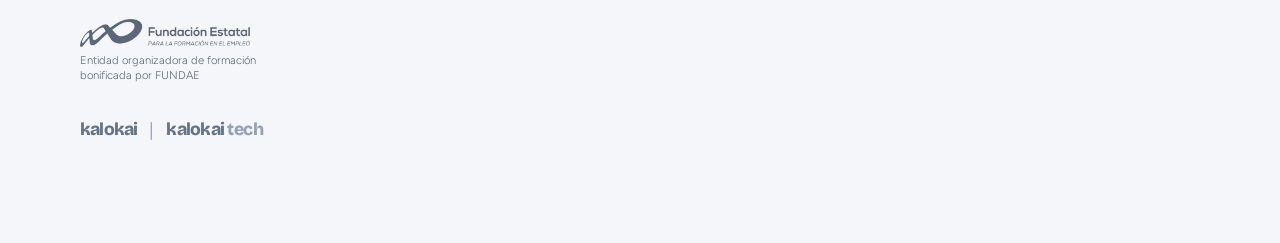
==== commit df484fba: "Pie: quita el enlace «Formación para empresas» Co-Authored-By: Claude Opus 5.5 <noreply@anthropic.co" ====
--- a/index.html
+++ b/index.html
@@ -261,7 +261,6 @@
       <div class="footer-links">
         <a class="footer-link" href="aviso-legal.html">Aviso legal</a>
         <a class="footer-link" href="privacidad.html">Política de privacidad</a>
-        <a class="footer-link footer-link-empresas" href="https://www.kalokai.es">Formación para empresas</a>
       </div>
       <div class="footer-contact">
         <div class="footer-social">
--- a/styles.css
+++ b/styles.css
@@ -367,7 +367,6 @@
 .footer-links { display: flex; flex-direction: column; align-items: center; gap: 2px; }
 .footer-link { color: var(--pizarra); font-size: 0.9rem; text-decoration: none; line-height: 28px; }
 .footer-link:hover, .footer-link[aria-current="page"] { color: var(--tinta); }
-.footer-link-empresas { color: var(--azul); font-weight: 500; }
 .footer-contact { justify-self: end; display: flex; flex-direction: column; align-items: flex-end; gap: 4px; }
 .footer-inner .small { font-size: 0.9rem; }
 .footer-social { display: flex; align-items: center; gap: 14px; height: 30px; }
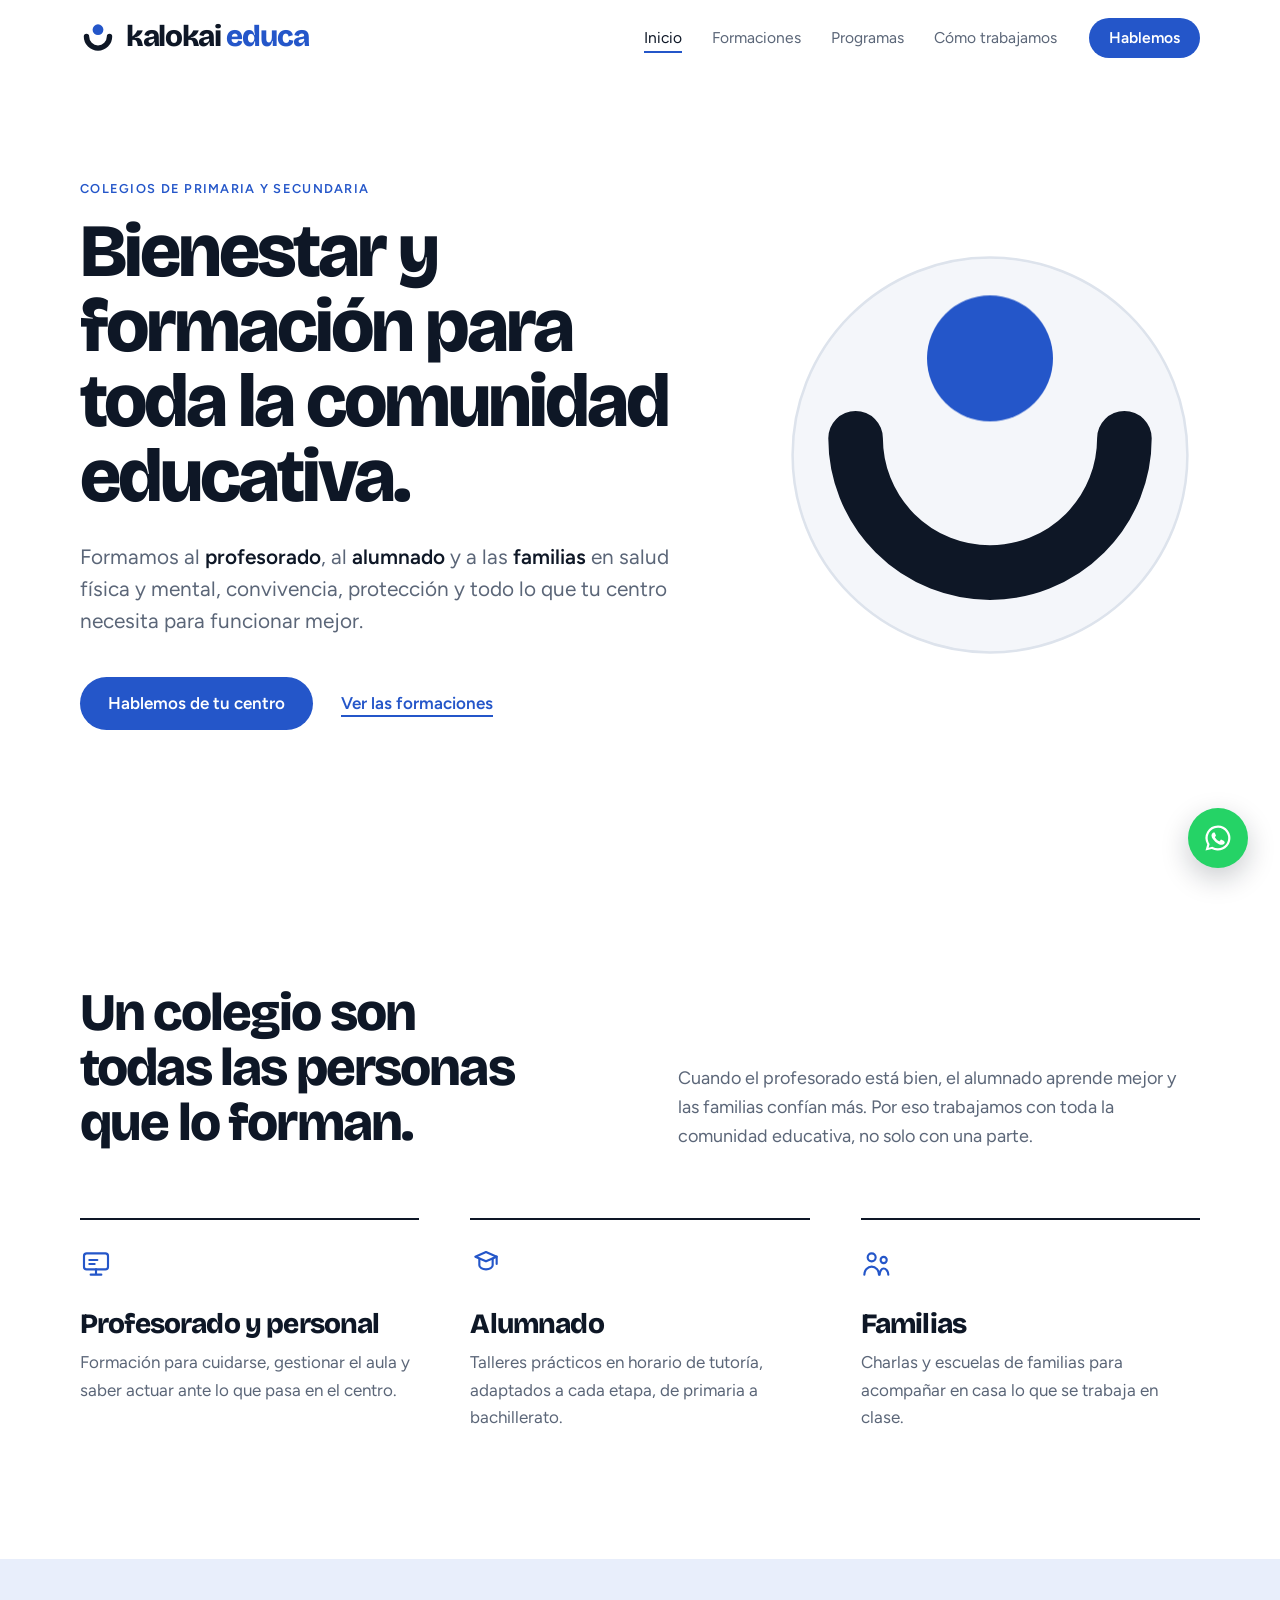
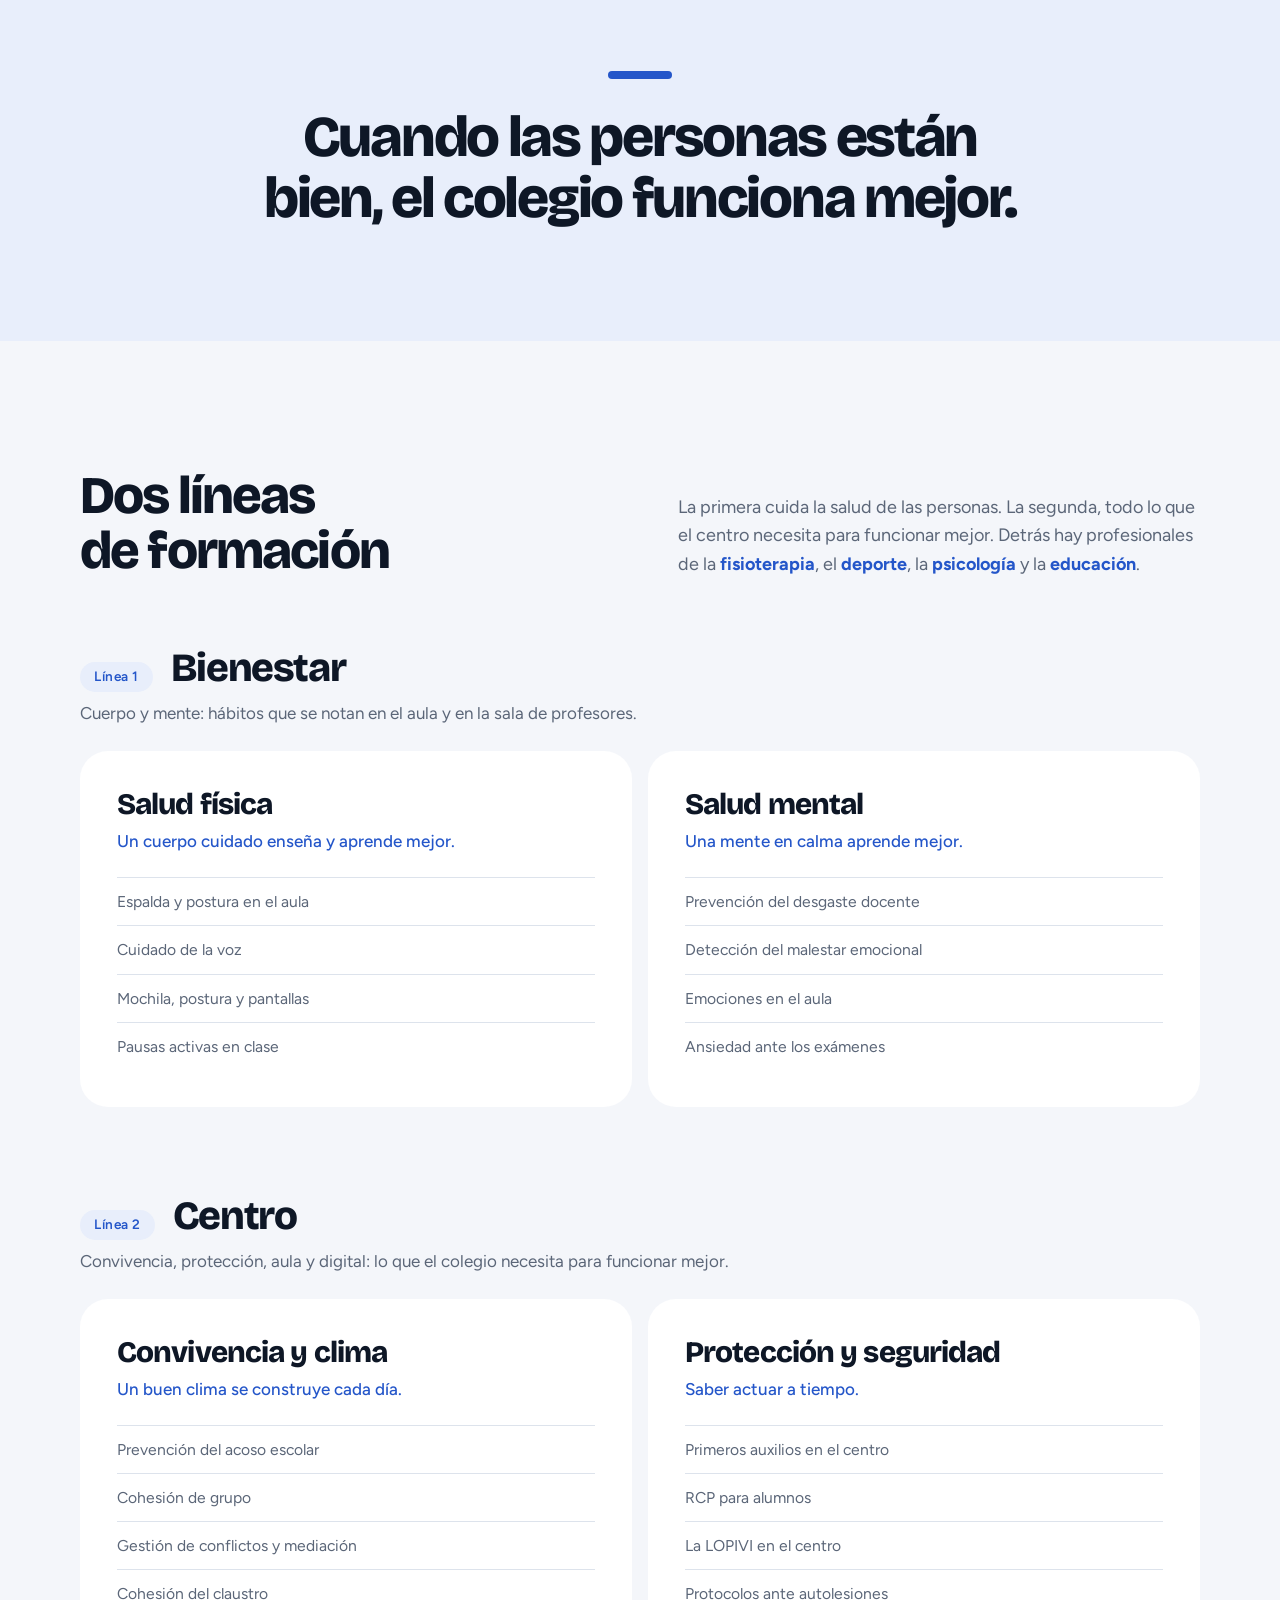
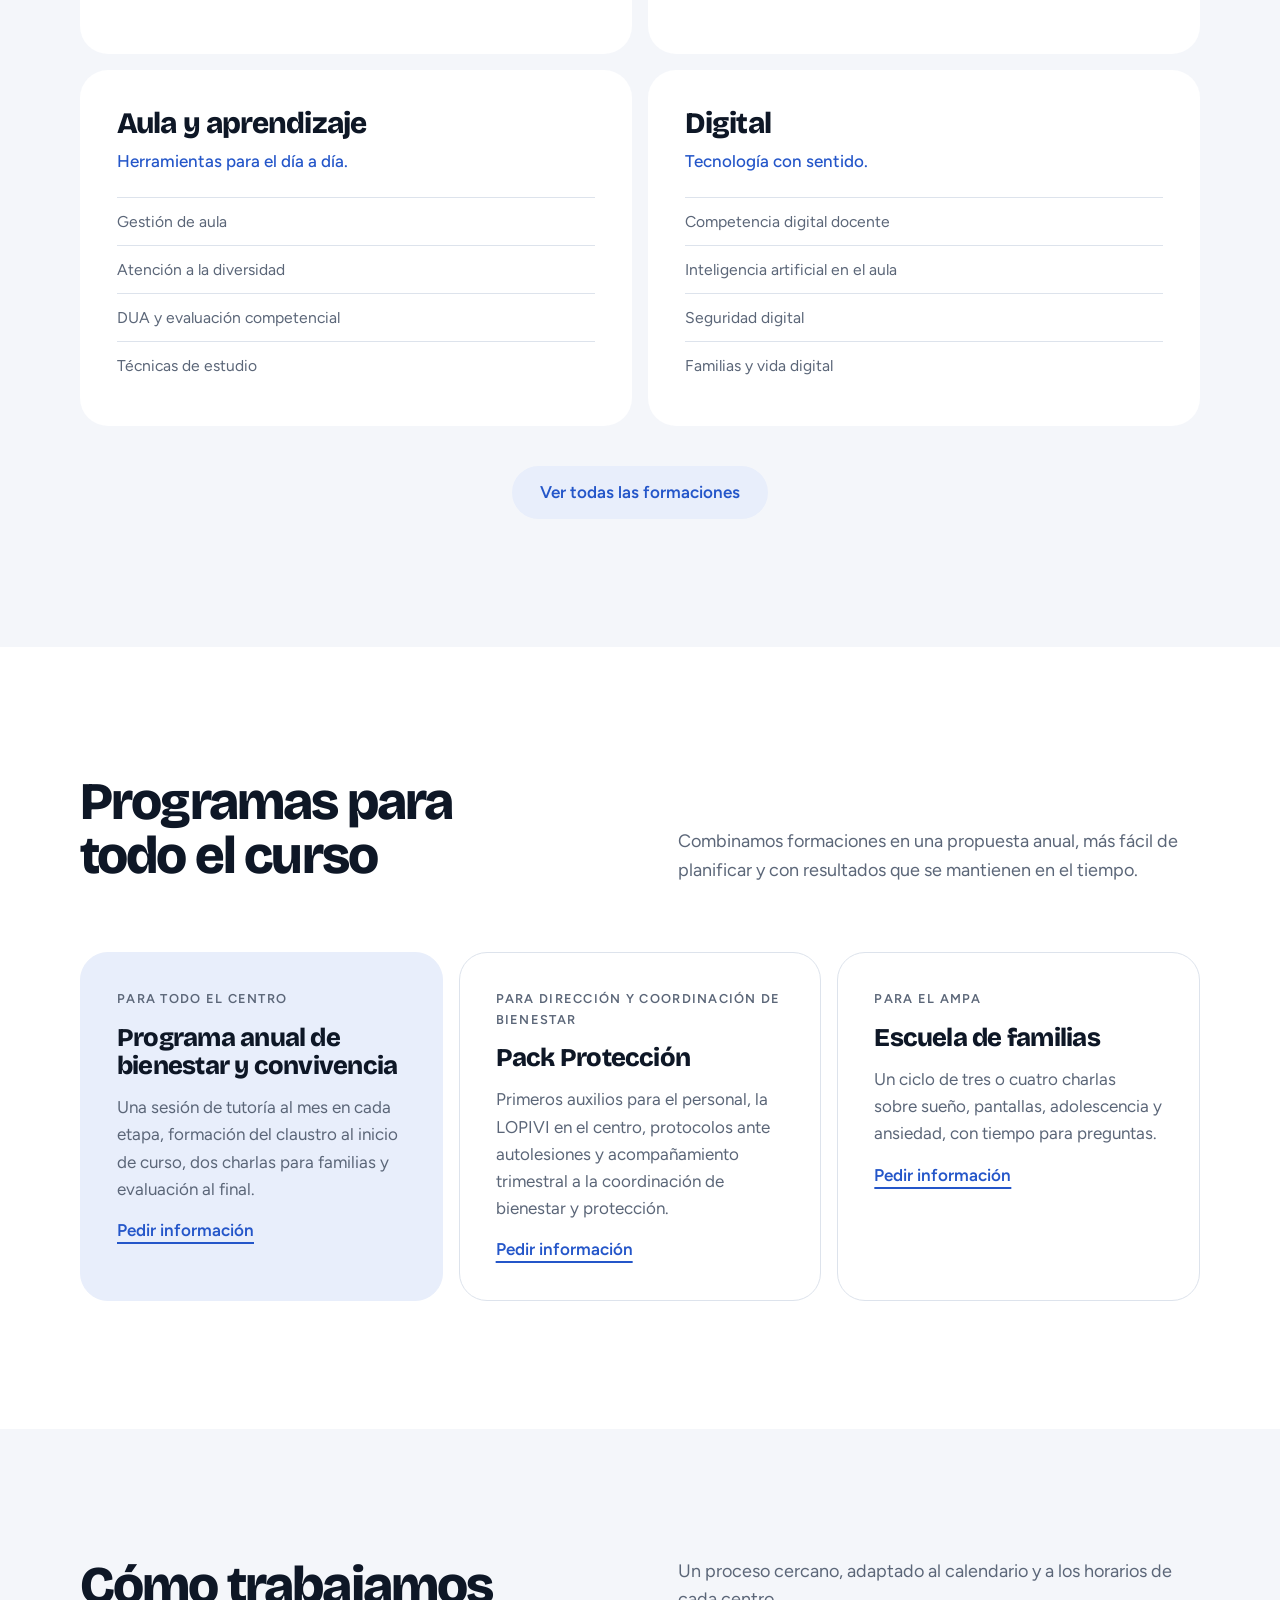
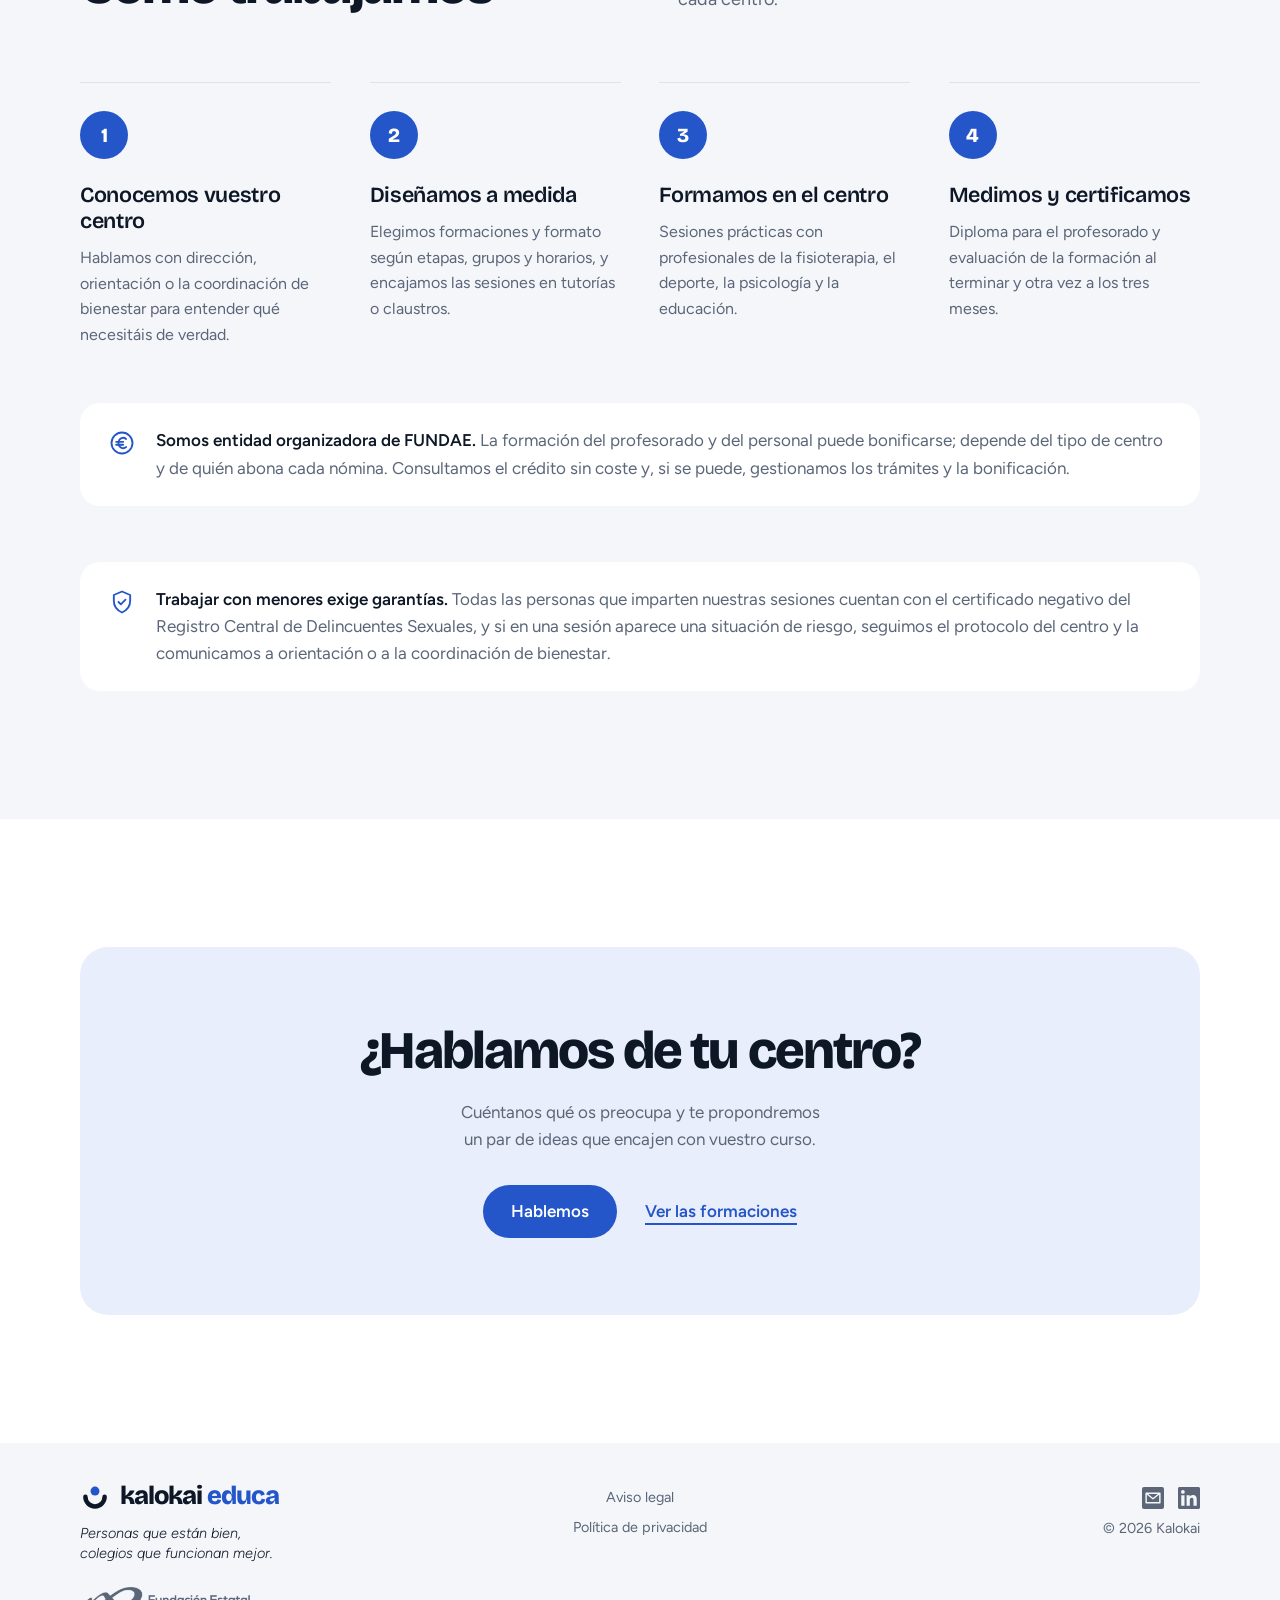
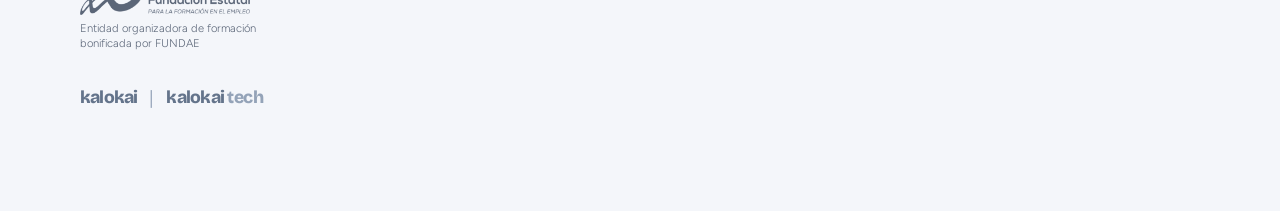
==== commit 01ddaa1c: "Quita el bloque «Liderazgo y organización» de la web Fuera las cuatro formaciones del catálogo, el b" ====
--- a/index.html
+++ b/index.html
@@ -122,9 +122,9 @@
           <div class="linea-head">
             <span class="linea-num">Línea 2</span>
             <h3>Centro</h3>
-            <p>Convivencia, protección, aula, digital y organización: lo que el colegio necesita para funcionar mejor.</p>
-          </div>
-          <div class="bloques bloques-5">
+            <p>Convivencia, protección, aula y digital: lo que el colegio necesita para funcionar mejor.</p>
+          </div>
+          <div class="bloques bloques-2">
             <article class="bloque">
               <h4>Convivencia y clima</h4>
               <p class="bloque-tag">Un buen clima se construye cada día.</p>
@@ -144,11 +144,6 @@
               <h4>Digital</h4>
               <p class="bloque-tag">Tecnología con sentido.</p>
               <ul><li>Competencia digital docente</li><li>Inteligencia artificial en el aula</li><li>Seguridad digital</li><li>Familias y vida digital</li></ul>
-            </article>
-            <article class="bloque">
-              <h4>Liderazgo y organización</h4>
-              <p class="bloque-tag">Equipos que funcionan.</p>
-              <ul><li>Equipos directivos</li><li>Coordinación de ciclos y departamentos</li><li>Tutoría eficaz</li><li>Comunicación con las familias</li></ul>
             </article>
           </div>
         </div>
@@ -276,7 +271,7 @@
     </div>
   </footer>
 
-  <a class="wa-float" href="https://wa.me/34653803390?text=Hola%20Kalokai%20Educa%2C%20me%20gustar%C3%ADa%20recibir%20informaci%C3%B3n%20para%20mi%20centro." target="_blank" rel="noopener" aria-label="Escríbenos por WhatsApp">
+  <a class="wa-float" href="https://wa.me/34711229286?text=Hola%20Kalokai%20Educa%2C%20me%20gustar%C3%ADa%20recibir%20informaci%C3%B3n%20para%20mi%20centro." target="_blank" rel="noopener" aria-label="Escríbenos por WhatsApp">
     <svg viewBox="0 0 24 24" aria-hidden="true"><path d="M12 2a10 10 0 0 0-8.6 15.1L2 22l5-1.3A10 10 0 1 0 12 2Zm0 18.2a8.2 8.2 0 0 1-4.2-1.1l-.3-.2-3 .8.8-2.9-.2-.3A8.2 8.2 0 1 1 12 20.2Zm4.5-6.1c-.2-.1-1.5-.7-1.7-.8-.2-.1-.4-.1-.6.1l-.8 1c-.1.2-.3.2-.5.1a6.7 6.7 0 0 1-3.3-2.9c-.3-.4.3-.4.7-1.4.1-.2 0-.3 0-.4l-.8-1.8c-.2-.5-.4-.4-.6-.4h-.5a1 1 0 0 0-.7.3 3 3 0 0 0-.9 2.2 5.2 5.2 0 0 0 1.1 2.7 11.8 11.8 0 0 0 4.5 4c1.7.7 2.3.8 3.1.6.5-.1 1.5-.6 1.7-1.2.2-.6.2-1.1.2-1.2-.1-.1-.2-.2-.5-.3Z"/></svg>
   </a>
 
--- a/styles.css
+++ b/styles.css
@@ -469,6 +469,32 @@
   .footer-links { order: 3; margin: 28px 0 !important; }
   .footer-social { order: 4; }
   .footer-fundae { order: 5; margin-top: 28px; }
-  .footer-family { order: 5; margin-top: 24px; }
+  .footer-family { order: 2; margin-top: 28px; }
   .footer-inner .small { order: 6; margin-top: 14px; }
 }
+
+/* Formaciones: filtro «Bonificables», separado de los filtros por público */
+.filtro-fundae { margin-left: 12px; position: relative; }
+.filtro-fundae::before { content: ""; position: absolute; left: -11px; top: 8px; bottom: 8px; width: 1px; background: var(--linea); }
+.filtro-nota { max-width: 36em; margin: 18px auto 0; font-size: 0.95rem; color: var(--pizarra); text-wrap: balance; }
+@media (max-width: 480px) {
+  .filtro-fundae { margin-left: 0; }
+  .filtro-fundae::before { display: none; }
+}
+
+/* Formaciones: sello «Bonificable» en las fichas que pueden bonificarse por FUNDAE.
+   Ámbar de Kalokai, el color de la formación bonificada en la marca madre. */
+.ficha.es-bonificable { position: relative; }
+.ficha.es-bonificable h4 { padding-right: 112px; }
+.sello-fundae {
+  position: absolute; top: 22px; right: 20px;
+  display: inline-flex; align-items: center; gap: 4px;
+  padding: 3px 9px 3px 6px; border-radius: 999px;
+  background: #FFB224; color: var(--tinta);
+  font-size: 0.72rem; font-weight: 600; line-height: 1.2;
+}
+.sello-fundae svg { width: 13px; height: 13px; fill: none; stroke: currentColor; stroke-width: 2; stroke-linecap: round; stroke-linejoin: round; }
+@media (max-width: 480px) {
+  .ficha.es-bonificable h4 { padding-right: 0; }
+  .sello-fundae { position: static; align-self: flex-start; order: -1; }
+}
